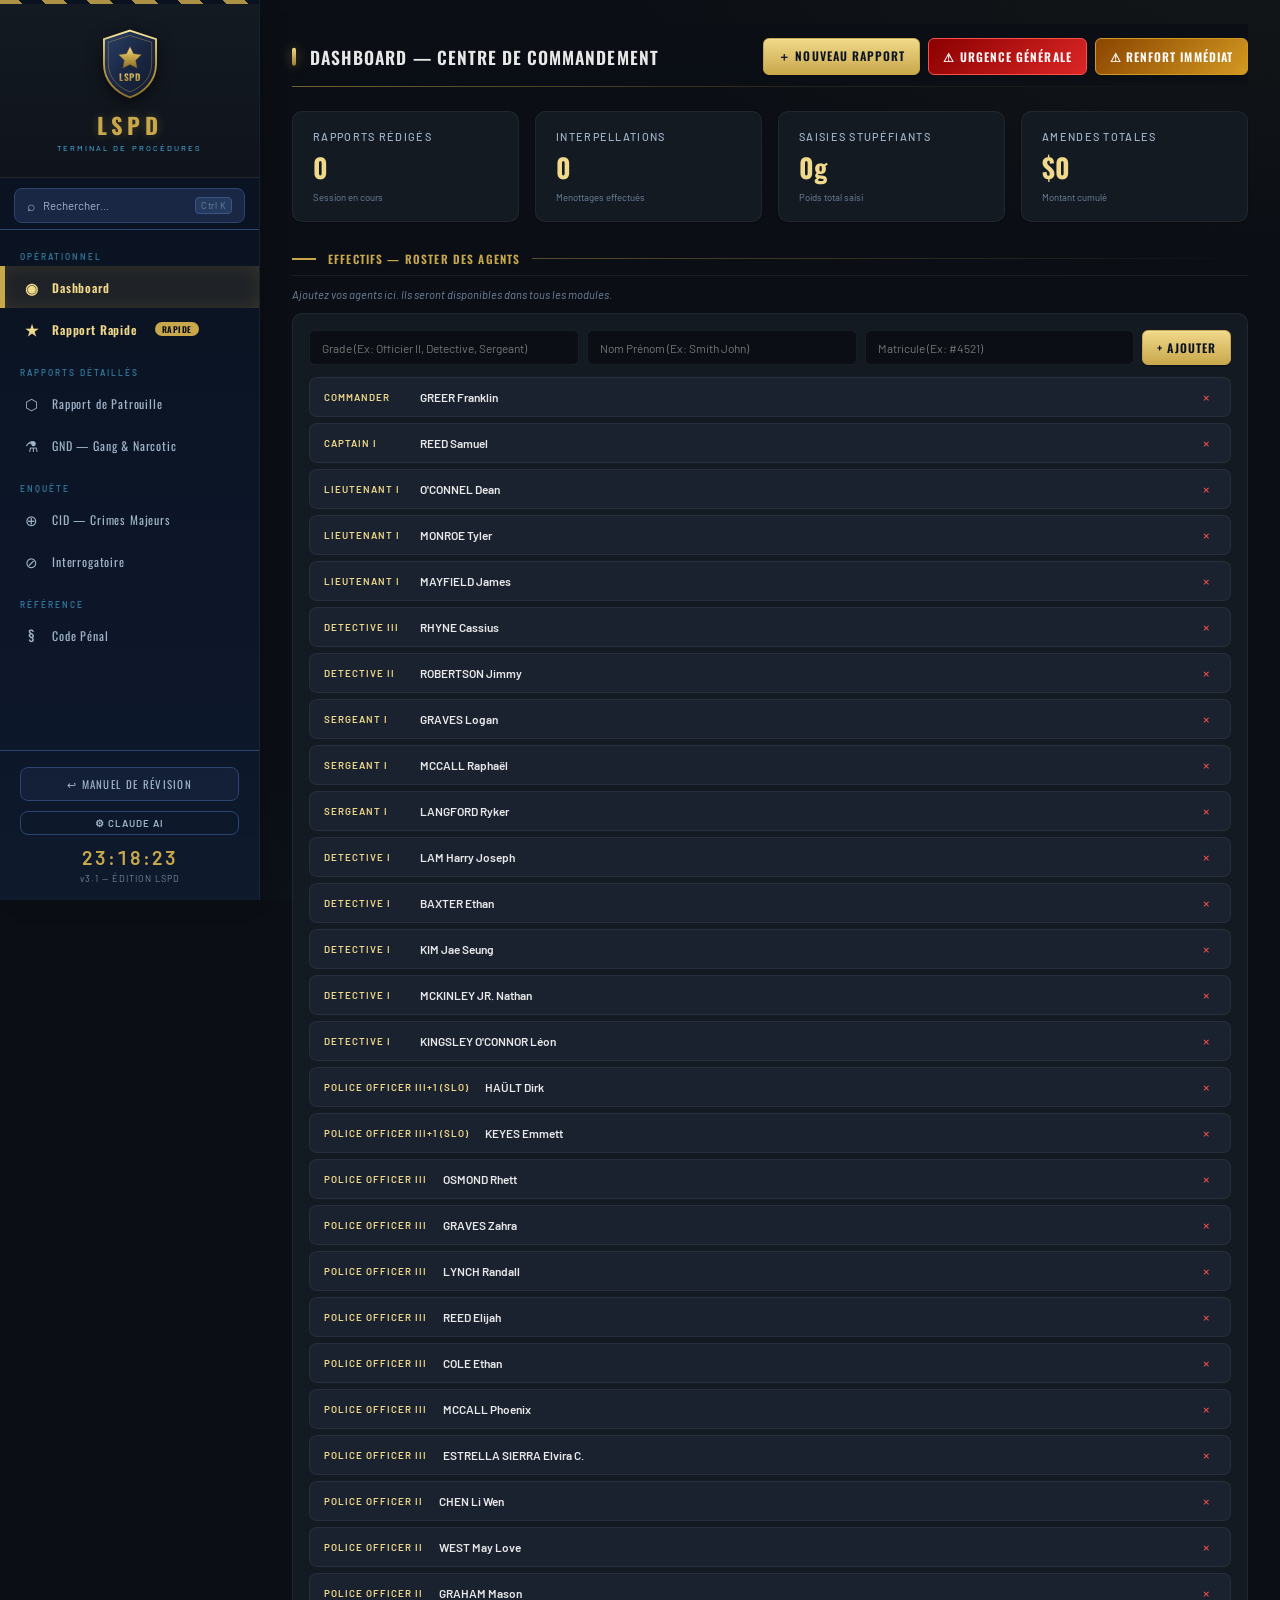
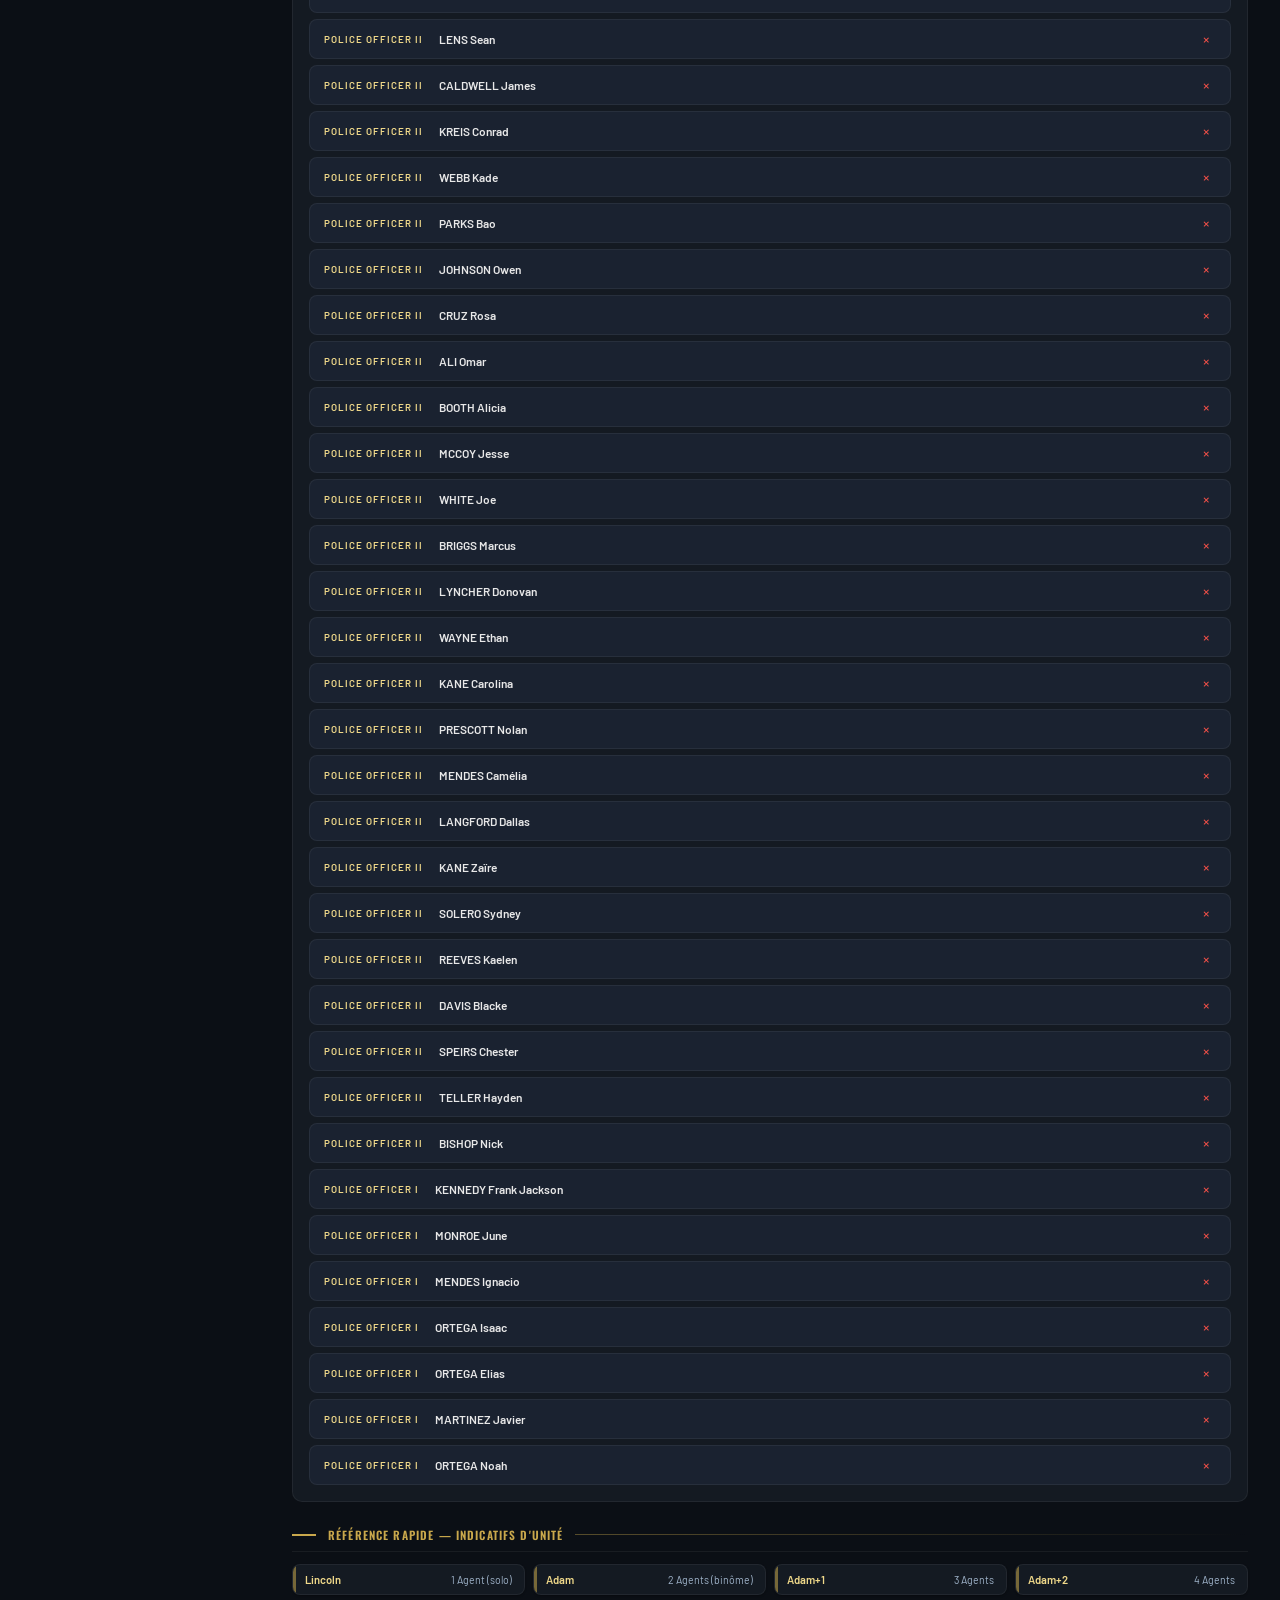
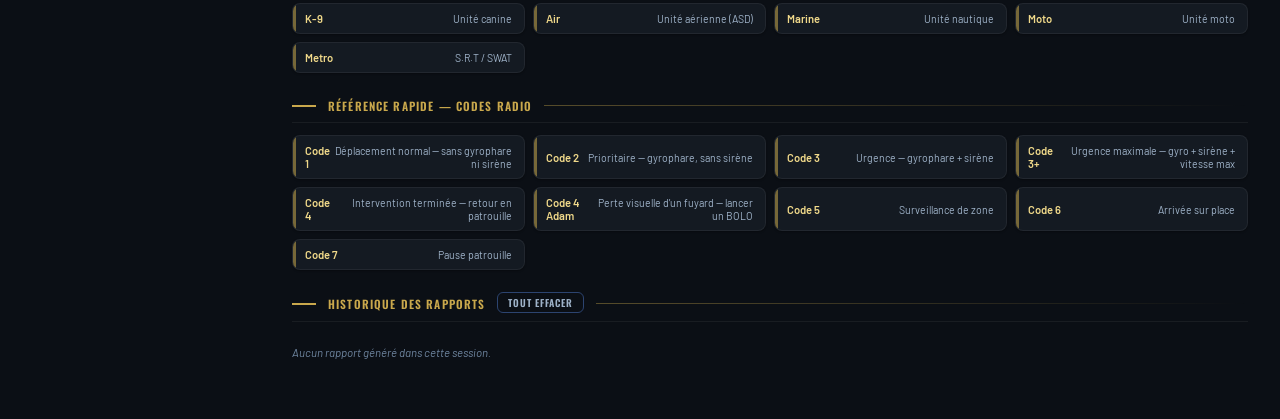
==== lspd-proccedure/index.html @ 08cb65c8 "Fix : intégration réelle du projet lspd-proccedure" ====
<!DOCTYPE html>
<html lang="fr">
<head>
    <meta charset="UTF-8">
    <meta name="viewport" content="width=device-width, initial-scale=1.0">
    <!-- Sécurité alignée sur le reste du site : tout est auto-hébergé (polices,
         Leaflet) sauf les tuiles de la carte GTA (img-src) et le Worker IA (connect-src). -->
    <meta http-equiv="Content-Security-Policy" content="default-src 'none'; base-uri 'self'; object-src 'none'; script-src 'self'; style-src 'self' 'unsafe-inline'; font-src 'self'; img-src 'self' https://soukapic.github.io data:; connect-src https://*.workers.dev; form-action 'none'">
    <meta name="referrer" content="no-referrer">
    <meta name="color-scheme" content="dark">
    <meta name="theme-color" content="#0d1117">
    <meta name="description" content="LSPD — Terminal de Procédures (GTA RP) : rédaction de rapports de patrouille, GND, CID, procès-verbaux d'interrogatoire et calculateur de peines, sans clavier.">
    <title>LSPD — Terminal de Procédures · Justice OS</title>
    <link rel="icon" type="image/png" sizes="32x32" href="../assets/favicon-32.png">
    <link rel="icon" type="image/png" sizes="256x256" href="../assets/favicon.png">
    <link rel="apple-touch-icon" href="../assets/apple-touch-icon.png">
    <link rel="preload" as="font" type="font/woff2" href="../assets/fonts/barlow-400-latin.woff2" crossorigin>
    <link rel="preload" as="font" type="font/woff2" href="../assets/fonts/oswald-600-latin.woff2" crossorigin>
    <link rel="stylesheet" href="../fonts.css">
    <link rel="stylesheet" href="vendor/leaflet/leaflet.css">
    <link rel="stylesheet" href="style.css">
</head>
<body>
    <!-- ═══════════════════════════════════════════════════════════════ -->
    <!-- SIDEBAR NAVIGATION                                            -->
    <!-- ═══════════════════════════════════════════════════════════════ -->
    <nav id="sidebar">
        <div class="sidebar-header">
            <svg class="sidebar-shield" viewBox="0 0 100 116" aria-label="LSPD shield">
                <defs>
                    <linearGradient id="shGold" x1="0" y1="0" x2="0" y2="1">
                        <stop offset="0" stop-color="#f4e29a"/><stop offset=".45" stop-color="#c9a84c"/><stop offset="1" stop-color="#8a6e28"/>
                    </linearGradient>
                    <linearGradient id="shFab" x1="0" y1="0" x2="1" y2="1">
                        <stop offset="0" stop-color="#2a4068"/><stop offset=".5" stop-color="#1a2744"/><stop offset="1" stop-color="#101a2c"/>
                    </linearGradient>
                </defs>
                <path d="M50 4 L92 18 V58 C92 86 72 104 50 112 C28 104 8 86 8 58 V18 Z"
                      fill="url(#shFab)" stroke="url(#shGold)" stroke-width="3"/>
                <path d="M50 12 L85 23 V57 C85 81 68 96 50 103 C32 96 15 81 15 57 V23 Z"
                      fill="none" stroke="rgba(201,168,76,.45)" stroke-width="1.4"/>
                <path d="M50 30 l5.6 11.4 12.6 1.8 -9.1 8.9 2.2 12.5 -11.3 -5.9 -11.3 5.9 2.2 -12.5 -9.1 -8.9 12.6 -1.8 Z"
                      fill="url(#shGold)" stroke="#7d6325" stroke-width=".7"/>
                <text x="50" y="86" text-anchor="middle" font-family="Oswald" font-weight="700" font-size="15" letter-spacing="1.5" fill="url(#shGold)">LSPD</text>
            </svg>
            <h1>LSPD</h1>
            <span class="subtitle">Terminal de Procédures</span>
        </div>
        <div class="sidebar-search-wrapper">
            <button class="sidebar-search-btn" id="btnOpenSearch" title="Recherche globale (Ctrl+K)">
                <span class="search-icon">⌕</span>
                <span class="search-placeholder">Rechercher…</span>
                <kbd class="search-kbd">Ctrl K</kbd>
            </button>
        </div>
        <div class="nav-links">
            <div class="nav-group">
                <div class="nav-group-label">Opérationnel</div>
                <ul>
                    <li><a href="#" class="nav-link active" data-module="dashboard"><span class="nav-icon">◉</span> Dashboard</a></li>
                    <li><a href="#" class="nav-link nav-link-primary" data-module="standard"><span class="nav-icon">★</span> Rapport Rapide<span class="nav-badge">RAPIDE</span></a></li>
                </ul>
            </div>
            <div class="nav-group">
                <div class="nav-group-label">Rapports détaillés</div>
                <ul>
                    <li><a href="#" class="nav-link" data-module="patrol"><span class="nav-icon">⬡</span> Rapport de Patrouille</a></li>
                    <li><a href="#" class="nav-link" data-module="narcotics"><span class="nav-icon">⚗</span> GND — Gang &amp; Narcotic</a></li>
                </ul>
            </div>
            <div class="nav-group">
                <div class="nav-group-label">Enquête</div>
                <ul>
                    <li><a href="#" class="nav-link" data-module="crimes"><span class="nav-icon">⊕</span> CID — Crimes Majeurs</a></li>
                    <li><a href="#" class="nav-link" data-module="interrogation"><span class="nav-icon">⊘</span> Interrogatoire</a></li>
                </ul>
            </div>
            <div class="nav-group">
                <div class="nav-group-label">Référence</div>
                <ul>
                    <li><a href="#" class="nav-link" data-module="penal"><span class="nav-icon">§</span> Code Pénal</a></li>
                </ul>
            </div>
        </div>
        <div class="sidebar-footer">
            <a class="back-to-manual" href="../lspd-revision.html" title="Retour au Manuel de Révision LSPD">↩ Manuel de Révision</a>
            <button class="btn-settings" id="btnOpenSettings" title="Paramètres Claude AI">⚙ Claude AI</button>
            <div class="clock" id="liveClock">00:00:00</div>
            <div class="version">v3.1 — ÉDITION LSPD</div>
        </div>
    </nav>

    <!-- ═══════════════════════════════════════════════════════════════ -->
    <!-- MAIN CONTENT AREA                                             -->
    <!-- ═══════════════════════════════════════════════════════════════ -->
    <main id="mainContent">

        <!-- ═══════════ MODULE: DASHBOARD ═══════════ -->
        <section id="mod-dashboard" class="module active">
            <div class="module-header">
                <h2>Dashboard — Centre de Commandement</h2>
                <div class="header-actions">
                    <button class="btn btn-gold" id="btnNewStandard" title="Créer un rapport rapide à blocs">＋ Nouveau rapport</button>
                    <button class="btn btn-emergency" id="btnCode99" title="Urgence générale — tous les agents répondent">⚠ URGENCE GÉNÉRALE</button>
                    <button class="btn btn-emergency btn-1035" id="btn1035" title="Renfort immédiat — agent en danger">⚠ RENFORT IMMÉDIAT</button>
                </div>
            </div>
            <div class="dashboard-grid">
                <div class="dash-card">
                    <div class="dash-card-header">Rapports Rédigés</div>
                    <div class="dash-card-value" id="statReports">0</div>
                    <div class="dash-card-sub">Session en cours</div>
                </div>
                <div class="dash-card">
                    <div class="dash-card-header">Interpellations</div>
                    <div class="dash-card-value" id="statArrests">0</div>
                    <div class="dash-card-sub">Menottages effectués</div>
                </div>
                <div class="dash-card">
                    <div class="dash-card-header">Saisies Stupéfiants</div>
                    <div class="dash-card-value" id="statDrugs">0g</div>
                    <div class="dash-card-sub">Poids total saisi</div>
                </div>
                <div class="dash-card">
                    <div class="dash-card-header">Amendes Totales</div>
                    <div class="dash-card-value" id="statFines">$0</div>
                    <div class="dash-card-sub">Montant cumulé</div>
                </div>
            </div>

            <!-- Agent Roster Manager -->
            <div class="dash-section">
                <h3>Effectifs — Roster des Agents</h3>
                <p class="roster-help">Ajoutez vos agents ici. Ils seront disponibles dans tous les modules.</p>
                <div class="roster-manager">
                    <div class="roster-add-form">
                        <input type="text" id="rosterNewGrade" placeholder="Grade (Ex: Officier II, Detective, Sergeant)" maxlength="50">
                        <input type="text" id="rosterNewName" placeholder="Nom Prénom (Ex: Smith John)" maxlength="100">
                        <input type="text" id="rosterNewMatricule" placeholder="Matricule (Ex: #4521)" maxlength="20">
                        <button class="btn btn-gold" id="btnAddAgent">+ Ajouter</button>
                    </div>
                    <div class="roster-list" id="rosterList"></div>
                </div>
            </div>

            <div class="dash-section">
                <h3>Référence Rapide — Indicatifs d'Unité</h3>
                <div class="ref-grid" id="unitRefGrid"></div>
            </div>
            <div class="dash-section">
                <h3>Référence Rapide — Codes Radio</h3>
                <div class="ref-grid" id="statusRefGrid"></div>
            </div>

            <!-- Emergency Modal -->
            <div class="modal-overlay" id="emergencyModal">
                <div class="modal emergency-modal">
                    <div class="emergency-flash" id="emergencyFlash">
                        <h2 id="emergencyTitle">⚠ CODE 99 ⚠</h2>
                        <p id="emergencyDesc">TOUS LES AGENTS RÉPONDENT — URGENCE MAXIMALE</p>
                        <div class="emergency-time" id="emergencyTime"></div>
                        <button class="btn btn-gold" id="btnCloseEmergency">ANNULER L'ALERTE</button>
                    </div>
                </div>
            </div>
        </section>

        <!-- ═══════════ MODULE: RAPPORT RAPIDE (mode standard à blocs) ═══════════ -->
        <section id="mod-standard" class="module">
            <div class="module-header">
                <h2>Rapport Rapide</h2>
                <div class="header-actions">
                    <button class="btn btn-outline" id="rfReset">Réinitialiser</button>
                </div>
            </div>
            <p class="rf-intro">Cochez les blocs de procédure correspondant à votre intervention, remplissez le strict minimum, et copiez le rapport. Pour un cas hors standard, utilisez le complément IA en bas de colonne.</p>

            <div class="rf-layout">
                <!-- Colonne saisie -->
                <div class="rf-col rf-col-input">
                    <div class="form-section">
                        <h3>Informations</h3>
                        <div class="form-grid">
                            <div class="form-group full-width">
                                <label>Agent(s) en service</label>
                                <div class="roster-selector" id="rfRoster"></div>
                            </div>
                            <div class="form-group">
                                <label>Date &amp; heure des faits</label>
                                <input type="datetime-local" id="rfDatetime">
                            </div>
                            <div class="form-group">
                                <label>Heure d'interpellation</label>
                                <input type="text" id="rfArrestTime" placeholder="Ex : 21h45">
                            </div>
                            <div class="form-group full-width">
                                <label>Lieu</label>
                                <input type="text" id="rfLocation" placeholder="Ex : Route 68, Sandy Shores">
                            </div>
                            <div class="form-group">
                                <label>Individu — Nom</label>
                                <input type="text" id="rfSuspectLast" placeholder="Ex : JOHNSON">
                            </div>
                            <div class="form-group">
                                <label>Individu — Prénom</label>
                                <input type="text" id="rfSuspectFirst" placeholder="Ex : Marcus">
                            </div>
                            <div class="form-group full-width">
                                <label>Procureur en charge</label>
                                <input type="text" id="rfProsecutor" placeholder="Ex : Me Harding">
                            </div>
                        </div>
                    </div>

                    <div class="form-section">
                        <h3>Blocs de procédure</h3>
                        <p class="roster-help">Cliquez pour activer un bloc. Les blocs cochés s'assemblent dans l'ordre chronologique dans l'aperçu.</p>
                        <div class="rf-blocks" id="rfBlocks"></div>
                    </div>

                    <div class="form-section">
                        <h3>Charges retenues <span class="fs-opt">(optionnel)</span></h3>
                        <p class="roster-help">Cochez les infractions : elles apparaissent en fin de rapport sous « Charges retenues ».</p>
                        <div class="penal-search-bar">
                            <span class="penal-search-icon">⌕</span>
                            <input type="text" id="standardPenalSearch" class="penal-search-input" placeholder="Filtrer les chefs d'inculpation…" autocomplete="off">
                            <span class="penal-search-count" id="standardPenalSearchCount"></span>
                            <button class="penal-search-clear" id="standardPenalSearchClear" title="Effacer">✕</button>
                        </div>
                        <div class="penal-calculator">
                            <div class="penal-category" id="standardPenalInfractions"></div>
                        </div>
                        <div class="penal-total-bar">
                            <div class="penal-total-item">
                                <span class="penal-total-label">AMENDE TOTALE</span>
                                <span class="penal-total-value" id="standardPenalFine">$0</span>
                            </div>
                            <div class="penal-total-item">
                                <span class="penal-total-label">CHEFS</span>
                                <span class="penal-total-value" id="standardPenalPrison">-</span>
                            </div>
                            <div class="penal-total-item">
                                <span class="penal-total-label">CHARGES</span>
                                <span class="penal-total-value" id="standardPenalCharges">0</span>
                            </div>
                        </div>
                    </div>

                    <div class="form-section fs-ai">
                        <h3>Complément IA — greffier <span class="fs-opt">(cas hors standard)</span></h3>
                        <p class="roster-help">Décrivez les faits particuliers en 3-4 lignes : l'IA rédige le paragraphe dans le même style et l'insère à la fin de l'aperçu (éditable avant copie).</p>
                        <textarea id="rfAiInput" rows="3" placeholder="Ex : le suspect a tenté de dissimuler un téléphone dans le conduit d'aération avant la fouille…"></textarea>
                        <button class="btn btn-gold" id="rfAiBtn">✦ Rédiger &amp; insérer</button>
                    </div>
                </div>

                <!-- Colonne aperçu -->
                <div class="rf-col rf-col-preview">
                    <div class="rf-preview-wrap">
                        <div class="rf-preview-head">
                            <span class="rf-preview-title">Aperçu du rapport</span>
                            <span class="rf-dirty-note" id="rfDirtyNote" hidden>✎ édité manuellement</span>
                            <div class="rf-preview-actions">
                                <button class="btn btn-outline btn-sm" id="rfRegen" title="Régénérer depuis les blocs (efface les éditions manuelles)">↻ Régénérer</button>
                                <button class="btn btn-gold btn-sm" id="rfCopy">⧉ Copier</button>
                            </div>
                        </div>
                        <textarea class="rf-preview" id="rf-preview" spellcheck="false" aria-label="Aperçu du rapport, éditable"></textarea>
                    </div>
                </div>
            </div>
        </section>

        <!-- ═══════════ MODULE: PATROL REPORT ═══════════ -->
        <section id="mod-patrol" class="module">
            <div class="module-header">
                <h2>Rapport de Patrouille</h2>
                <div class="header-actions">
                    <button class="btn btn-gold" id="btnPatrolExportMD">Exporter Markdown</button>
                    <button class="btn btn-outline" id="btnPatrolExportTXT">Exporter Texte</button>
                    <button class="btn btn-outline" id="btnPatrolReset">Réinitialiser</button>
                </div>
            </div>
            <aside class="patrol-stepper" id="patrolStepper" aria-label="Progression du rapport">
                <ol>
                    <li data-step="1"><span class="step-num">1</span><span class="step-label">Intervention</span></li>
                    <li data-step="2"><span class="step-num">2</span><span class="step-label">Personnes</span></li>
                    <li data-step="3"><span class="step-num">3</span><span class="step-label">Véhicule</span></li>
                    <li data-step="4"><span class="step-num">4</span><span class="step-label">Déroulement</span></li>
                    <li data-step="5"><span class="step-num">5</span><span class="step-label">Charges</span></li>
                    <li data-step="6"><span class="step-num">6</span><span class="step-label">Rapport</span></li>
                </ol>
            </aside>

            <!-- Step 1: Meta Info -->
            <div class="form-section" data-step="1">
                <h3>1 · Intervention</h3>
                <div class="form-grid">
                    <div class="form-group full-width">
                        <label>Agent(s) en Service</label>
                        <div class="roster-selector" id="patrolRoster"></div>
                        <div class="roster-notice" id="patrolRosterNotice"></div>
                    </div>
                    <div class="form-group">
                        <label>Indicatif d'Unité</label>
                        <div class="tag-selector" id="unitSelector"></div>
                    </div>
                    <div class="form-group">
                        <label>Code Statut</label>
                        <div class="tag-selector" id="statusSelector"></div>
                    </div>
                    <div class="form-group full-width">
                        <label>Nature de l'Intervention <span class="chain-hint">(cliquez dans l'ordre chronologique)</span></label>
                        <div class="tag-selector" id="tenCodeSelector"></div>
                        <div class="tencode-chain" id="tenCodeChain" style="display:none;">
                            <div class="chain-label">Déroulé chronologique :</div>
                            <div class="chain-steps" id="tenCodeChainSteps"></div>
                        </div>
                    </div>
                    <div class="form-group">
                        <label>Localisation</label>
                        <div class="location-row">
                            <input type="text" id="patrolLocation" placeholder="Ex: Route 68, Sandy Shores">
                            <button type="button" class="btn-map-pick" data-target="patrolLocation" title="Choisir sur la carte GTA V">🗺</button>
                        </div>
                    </div>
                    <div class="form-group">
                        <label>Date & Heure</label>
                        <input type="datetime-local" id="patrolDatetime">
                    </div>
                </div>
            </div>

            <!-- Step 1b: Suspect Identification -->
            <div class="form-section" data-step="2">
                <h3>2 · Personnes impliquées</h3>
                <div class="suspect-cards" id="patrolSuspectCards">
                    <div class="suspect-card" data-suspect="0">
                        <div class="suspect-card-header">
                            <span class="suspect-card-number">Suspect #1</span>
                            <button class="qa-remove suspect-remove" title="Supprimer" style="display:none;">&times;</button>
                        </div>
                        <div class="form-grid">
                            <div class="form-group full-width">
                                <label>Rôle</label>
                                <div class="tag-selector suspect-role">
                                    <button class="tag-btn active" data-tag="Suspect">Suspect</button>
                                    <button class="tag-btn" data-tag="Victime armée">Victime armée</button>
                                    <button class="tag-btn" data-tag="Victime non armée">Victime non armée</button>
                                    <button class="tag-btn" data-tag="Dommage collatéral">Dommage collatéral</button>
                                </div>
                            </div>
                            <div class="form-group full-width suspect-victim-status-wrap" style="display:none;">
                                <label>Statut / Lien avec l'incident</label>
                                <select class="suspect-victim-status">
                                    <option value="">-- Sélectionner --</option>
                                    <option value="Cible directe / Victime principale">Cible directe / Victime principale</option>
                                    <option value="Dommage collatéral : Passager du suspect">Dommage collatéral : Passager du suspect</option>
                                    <option value="Dommage collatéral : Piéton innocent">Dommage collatéral : Piéton innocent</option>
                                    <option value="Dommage collatéral : Occupant d'un autre véhicule">Dommage collatéral : Occupant d'un autre véhicule</option>
                                </select>
                            </div>
                            <div class="form-group">
                                <label>Nom</label>
                                <input type="text" class="suspect-lastname" placeholder="Ex: JOHNSON">
                            </div>
                            <div class="form-group">
                                <label>Prénom</label>
                                <input type="text" class="suspect-firstname" placeholder="Ex: Marcus">
                            </div>
                            <div class="form-group">
                                <label>Date de Naissance</label>
                                <input type="text" class="suspect-dob" placeholder="Ex: 15/03/1992">
                            </div>
                            <div class="form-group">
                                <label>Sexe</label>
                                <div class="tag-selector suspect-gender">
                                    <button class="tag-btn" data-tag="Masculin">Masculin</button>
                                    <button class="tag-btn" data-tag="Féminin">Féminin</button>
                                </div>
                            </div>
                            <div class="form-group">
                                <label>Téléphone</label>
                                <input type="text" class="suspect-phone" placeholder="Ex: 555-0147">
                            </div>
                            <div class="form-group full-width">
                                <label>Description Physique</label>
                                <div class="tag-selector suspect-description">
                                    <button class="tag-btn" data-tag="Caucasien">Caucasien</button>
                                    <button class="tag-btn" data-tag="Afro-américain">Afro-américain</button>
                                    <button class="tag-btn" data-tag="Hispanique">Hispanique</button>
                                    <button class="tag-btn" data-tag="Asiatique">Asiatique</button>
                                    <button class="tag-btn" data-tag="Corpulence mince">Mince</button>
                                    <button class="tag-btn" data-tag="Corpulence moyenne">Moyen</button>
                                    <button class="tag-btn" data-tag="Corpulence forte">Fort</button>
                                    <button class="tag-btn" data-tag="Tatouages visibles">Tatouages</button>
                                    <button class="tag-btn" data-tag="Cicatrices visibles">Cicatrices</button>
                                    <button class="tag-btn" data-tag="Portant un masque">Masqué</button>
                                    <button class="tag-btn" data-tag="Capuche / Hoodie">Capuche</button>
                                    <button class="tag-btn" data-tag="Vêtements sombres">Vêtements sombres</button>
                                    <button class="tag-btn" data-tag="Vêtements clairs">Vêtements clairs</button>
                                </div>
                            </div>
                        </div>
                    </div>
                </div>
                <div class="suspect-actions">
                    <button class="btn btn-gold" id="btnAddPatrolSuspect">+ Ajouter une personne</button>
                </div>
            </div>

            <!-- Step 1c: Vehicle -->
            <div class="form-section" data-step="3">
                <h3>3 · Véhicule(s) impliqué(s)</h3>
                <div class="form-grid">
                    <div class="form-group">
                        <label>Marque / Modèle</label>
                        <input type="text" id="patrolVehicleModel" placeholder="Ex: Bravado Buffalo STX">
                    </div>
                    <div class="form-group">
                        <label>Couleur</label>
                        <div class="tag-selector" id="patrolVehicleColor">
                            <button class="tag-btn" data-tag="Noir">Noir</button>
                            <button class="tag-btn" data-tag="Blanc">Blanc</button>
                            <button class="tag-btn" data-tag="Gris">Gris</button>
                            <button class="tag-btn" data-tag="Rouge">Rouge</button>
                            <button class="tag-btn" data-tag="Bleu">Bleu</button>
                            <button class="tag-btn" data-tag="Vert">Vert</button>
                            <button class="tag-btn" data-tag="Jaune">Jaune</button>
                            <button class="tag-btn" data-tag="Orange">Orange</button>
                        </div>
                    </div>
                    <div class="form-group">
                        <label>Plaque d'Immatriculation</label>
                        <input type="text" id="patrolVehiclePlate" placeholder="Ex: SA-1234-BC">
                    </div>
                    <div class="form-group">
                        <label>État du Véhicule</label>
                        <div class="tag-selector" id="patrolVehicleState">
                            <button class="tag-btn" data-tag="Bon état">Bon état</button>
                            <button class="tag-btn" data-tag="Endommagé">Endommagé</button>
                            <button class="tag-btn" data-tag="Accidenté">Accidenté</button>
                            <button class="tag-btn" data-tag="Calciné">Calciné</button>
                            <button class="tag-btn" data-tag="Abandonné">Abandonné</button>
                        </div>
                    </div>
                </div>
            </div>

            <!-- Step 2: Zero-Typing Narrative Builder -->
            <div class="form-section" data-step="4">
                <h3>4 · Déroulement de l'intervention</h3>
<!-- ═══════════ ENTRETIEN GUIDÉ (remplace les modules à tags) ═══════════ -->
            <div class="iv-wrap" id="ivWrap">
                <div class="iv-intro">Choisissez le type d'intervention — les questions s'adaptent au scénario.</div>
                <div class="iv-scenarios" id="ivScenarios" role="group" aria-label="Type d'intervention"></div>
                <div class="iv-body" id="ivBody" hidden>
                    <div class="iv-head">
                        <span class="iv-scen-label" id="ivScenLabel"></span>
                        <div class="iv-progress" aria-live="polite">
                            <div class="iv-bar"><i id="ivBar"></i></div>
                            <span class="iv-count" id="ivCount">0 / 0</span>
                        </div>
                        <button type="button" class="iv-change" id="ivChange">Changer de scénario</button>
                    </div>
                    <div class="iv-questions" id="ivQuestions"></div>
                    <div class="iv-preview" id="ivPreview" hidden>
                        <div class="iv-preview-label">Aperçu du récit</div>
                        <div class="iv-preview-text" id="ivPreviewText"></div>
                    </div>
                </div>
            </div>

                <div class="tag-builder">


                    <!-- ── GROUPE 3 : Réponse Policière ── -->
                    <div class="nb-group">
                        <div class="nb-group-title">Réponse Policière<span class="nb-group-count">0</span><span class="nb-group-chevron">⌃</span></div>
                        <div class="nb-group-body">
                    <div class="tag-category">
                        <h4>| Riposte &amp; Usage de la Force (Agents)</h4>
                        <div class="tag-group" data-category="force">
                            <button class="tag-btn" data-tag="Injonctions verbales effectuées">Injonctions verbales</button>
                            <button class="tag-btn" data-tag="Maîtrise physique / Plaquage au sol">Maîtrise physique / Plaquage</button>
                            <button class="tag-btn" data-tag="Déploiement de gaz OC par les agents">Déploiement Gaz OC</button>
                            <button class="tag-btn" data-tag="Déploiement du Taser par les agents">Déploiement Taser</button>
                            <button class="tag-btn" data-tag="Usage du bâton télescopique par les agents">Bâton télescopique</button>
                            <button class="tag-btn" data-tag="Déploiement de l'unité K-9">Déploiement K-9</button>
                            <button class="tag-btn" data-tag="Les agents ont riposté par arme à feu (tirs de riposte)">Riposte par arme à feu</button>
                            <button class="tag-btn" data-tag="Tir de neutralisation ciblé par les agents">Tir de neutralisation ciblé</button>
                            <button class="tag-btn" data-tag="Tir de sommation effectué par les agents">Tir de sommation</button>
                            <button class="tag-btn" data-tag="Déploiement d'arme lourde demandé" title="Déploiement d'arme lourde demandé">Déploiement arme lourde</button>
                            <button class="tag-btn" data-tag="Déploiement de beanbag demandé" title="Déploiement de beanbag (LTL) demandé">Déploiement beanbag</button>
                        </div>
                    </div>
                    <div class="tag-category">
                        <h4>| Dépistages &amp; Tests</h4>
                        <div class="tag-group" data-category="tests">
                            <button class="tag-btn" data-tag="Éthylotest positif">Éthylotest positif</button>
                            <button class="tag-btn" data-tag="Éthylotest négatif">Éthylotest négatif</button>
                            <button class="tag-btn" data-tag="Test salivaire positif">Test salivaire positif</button>
                            <button class="tag-btn" data-tag="Test GSR positif">Test GSR positif</button>
                            <button class="tag-btn" data-tag="Test GSR négatif">Test GSR négatif</button>
                        </div>
                    </div>
                    <div class="tag-category">
                        <h4>| Justification Fouille (Individu)</h4>
                        <div class="tag-group" data-category="search_person">
                            <button class="tag-btn" data-tag="Consentement accordé">Consentement accordé</button>
                            <button class="tag-btn" data-tag="Palpation de sécurité (Terry Frisk)">Palpation de sécurité (Terry Frisk)</button>
                            <button class="tag-btn" data-tag="Fouille incidente à l'arrestation">Fouille incidente à l'arrestation</button>
                        </div>
                    </div>
                    <div class="tag-category">
                        <h4>| Justification Fouille (Véhicule / Lieu)</h4>
                        <div class="tag-group" data-category="search_vehicle">
                            <button class="tag-btn" data-tag="Contrebande en vue directe">Contrebande en vue directe</button>
                            <button class="tag-btn" data-tag="Fouille d'inventaire (Fourrière)">Fouille d'inventaire (Fourrière)</button>
                            <button class="tag-btn" data-tag="Alerte positive K-9">Alerte positive K-9</button>
                            <button class="tag-btn" data-tag="Mandat de perquisition (Warrant)">Mandat de perquisition (Warrant)</button>
                        </div>
                    </div>
                        </div><!-- /nb-group-body Réponse -->
                    </div><!-- /nb-group Réponse -->

                    <!-- ── GROUPE 4 : Procédure Légale ── -->
                    <div class="nb-group">
                        <div class="nb-group-title">Procédure Légale<span class="nb-group-count">0</span><span class="nb-group-chevron">⌃</span></div>
                        <div class="nb-group-body">
                    <div class="tag-category">
                        <h4>| Procédure &amp; Droits Miranda</h4>
                        <div class="tag-group" data-category="miranda">
                            <button class="tag-btn" data-tag="Droits Miranda lus et compris">Droits Miranda lus et compris</button>
                            <button class="tag-btn" data-tag="Invoque le droit au silence">Invoque le droit au silence</button>
                            <button class="tag-btn" data-tag="Demande un avocat">Demande un avocat</button>
                            <button class="tag-btn" data-tag="Passe aux aveux spontanés">Passe aux aveux spontanés</button>
                        </div>
                    </div>
                    <div class="tag-category">
                        <h4>| Fin d'intervention &amp; Médical</h4>
                        <div class="tag-group" data-category="medical_end">
                            <button class="tag-btn" data-tag="Refus de soins médicaux">Refus de soins médicaux</button>
                            <button class="tag-btn" data-tag="Soins EMS sur place">Soins EMS sur place</button>
                            <button class="tag-btn" data-tag="Transport Centre Hospitalier">Transport Centre Hospitalier</button>
                            <button class="tag-btn" data-tag="Déclaré apte à l'incarcération">Déclaré apte à l'incarcération</button>
                            <button class="tag-btn" data-tag="Maintenu en observation">Maintenu en observation</button>
                            <button class="tag-btn" data-tag="Décès constaté">Décès constaté</button>
                        </div>
                    </div>
                        </div><!-- /nb-group-body Procédure -->
                    </div><!-- /nb-group Procédure -->
                </div>

                
            </div>

            <!-- Step 2B: Objets & Preuves Saisis -->
            <div class="form-section">
                <h3>Fouille &amp; saisies <span class="fs-opt">(optionnel)</span></h3>
                <div class="tag-selector" id="patrolEvidence">
                    <button class="tag-btn" data-tag="Arme à feu saisie">Arme à feu</button>
                    <button class="tag-btn" data-tag="Arme(s) blanche(s) saisie(s)">Arme blanche</button>
                    <button class="tag-btn" data-tag="Munitions saisies">Munitions</button>
                    <button class="tag-btn" data-tag="Plans du site / Bâtiment">Plans du site</button>
                    <button class="tag-btn" data-tag="Radio criminelle / Oreillette">Radio criminelle</button>
                    <button class="tag-btn" data-tag="Fausse plaque d'immatriculation">Fausse plaque</button>
                    <button class="tag-btn" data-tag="Balaclava / Tenue de cambriolage">Balaclava</button>
                    <button class="tag-btn" data-tag="Liens de contention">Liens de contention</button>
                    <button class="tag-btn" data-tag="Gilet pare-balles illégal">Gilet illégal</button>
                    <button class="tag-btn" data-tag="Téléphone crypté / Prepaid">Téléphone crypté</button>
                    <button class="tag-btn" data-tag="Faux documents / Pièces falsifiées">Faux documents</button>
                    <button class="tag-btn" data-tag="Matériel d'effraction">Matériel effraction</button>
                    <button class="tag-btn" data-tag="Argent liquide non déclaré">Cash non déclaré</button>
                    <button class="tag-btn" data-tag="Complicité avérée">Complicité</button>
                    <button class="tag-btn" data-tag="Téléphone à usage unique / Burner">Burner phone</button>
                    <button class="tag-btn" data-tag="Masque de ski / Cagoule">Masque / Cagoule</button>
                    <button class="tag-btn" data-tag="Clés de véhicule volé">Clés de véhicule</button>
                    <button class="tag-btn" data-tag="Outil de crochetage">Crochetage</button>
                </div>
                <div class="firearm-serial-row" id="patrolGsrRow">
                    <div class="firearm-details-block">
                        <div class="firearm-detail-row">
                            <label>Test de résidus de poudre (GSR)</label>
                            <div class="tag-selector" id="patrolGsrSelector">
                                <button class="tag-btn" data-tag="Positif">✔ Positif</button>
                                <button class="tag-btn" data-tag="Négatif">✘ Négatif</button>
                                <button class="tag-btn" data-tag="Non effectué">Non effectué</button>
                            </div>
                        </div>
                        <div class="firearm-detail-row">
                            <label>Commentaire GSR (optionnel)</label>
                            <input type="text" id="patrolGsrNotes" placeholder="Ex: Résidus détectés sur la main droite du suspect">
                        </div>
                    </div>
                </div>
                <div class="firearm-serial-row" id="patrolFirearmSerialRow">
                    <div class="firearm-details-block">
                        <div class="firearm-detail-row">
                            <label>Modèle(s) d'arme(s) à feu saisie(s)</label>
                            <input type="text" id="patrolFirearmModelCustom" placeholder="Ex: Carbine Rifle, Heavy Sniper">
                        </div>
                        <div class="firearm-detail-row">
                            <label>N° de série (laisser vide si inconnu)</label>
                            <input type="text" id="patrolFirearmSerial" placeholder="Ex: AF-448821, BC-119034">
                        </div>
                    </div>
                </div>
                <div class="ammo-type-row" id="patrolAmmoRow">
                    <label>Type(s) de munitions saisies</label>
                    <div class="tag-selector" id="patrolAmmoTypes">
                        <button class="tag-btn" data-tag="9mm">9mm</button>
                        <button class="tag-btn" data-tag=".45 ACP">.45 ACP</button>
                        <button class="tag-btn" data-tag=".357 Magnum">.357 Magnum</button>
                        <button class="tag-btn" data-tag=".44 Magnum">.44 Magnum</button>
                        <button class="tag-btn" data-tag=".50 AE">.50 AE</button>
                        <button class="tag-btn" data-tag="5.56mm / .223">5.56mm / .223</button>
                        <button class="tag-btn" data-tag="7.62mm">7.62mm</button>
                        <button class="tag-btn" data-tag=".308 / 7.62mm NATO">.308 / 7.62 NATO</button>
                        <button class="tag-btn" data-tag=".50 BMG / 12.7mm">.50 BMG</button>
                        <button class="tag-btn" data-tag="12 Gauge (Chevrotine)">12G Chevrotine</button>
                        <button class="tag-btn" data-tag="12 Gauge (Slug)">12G Slug</button>
                        <button class="tag-btn" data-tag="HollowPoint (HP)">Hollow Point</button>
                        <button class="tag-btn" data-tag="FMJ (Blindées)">FMJ Blindées</button>
                        <button class="tag-btn" data-tag="Tracantes">Tracantes</button>
                        <button class="tag-btn" data-tag="Perforantes">Perforantes</button>
                        <button class="tag-btn" data-tag="Explosives">Explosives</button>
                        <button class="tag-btn" data-tag="Grenades à fragmentation">Grenades</button>
                        <button class="tag-btn" data-tag="Molotov">Molotov</button>
                        <button class="tag-btn" data-tag="Bombes collantes">Bombes collantes</button>
                        <button class="tag-btn" data-tag="Ogives RPG">Ogives RPG</button>
                        <button class="tag-btn" data-tag="Explosifs artisanaux">Explosifs artisanaux</button>
                    </div>
                </div>
            </div>
            <!-- Charges & Amendes -->
            <div class="form-section" data-step="5">
                <h3>5 · Charges &amp; amendes</h3>
                <p class="roster-help">Cochez les infractions à inclure dans le rapport.</p>
                <div class="penal-search-bar">
                    <span class="penal-search-icon">⌕</span>
                    <input type="text" id="patrolPenalSearch" class="penal-search-input" placeholder="Filtrer les chefs d'inculpation…" autocomplete="off">
                    <span class="penal-search-count" id="patrolPenalSearchCount"></span>
                    <button class="penal-search-clear" id="patrolPenalSearchClear" title="Effacer">✕</button>
                </div>
                <div class="penal-calculator">
                    <div class="penal-category" id="patrolPenalInfractions"></div>
                </div>
                <div class="penal-total-bar">
                    <div class="penal-total-item">
                        <span class="penal-total-label">AMENDE TOTALE</span>
                        <span class="penal-total-value" id="patrolPenalFine">$0</span>
                    </div>
                    <div class="penal-total-item">
                        <span class="penal-total-label">PRISON TOTALE</span>
                        <span class="penal-total-value" id="patrolPenalPrison">0 mois</span>
                    </div>
                    <div class="penal-total-item">
                        <span class="penal-total-label">CHARGES</span>
                        <span class="penal-total-value" id="patrolPenalCharges">0</span>
                    </div>
                </div>
            </div>

            <!-- Notes additionnelles -->
            <div class="form-section">
                <h3>Notes additionnelles <span class="fs-opt">(optionnel)</span></h3>
                <textarea id="patrolNotes" rows="3" placeholder="Informations complémentaires si nécessaire..."></textarea>
            </div>

            <!-- Generated Report -->
            <div class="form-section" data-step="6">
                <h3>6 · Rapport généré</h3>
                <div class="generate-row">
                    <button class="btn btn-gold btn-lg" id="btnGeneratePatrol">★ GÉNÉRER LE RAPPORT</button>
                    <label class="ai-mode-label" title="Améliorer automatiquement avec Claude AI après génération">
                        <input type="checkbox" class="ai-mode-check" id="patrolAiMode">
                        <span class="ai-mode-indicator">✦ Avec IA auto</span>
                    </label>
                </div>
                <div class="report-output" id="patrolReportOutput">
                    <p class="placeholder-text">Le rapport apparaîtra ici après génération.</p>
                </div>
            </div>
        </section>

        <!-- ═══════════ MODULE: GND NARCOTICS ═══════════ -->
        <section id="mod-narcotics" class="module">
            <div class="module-header">
                <h2>GND — Gang &amp; Narcotic Division</h2>
                <div class="header-actions">
                    <button class="btn btn-gold" id="btnNarcExportMD">Exporter Markdown</button>
                    <button class="btn btn-outline" id="btnNarcExportTXT">Exporter Texte</button>
                    <button class="btn btn-outline" id="btnNarcReset">Réinitialiser</button>
                </div>
            </div>

            <!-- Section 1: Infos Agent & Opération -->
            <div class="form-section">
                <h3>1. Informations de l'Opération</h3>
                <div class="form-grid">
                    <div class="form-group full-width">
                        <label>Agent(s) GND</label>
                        <div class="roster-selector" id="narcRoster"></div>
                        <div class="roster-notice" id="narcRosterNotice"></div>
                    </div>
                    <div class="form-group">
                        <label>Indicatif</label>
                        <div class="tag-selector" id="narcUnitSelector"></div>
                    </div>
                    <div class="form-group">
                        <label>Type d'Opération</label>
                        <div class="tag-selector" id="narcOperationType"></div>
                    </div>
                    <div class="form-group">
                        <label>Localisation de l'Opération</label>
                        <div class="location-row">
                            <input type="text" id="narcLocation" placeholder="Ex: Forum Drive / Grove Street, Davis">
                            <button type="button" class="btn-map-pick" data-target="narcLocation" title="Choisir sur la carte GTA V">🗺</button>
                        </div>
                    </div>
                    <div class="form-group">
                        <label>Date &amp; Heure</label>
                        <input type="datetime-local" id="narcDatetime">
                    </div>
                    <div class="form-group">
                        <label>Numéro de Dossier GND</label>
                        <input type="text" id="narcCaseNumber" placeholder="Ex: GND-2026-0127">
                    </div>
                </div>
            </div>

            <!-- Section 2: Renseignement / Intelligence -->
            <div class="form-section">
                <h3>2. Renseignement &amp; Intelligence</h3>
                <div class="form-grid">
                    <div class="form-group full-width">
                        <label>Source du Renseignement</label>
                        <div class="tag-selector" id="narcIntelSources"></div>
                    </div>
                    <div class="form-group full-width">
                        <label>Détail du renseignement (optionnel)</label>
                        <textarea id="narcIntelDetail" rows="2" placeholder="Ex: Informateur CI-4412 signale un point de deal actif au croisement de Forum Drive et Strawberry Ave, opérationnel entre 20h et 02h..."></textarea>
                    </div>
                </div>
            </div>

            <!-- Section 3: Phase de Surveillance / Planque -->
            <div class="form-section">
                <h3>3. Phase de Surveillance / Planque (Code 5)</h3>
                <div class="form-grid">
                    <div class="form-group">
                        <label>Durée de la Planque</label>
                        <div class="tag-selector" id="narcSurveillanceDuration"></div>
                    </div>
                    <div class="form-group">
                        <label>Moyens de Surveillance</label>
                        <div class="tag-selector" id="narcSurveillanceMeans"></div>
                    </div>
                    <div class="form-group">
                        <label>Position de Planque</label>
                        <input type="text" id="narcStakeoutPosition" placeholder="Ex: Parking en face, côté nord de la rue">
                    </div>
                    <div class="form-group full-width">
                        <label>Observations Terrain</label>
                        <div class="tag-selector" id="narcObservations"></div>
                    </div>
                    <div class="form-group full-width">
                        <label>Notes de surveillance (optionnel)</label>
                        <textarea id="narcSurveillanceNotes" rows="2" placeholder="Ex: 21h14 — Individu en hoodie noir effectue un échange main à main avec le conducteur d'un Bravado Buffalo noir..."></textarea>
                    </div>
                </div>
            </div>

            <!-- Section 4: Phase d'Intervention -->
            <div class="form-section">
                <h3>4. Phase d'Intervention</h3>
                <div class="form-grid">
                    <div class="form-group">
                        <label>Déclencheur de l'Intervention</label>
                        <div class="tag-selector" id="narcInterventionTriggers"></div>
                    </div>
                    <div class="form-group">
                        <label>Méthode d'Approche</label>
                        <div class="tag-selector" id="narcApproachMethods"></div>
                    </div>
                    <div class="form-group full-width">
                        <label>Résultat de l'Opération</label>
                        <div class="tag-selector" id="narcOperationResults"></div>
                    </div>
                </div>
            </div>

            <!-- Section 4B: Rôles dans l'Organisation -->
            <div class="form-section">
                <h3>4B. Rôles Suspectés dans l'Organisation</h3>
                <div class="tag-selector" id="narcRoles">
                    <button class="tag-btn" data-tag="Mule / Transporteur">Mule</button>
                    <button class="tag-btn" data-tag="Guetteur / Sentinelle">Guetteur</button>
                    <button class="tag-btn" data-tag="Revendeur direct">Revendeur</button>
                    <button class="tag-btn" data-tag="Caissier / Comptable">Caissier</button>
                    <button class="tag-btn" data-tag="Boss / Organisateur">Boss</button>
                    <button class="tag-btn" data-tag="Contact / Intermédiaire">Contact</button>
                    <button class="tag-btn" data-tag="Recruteur">Recruteur</button>
                    <button class="tag-btn" data-tag="Cuisinier / Producteur">Cuisinier</button>
                    <button class="tag-btn" data-tag="Blanchisseur">Blanchisseur</button>
                </div>
            </div>

            <!-- Section 5: Identification du Suspect -->
            <div class="form-section">
                <h3>5. Identification du/des Suspect(s)</h3>
                <div class="suspect-cards" id="narcSuspectCards">
                    <div class="suspect-card" data-suspect="0">
                        <div class="suspect-card-header">
                            <span class="suspect-card-number">Suspect #1</span>
                            <button class="qa-remove suspect-remove" title="Supprimer" style="display:none;">&times;</button>
                        </div>
                        <div class="form-grid">
                            <div class="form-group full-width"><label>Rôle</label><div class="tag-selector suspect-role"><button class="tag-btn active" data-tag="Suspect">Suspect</button><button class="tag-btn" data-tag="Victime armée">Victime armée</button><button class="tag-btn" data-tag="Victime non armée">Victime non armée</button><button class="tag-btn" data-tag="Dommage collatéral">Dommage collatéral</button></div></div>
                            <div class="form-group"><label>Nom</label><input type="text" class="suspect-lastname" placeholder="Nom"></div>
                            <div class="form-group"><label>Prénom</label><input type="text" class="suspect-firstname" placeholder="Prénom"></div>
                            <div class="form-group"><label>Date de Naissance</label><input type="text" class="suspect-dob" placeholder="JJ/MM/AAAA"></div>
                            <div class="form-group"><label>Téléphone</label><input type="text" class="suspect-phone" placeholder="555-XXXX"></div>
                            <div class="form-group"><label>Sexe</label><div class="tag-selector suspect-gender"><button class="tag-btn" data-tag="Masculin">Masculin</button><button class="tag-btn" data-tag="Féminin">Féminin</button></div></div>
                        </div>
                    </div>
                </div>
                <div class="suspect-actions">
                    <button class="btn btn-gold" id="btnAddNarcSuspect">+ Ajouter une personne</button>
                </div>
            </div>

            <!-- Section 6: Détails de la Saisie -->
            <div class="form-section">
                <h3>6. Détails de la Saisie</h3>
                <div class="form-grid">
                    <div class="form-group">
                        <label>Type de Drogue</label>
                        <div class="tag-selector" id="drugTypeSelector">
                            <button class="tag-btn" data-tag="Cocaïne">Cocaïne</button>
                            <button class="tag-btn" data-tag="Méthamphétamine">Méthamphétamine</button>
                            <button class="tag-btn" data-tag="Héroïne">Héroïne</button>
                            <button class="tag-btn" data-tag="Cannabis">Cannabis</button>
                            <button class="tag-btn" data-tag="MDMA / Ecstasy">MDMA / Ecstasy</button>
                            <button class="tag-btn" data-tag="LSD">LSD</button>
                            <button class="tag-btn" data-tag="Crack">Crack</button>
                            <button class="tag-btn" data-tag="Fentanyl">Fentanyl</button>
                            <button class="tag-btn" data-tag="Opioïdes (Prescription)">Opioïdes (Prescription)</button>
                        </div>
                    </div>
                    <div class="form-group">
                        <label>Poids Saisi (grammes)</label>
                        <input type="number" id="narcWeight" placeholder="Ex: 250" min="0">
                    </div>
                    <div class="form-group">
                        <label>Argent Liquide Saisi ($)</label>
                        <input type="number" id="narcMoney" placeholder="Ex: 15000" min="0">
                    </div>
                    <div class="form-group">
                        <label>Conditionnement</label>
                        <div class="tag-selector" id="narcPackaging">
                            <button class="tag-btn" data-tag="Sachets individuels">Sachets individuels</button>
                            <button class="tag-btn" data-tag="Briques sous vide">Briques sous vide</button>
                            <button class="tag-btn" data-tag="Flacons / Fioles">Flacons / Fioles</button>
                            <button class="tag-btn" data-tag="Vrac non conditionné">Vrac non conditionné</button>
                            <button class="tag-btn" data-tag="Comprimés / Gélules">Comprimés / Gélules</button>
                            <button class="tag-btn" data-tag="Dissimulé dans véhicule">Dissimulé dans véhicule</button>
                        </div>
                    </div>
                    <div class="form-group">
                        <label>Affiliation Gang Suspectée</label>
                        <div class="tag-selector" id="narcGang">
                            <button class="tag-btn" data-tag="Ballas">Ballas</button>
                            <button class="tag-btn" data-tag="Families">Families</button>
                            <button class="tag-btn" data-tag="Vagos">Vagos</button>
                            <button class="tag-btn" data-tag="Marabunta Grande">Marabunta Grande</button>
                            <button class="tag-btn" data-tag="Lost MC">Lost MC</button>
                            <button class="tag-btn" data-tag="Cartel">Cartel</button>
                            <button class="tag-btn" data-tag="Organisation indépendante">Organisation indépendante</button>
                            <button class="tag-btn" data-tag="Aucune affiliation identifiée">Aucune affiliation identifiée</button>
                        </div>
                    </div>
                    <div class="form-group">
                        <label>Armes Saisies</label>
                        <div class="tag-selector" id="narcWeapons">
                            <button class="tag-btn" data-tag="Pistolet">Pistolet</button>
                            <button class="tag-btn" data-tag="Pistolet automatique">Pistolet automatique</button>
                            <button class="tag-btn" data-tag="Fusil à pompe">Fusil à pompe</button>
                            <button class="tag-btn" data-tag="Fusil d'assaut">Fusil d'assaut</button>
                            <button class="tag-btn" data-tag="SMG">SMG</button>
                            <button class="tag-btn" data-tag="Arme blanche">Arme blanche</button>
                            <button class="tag-btn" data-tag="Aucune arme saisie">Aucune arme saisie</button>
                        </div>
                    </div>
                </div>
            </div>

            <!-- Section 7: Charges & Amendes -->
            <div class="form-section">
                <h3>7. Charges &amp; Amendes</h3>
                <p class="roster-help">Cochez les infractions à inclure dans le rapport.</p>
                <div class="penal-search-bar">
                    <span class="penal-search-icon">⌕</span>
                    <input type="text" id="narcPenalSearch" class="penal-search-input" placeholder="Filtrer les chefs d'inculpation…" autocomplete="off">
                    <span class="penal-search-count" id="narcPenalSearchCount"></span>
                    <button class="penal-search-clear" id="narcPenalSearchClear" title="Effacer">✕</button>
                </div>
                <div class="penal-calculator">
                    <div class="penal-category" id="narcPenalInfractions"></div>
                </div>
                <div class="penal-total-bar">
                    <div class="penal-total-item">
                        <span class="penal-total-label">AMENDE TOTALE</span>
                        <span class="penal-total-value" id="narcPenalFine">$0</span>
                    </div>
                    <div class="penal-total-item">
                        <span class="penal-total-label">PRISON TOTALE</span>
                        <span class="penal-total-value" id="narcPenalPrison">0 mois</span>
                    </div>
                    <div class="penal-total-item">
                        <span class="penal-total-label">CHARGES</span>
                        <span class="penal-total-value" id="narcPenalCharges">0</span>
                    </div>
                </div>
            </div>

            <!-- Section 8: Notes & Rapport -->
            <div class="form-section">
                <h3>8. Notes Additionnelles (optionnel)</h3>
                <textarea id="narcNotes" rows="3" placeholder="Informations complémentaires, contexte de l'opération, observations supplémentaires..."></textarea>
            </div>

            <div class="form-section">
                <h3>9. Rapport GND Généré</h3>
                <div class="generate-row">
                    <button class="btn btn-gold btn-lg" id="btnGenerateNarc">★ GÉNÉRER LE RAPPORT GND</button>
                    <label class="ai-mode-label" title="Améliorer automatiquement avec Claude AI après génération">
                        <input type="checkbox" class="ai-mode-check" id="narcAiMode">
                        <span class="ai-mode-indicator">✦ Avec IA auto</span>
                    </label>
                </div>
                <div class="report-output" id="narcReportOutput">
                    <p class="placeholder-text">Le rapport apparaîtra ici après génération.</p>
                </div>
            </div>
        </section>

        <!-- ═══════════ MODULE: CID MAJOR CRIMES ═══════════ -->
        <section id="mod-crimes" class="module">
            <div class="module-header">
                <h2>CID — Division des Crimes Majeurs</h2>
                <div class="header-actions">
                    <button class="btn btn-gold" id="btnCIDExportMD">Exporter Markdown</button>
                    <button class="btn btn-outline" id="btnCIDExportTXT">Exporter Texte</button>
                    <button class="btn btn-outline" id="btnCIDReset">Réinitialiser</button>
                </div>
            </div>

            <div class="form-section">
                <h3>Informations de la Scène</h3>
                <div class="form-grid">
                    <div class="form-group full-width">
                        <label>Enquêteur(s)</label>
                        <div class="roster-selector" id="cidRoster"></div>
                    </div>
                    <div class="form-group">
                        <label>Numéro de Dossier</label>
                        <input type="text" id="cidCaseNumber" placeholder="Ex: CID-2026-0042">
                    </div>
                    <div class="form-group">
                        <label>Localisation de la Scène</label>
                        <div class="location-row">
                            <input type="text" id="cidLocation" placeholder="Ex: Parking du Vanilla Unicorn">
                            <button type="button" class="btn-map-pick" data-target="cidLocation" title="Choisir sur la carte GTA V">🗺</button>
                        </div>
                    </div>
                    <div class="form-group">
                        <label>Date & Heure</label>
                        <input type="datetime-local" id="cidDatetime">
                    </div>
                    <div class="form-group">
                        <label>Type de Crime</label>
                        <div class="tag-selector" id="cidCrimeType">
                            <button class="tag-btn" data-tag="Homicide">Homicide</button>
                            <button class="tag-btn" data-tag="Tentative d'homicide">Tentative d'homicide</button>
                            <button class="tag-btn" data-tag="Fusillade">Fusillade</button>
                            <button class="tag-btn" data-tag="Braquage à main armée">Braquage à main armée</button>
                            <button class="tag-btn" data-tag="Enlèvement / Séquestration">Enlèvement / Séquestration</button>
                            <button class="tag-btn" data-tag="Incendie criminel">Incendie criminel</button>
                            <button class="tag-btn" data-tag="Crime organisé">Crime organisé</button>
                        </div>
                    </div>
                </div>
            </div>

            <div class="form-section">
                <h3>Preuves & Indices</h3>
                <div class="form-grid">
                    <div class="form-group">
                        <label>Balistique</label>
                        <div class="tag-selector" id="cidBallistics">
                            <button class="tag-btn" data-tag="Douilles 9mm retrouvées">Douilles 9mm</button>
                            <button class="tag-btn" data-tag="Douilles .45 ACP retrouvées">Douilles .45 ACP</button>
                            <button class="tag-btn" data-tag="Douilles 5.56 retrouvées">Douilles 5.56</button>
                            <button class="tag-btn" data-tag="Douilles 7.62 retrouvées">Douilles 7.62</button>
                            <button class="tag-btn" data-tag="Douilles calibre 12 retrouvées">Calibre 12</button>
                            <button class="tag-btn" data-tag="Impacts de balles sur mur">Impacts muraux</button>
                            <button class="tag-btn" data-tag="Impacts de balles sur véhicule">Impacts véhicule</button>
                            <button class="tag-btn" data-tag="Arme retrouvée sur les lieux">Arme trouvée</button>
                        </div>
                    </div>
                    <div class="form-group">
                        <label>Nombre de Douilles Récupérées</label>
                        <input type="number" id="cidShellCount" placeholder="Ex: 14" min="0">
                    </div>
                    <div class="form-group">
                        <label>Empreintes</label>
                        <div class="tag-selector" id="cidFingerprints">
                            <button class="tag-btn" data-tag="Empreintes relevées sur arme">Sur arme</button>
                            <button class="tag-btn" data-tag="Empreintes relevées sur véhicule">Sur véhicule</button>
                            <button class="tag-btn" data-tag="Empreintes relevées sur porte/fenêtre">Porte / Fenêtre</button>
                            <button class="tag-btn" data-tag="Empreintes partielles exploitables">Partielles exploitables</button>
                            <button class="tag-btn" data-tag="Aucune empreinte exploitable">Aucune exploitable</button>
                        </div>
                    </div>
                    <div class="form-group">
                        <label>Blessés / Victimes</label>
                        <div class="tag-selector" id="cidVictims">
                            <button class="tag-btn" data-tag="1 blessé léger">1 blessé léger</button>
                            <button class="tag-btn" data-tag="1 blessé grave">1 blessé grave</button>
                            <button class="tag-btn" data-tag="Plusieurs blessés">Plusieurs blessés</button>
                            <button class="tag-btn" data-tag="1 victime décédée">1 décédé</button>
                            <button class="tag-btn" data-tag="Plusieurs victimes décédées">Plusieurs décédés</button>
                            <button class="tag-btn" data-tag="Aucun blessé">Aucun blessé</button>
                        </div>
                    </div>
                </div>
            </div>

            <div class="form-section">
                <h3>Suspects Identifiés</h3>
                <div class="suspect-cards" id="cidSuspectCards">
                    <div class="suspect-card" data-suspect="0">
                        <div class="suspect-card-header">
                            <span class="suspect-card-number">Suspect #1</span>
                            <button class="qa-remove suspect-remove" title="Supprimer" style="display:none;">&times;</button>
                        </div>
                        <div class="form-grid">
                            <div class="form-group full-width"><label>Rôle</label><div class="tag-selector suspect-role"><button class="tag-btn active" data-tag="Suspect">Suspect</button><button class="tag-btn" data-tag="Victime armée">Victime armée</button><button class="tag-btn" data-tag="Victime non armée">Victime non armée</button><button class="tag-btn" data-tag="Dommage collatéral">Dommage collatéral</button></div></div>
                            <div class="form-group"><label>Nom</label><input type="text" class="suspect-lastname" placeholder="Nom"></div>
                            <div class="form-group"><label>Prénom</label><input type="text" class="suspect-firstname" placeholder="Prénom"></div>
                            <div class="form-group"><label>Date de Naissance</label><input type="text" class="suspect-dob" placeholder="JJ/MM/AAAA"></div>
                            <div class="form-group"><label>Téléphone</label><input type="text" class="suspect-phone" placeholder="555-XXXX"></div>
                            <div class="form-group"><label>Sexe</label><div class="tag-selector suspect-gender"><button class="tag-btn" data-tag="Masculin">Masculin</button><button class="tag-btn" data-tag="Féminin">Féminin</button></div></div>
                        </div>
                    </div>
                </div>
                <div class="suspect-actions">
                    <button class="btn btn-gold" id="btnAddCidSuspect">+ Ajouter une personne</button>
                </div>
            </div>

            <div class="form-section">
                <h3>Mandats</h3>
                <div class="form-grid">
                    <div class="form-group">
                        <label>Type de Mandat</label>
                        <div class="tag-selector" id="cidWarrant">
                            <button class="tag-btn" data-tag="Mandat de perquisition">Perquisition</button>
                            <button class="tag-btn" data-tag="Mandat d'arrêt">Arrêt</button>
                            <button class="tag-btn" data-tag="Mandat de saisie">Saisie</button>
                            <button class="tag-btn" data-tag="Mandat de surveillance">Surveillance</button>
                            <button class="tag-btn" data-tag="Aucun mandat nécessaire">Aucun nécessaire</button>
                        </div>
                    </div>
                    <div class="form-group">
                        <label>Juge Signataire</label>
                        <input type="text" id="cidJudge" placeholder="Ex: Juge Williams">
                    </div>
                    <div class="form-group">
                        <label>Cible du Mandat</label>
                        <input type="text" id="cidWarrantTarget" placeholder="Ex: 1542 Strawberry Ave, Apt 3B">
                    </div>
                </div>
            </div>

            <div class="form-section">
                <h3>Rapport CID Généré</h3>
                <div class="generate-row">
                    <button class="btn btn-gold btn-lg" id="btnGenerateCID">★ GÉNÉRER LE RAPPORT CID</button>
                    <label class="ai-mode-label" title="Améliorer automatiquement avec Claude AI après génération">
                        <input type="checkbox" class="ai-mode-check" id="cidAiMode">
                        <span class="ai-mode-indicator">✦ Avec IA auto</span>
                    </label>
                </div>
                <div class="report-output" id="cidReportOutput">
                    <p class="placeholder-text">Le rapport apparaîtra ici après génération.</p>
                </div>
            </div>
        </section>

        <!-- ═══════════ MODULE: INTERROGATION ═══════════ -->
        <section id="mod-interrogation" class="module">
            <div class="module-header">
                <h2>Procès-Verbal d'Interrogatoire</h2>
                <div class="header-actions">
                    <button class="btn btn-gold" id="btnInterroExportMD">Exporter Markdown</button>
                    <button class="btn btn-outline" id="btnInterroExportTXT">Exporter Texte</button>
                    <button class="btn btn-outline" id="btnInterroReset">Réinitialiser</button>
                </div>
            </div>

            <div class="form-section">
                <h3>En-Tête Obligatoire</h3>
                <div class="form-grid">
                    <div class="form-group full-width">
                        <label>Agent(s) Interrogateur(s)</label>
                        <div class="roster-selector" id="interroRoster"></div>
                    </div>
                    <div class="form-group">
                        <label>Personne Interrogée</label>
                        <input type="text" id="interroSubject" placeholder="Nom complet du suspect / témoin">
                    </div>
                    <div class="form-group">
                        <label>Téléphone</label>
                        <input type="text" id="interroPhone" placeholder="555-0123">
                    </div>
                    <div class="form-group">
                        <label>Email</label>
                        <input type="text" id="interroEmail" placeholder="email@example.com">
                    </div>
                    <div class="form-group">
                        <label>Avocat(s)</label>
                        <input type="text" id="interroLawyer" placeholder="Nom de l'avocat, le cas échéant">
                    </div>
                    <div class="form-group">
                        <label>Juge(s)</label>
                        <input type="text" id="interroJudge" placeholder="Juge assigné, le cas échéant">
                    </div>
                    <div class="form-group">
                        <label>Heure de Début</label>
                        <input type="time" id="interroStart">
                    </div>
                    <div class="form-group">
                        <label>Heure de Fin</label>
                        <input type="time" id="interroEnd">
                    </div>
                </div>
            </div>

            <div class="form-section">
                <h3>Questions & Réponses</h3>
                <div id="qaContainer"></div>
                <div class="qa-actions">
                    <button class="btn btn-gold" id="btnAddQA">+ Ajouter Question / Réponse</button>
                </div>
            </div>

            <div class="form-section">
                <h3>Procès-Verbal Généré</h3>
                <div class="generate-row">
                    <button class="btn btn-gold btn-lg" id="btnGenerateInterro">★ GÉNÉRER LE PV</button>
                    <label class="ai-mode-label" title="Améliorer automatiquement avec Claude AI après génération">
                        <input type="checkbox" class="ai-mode-check" id="interroAiMode">
                        <span class="ai-mode-indicator">✦ Avec IA auto</span>
                    </label>
                </div>
                <div class="report-output" id="interroReportOutput">
                    <p class="placeholder-text">Le procès-verbal apparaîtra ici après génération.</p>
                </div>
            </div>
        </section>

        <!-- ═══════════ MODULE: PENAL CODE ═══════════ -->
        <section id="mod-penal" class="module">
            <div class="module-header">
                <h2>Code Pénal — Calculateur de Peines</h2>
                <div class="header-actions">
                    <button class="btn btn-gold" id="btnPenalExportMD">Exporter Markdown</button>
                    <button class="btn btn-outline" id="btnPenalExportTXT">Exporter Texte</button>
                    <button class="btn btn-outline" id="btnPenalReset">Tout décocher</button>
                </div>
            </div>

            <div class="form-section">
                <h3>Suspect</h3>
                <div class="form-grid">
                    <div class="form-group">
                        <label>Nom du Suspect</label>
                        <input type="text" id="penalSuspectName" placeholder="Nom complet">
                    </div>
                </div>
            </div>

            <div class="penal-search-bar">
                <span class="penal-search-icon">⌕</span>
                <input type="text" id="penalSearch" class="penal-search-input" placeholder="Filtrer les chefs d'inculpation…" autocomplete="off">
                <span class="penal-search-count" id="penalSearchCount"></span>
                <button class="penal-search-clear" id="penalSearchClear" title="Effacer">✕</button>
            </div>
            <div class="penal-calculator">
                <div class="penal-category" id="penalInfractions"></div>
            </div>

            <div class="penal-total-bar">
                <div class="penal-total-item">
                    <span class="penal-total-label">AMENDE TOTALE</span>
                    <span class="penal-total-value" id="penalTotalFine">$0</span>
                </div>
                <div class="penal-total-item">
                    <span class="penal-total-label">PRISON TOTALE</span>
                    <span class="penal-total-value" id="penalTotalPrison">0 mois</span>
                </div>
                <div class="penal-total-item">
                    <span class="penal-total-label">CHARGES</span>
                    <span class="penal-total-value" id="penalTotalCharges">0</span>
                </div>
            </div>

            <div class="form-section">
                <h3>Fiche de Charges Générée</h3>
                <div class="report-output" id="penalReportOutput">
                    <p class="placeholder-text">Cochez des infractions pour générer la fiche.</p>
                </div>
            </div>
        </section>

    </main>

    <!-- Toast notifications -->
    <div id="toastContainer"></div>

    <!-- ═══════ MODAL: RÉCAP AVANT GÉNÉRATION (P4-7) ═══════ -->
    <div class="modal-overlay" id="recapModal">
        <div class="modal recap-modal">
            <div class="recap-header">
                <h3 id="recapTitle">Vérification — Tags retenus</h3>
                <button class="qa-remove" id="btnRecapClose" title="Annuler">&times;</button>
            </div>
            <div class="recap-split">
                <div class="recap-body" id="recapBody"></div>
                <div class="recap-preview-pane">
                    <div class="recap-preview-head">
                        <span>Aperçu du rapport</span>
                        <label class="recap-edit-toggle"><input type="checkbox" id="recapEditToggle"> Éditer manuellement</label>
                    </div>
                    <pre class="recap-preview" id="recapPreview"></pre>
                    <textarea class="recap-preview-edit" id="recapPreviewEdit" spellcheck="false" style="display:none;"></textarea>
                </div>
            </div>
            <div class="recap-footer">
                <button class="btn btn-outline" id="btnRecapCancel">Annuler</button>
                <button class="btn btn-gold" id="btnRecapConfirm">Confirmer &amp; Générer</button>
            </div>
        </div>
    </div>

    <!-- ═══════ MODAL: RECHERCHE GLOBALE ═══════ -->
    <div class="search-overlay" id="searchOverlay">
        <div class="search-modal">
            <div class="search-input-row">
                <span class="search-modal-icon">⌕</span>
                <input type="text" id="searchInput" class="search-modal-input" placeholder="Rechercher une infraction, un code radio, un 10-code…" autocomplete="off" spellcheck="false">
                <button class="search-close-btn" id="btnCloseSearch" title="Fermer (Echap)">✕</button>
            </div>
            <div class="search-hints">
                <span class="search-hint-tag">§ Code Pénal</span>
                <span class="search-hint-tag">📻 Codes Radio</span>
                <span class="search-hint-tag">🚨 Interventions</span>
                <span class="search-hint-tag">🚔 Indicatifs</span>
            </div>
            <div class="search-results" id="searchResults">
                <div class="search-empty">Tapez pour rechercher dans toute la base de données LSPD.</div>
            </div>
        </div>
    </div>

    <!-- ═══════ MODAL: CARTE GTA V ═══════ -->
    <div class="modal-overlay" id="gtaMapModal">
        <div class="gta-map-modal">
            <div class="gta-map-header">
                <div>
                    <h3>🗺 Carte GTA V — Sélectionner une Position</h3>
                    <span class="map-selected-info" id="mapSelectedInfo">Cliquez sur un marqueur pour sélectionner la position</span>
                </div>
                <button class="qa-remove" id="btnCloseGtaMap" title="Fermer">&times;</button>
            </div>
            <div id="gtaMap"></div>
        </div>
    </div>

    <!-- ═══════ MODAL: CLAUDE AI SETTINGS ═══════ -->
    <div class="modal-overlay" id="settingsModal">
        <div class="modal settings-modal">
            <div class="settings-modal-header">
                <h3>⚙ Paramètres Claude AI</h3>
                <button class="qa-remove" id="btnCloseSettings" title="Fermer">&times;</button>
            </div>
            <div class="settings-modal-body">
                <p class="settings-desc">Entrez votre clé API Anthropic et l'URL de votre Worker Cloudflare pour activer l'amélioration automatique des rapports avec Claude AI. Ces informations sont stockées localement dans votre navigateur.</p>
                <label class="settings-label">Clé API Anthropic</label>
                <div class="settings-key-row">
                    <input type="password" id="settingsApiKeyInput" placeholder="sk-ant-api03-..." autocomplete="off" spellcheck="false">
                    <button class="btn btn-outline" id="btnToggleKeyVisibility" title="Afficher/Masquer">👁</button>
                </div>
                <label class="settings-label" style="margin-top:14px;">URL DU WORKER CLOUDFLARE</label>
                <input type="url" id="settingsWorkerUrl" class="settings-select" placeholder="https://lspd-proxy.VOTRE-NOM.workers.dev" autocomplete="off" spellcheck="false">
                <label class="settings-label" style="margin-top:14px;">Modèle Claude</label>
                <select id="settingsModelSelect" class="settings-select">
                    <option value="claude-sonnet-5" selected>Claude Sonnet 5 (Qualité — recommandé)</option>
                    <option value="claude-haiku-4-5-20251001">Claude 4.5 Haiku (Rapide &amp; économique)</option>
                </select>
                <div class="settings-actions">
                    <button class="btn btn-outline" id="btnDeleteApiKey">Supprimer la clé</button>
                    <button class="btn btn-gold" id="btnSaveApiKey">Enregistrer</button>
                </div>
            </div>
        </div>
    </div>

    <script src="vendor/leaflet/leaflet.js"></script>
    <script src="interview.js"></script>
    <script src="app.js"></script>
</body>
</html>
---- fonts.css ----
/* Polices auto-hébergées (latin + latin-ext) — généré depuis Google Fonts.
   Supprime toute dépendance tierce : permet une CSP sans googleapis/gstatic. */

@font-face{
  font-family:'Barlow';
  font-style:italic;
  font-weight:400;
  font-display:swap;
  src:url(assets/fonts/barlow-400i-latin-ext.woff2) format('woff2');
  unicode-range:U+0100-02BA, U+02BD-02C5, U+02C7-02CC, U+02CE-02D7, U+02DD-02FF, U+0304, U+0308, U+0329, U+1D00-1DBF, U+1E00-1E9F, U+1EF2-1EFF, U+2020, U+20A0-20AB, U+20AD-20C0, U+2113, U+2C60-2C7F, U+A720-A7FF;
}
@font-face{
  font-family:'Barlow';
  font-style:italic;
  font-weight:400;
  font-display:swap;
  src:url(assets/fonts/barlow-400i-latin.woff2) format('woff2');
  unicode-range:U+0000-00FF, U+0131, U+0152-0153, U+02BB-02BC, U+02C6, U+02DA, U+02DC, U+0304, U+0308, U+0329, U+2000-206F, U+20AC, U+2122, U+2191, U+2193, U+2212, U+2215, U+FEFF, U+FFFD;
}
@font-face{
  font-family:'Barlow';
  font-style:normal;
  font-weight:300;
  font-display:swap;
  src:url(assets/fonts/barlow-300-latin-ext.woff2) format('woff2');
  unicode-range:U+0100-02BA, U+02BD-02C5, U+02C7-02CC, U+02CE-02D7, U+02DD-02FF, U+0304, U+0308, U+0329, U+1D00-1DBF, U+1E00-1E9F, U+1EF2-1EFF, U+2020, U+20A0-20AB, U+20AD-20C0, U+2113, U+2C60-2C7F, U+A720-A7FF;
}
@font-face{
  font-family:'Barlow';
  font-style:normal;
  font-weight:300;
  font-display:swap;
  src:url(assets/fonts/barlow-300-latin.woff2) format('woff2');
  unicode-range:U+0000-00FF, U+0131, U+0152-0153, U+02BB-02BC, U+02C6, U+02DA, U+02DC, U+0304, U+0308, U+0329, U+2000-206F, U+20AC, U+2122, U+2191, U+2193, U+2212, U+2215, U+FEFF, U+FFFD;
}
@font-face{
  font-family:'Barlow';
  font-style:normal;
  font-weight:400;
  font-display:swap;
  src:url(assets/fonts/barlow-400-latin-ext.woff2) format('woff2');
  unicode-range:U+0100-02BA, U+02BD-02C5, U+02C7-02CC, U+02CE-02D7, U+02DD-02FF, U+0304, U+0308, U+0329, U+1D00-1DBF, U+1E00-1E9F, U+1EF2-1EFF, U+2020, U+20A0-20AB, U+20AD-20C0, U+2113, U+2C60-2C7F, U+A720-A7FF;
}
@font-face{
  font-family:'Barlow';
  font-style:normal;
  font-weight:400;
  font-display:swap;
  src:url(assets/fonts/barlow-400-latin.woff2) format('woff2');
  unicode-range:U+0000-00FF, U+0131, U+0152-0153, U+02BB-02BC, U+02C6, U+02DA, U+02DC, U+0304, U+0308, U+0329, U+2000-206F, U+20AC, U+2122, U+2191, U+2193, U+2212, U+2215, U+FEFF, U+FFFD;
}
@font-face{
  font-family:'Barlow';
  font-style:normal;
  font-weight:500;
  font-display:swap;
  src:url(assets/fonts/barlow-500-latin-ext.woff2) format('woff2');
  unicode-range:U+0100-02BA, U+02BD-02C5, U+02C7-02CC, U+02CE-02D7, U+02DD-02FF, U+0304, U+0308, U+0329, U+1D00-1DBF, U+1E00-1E9F, U+1EF2-1EFF, U+2020, U+20A0-20AB, U+20AD-20C0, U+2113, U+2C60-2C7F, U+A720-A7FF;
}
@font-face{
  font-family:'Barlow';
  font-style:normal;
  font-weight:500;
  font-display:swap;
  src:url(assets/fonts/barlow-500-latin.woff2) format('woff2');
  unicode-range:U+0000-00FF, U+0131, U+0152-0153, U+02BB-02BC, U+02C6, U+02DA, U+02DC, U+0304, U+0308, U+0329, U+2000-206F, U+20AC, U+2122, U+2191, U+2193, U+2212, U+2215, U+FEFF, U+FFFD;
}
@font-face{
  font-family:'Barlow';
  font-style:normal;
  font-weight:600;
  font-display:swap;
  src:url(assets/fonts/barlow-600-latin-ext.woff2) format('woff2');
  unicode-range:U+0100-02BA, U+02BD-02C5, U+02C7-02CC, U+02CE-02D7, U+02DD-02FF, U+0304, U+0308, U+0329, U+1D00-1DBF, U+1E00-1E9F, U+1EF2-1EFF, U+2020, U+20A0-20AB, U+20AD-20C0, U+2113, U+2C60-2C7F, U+A720-A7FF;
}
@font-face{
  font-family:'Barlow';
  font-style:normal;
  font-weight:600;
  font-display:swap;
  src:url(assets/fonts/barlow-600-latin.woff2) format('woff2');
  unicode-range:U+0000-00FF, U+0131, U+0152-0153, U+02BB-02BC, U+02C6, U+02DA, U+02DC, U+0304, U+0308, U+0329, U+2000-206F, U+20AC, U+2122, U+2191, U+2193, U+2212, U+2215, U+FEFF, U+FFFD;
}
@font-face{
  font-family:'JetBrains Mono';
  font-style:normal;
  font-weight:400;
  font-display:swap;
  src:url(assets/fonts/jetbrains-mono-400-latin-ext.woff2) format('woff2');
  unicode-range:U+0100-02BA, U+02BD-02C5, U+02C7-02CC, U+02CE-02D7, U+02DD-02FF, U+0304, U+0308, U+0329, U+1D00-1DBF, U+1E00-1E9F, U+1EF2-1EFF, U+2020, U+20A0-20AB, U+20AD-20C0, U+2113, U+2C60-2C7F, U+A720-A7FF;
}
@font-face{
  font-family:'JetBrains Mono';
  font-style:normal;
  font-weight:400;
  font-display:swap;
  src:url(assets/fonts/jetbrains-mono-400-latin.woff2) format('woff2');
  unicode-range:U+0000-00FF, U+0131, U+0152-0153, U+02BB-02BC, U+02C6, U+02DA, U+02DC, U+0304, U+0308, U+0329, U+2000-206F, U+20AC, U+2122, U+2191, U+2193, U+2212, U+2215, U+FEFF, U+FFFD;
}
@font-face{
  font-family:'JetBrains Mono';
  font-style:normal;
  font-weight:600;
  font-display:swap;
  src:url(assets/fonts/jetbrains-mono-600-latin-ext.woff2) format('woff2');
  unicode-range:U+0100-02BA, U+02BD-02C5, U+02C7-02CC, U+02CE-02D7, U+02DD-02FF, U+0304, U+0308, U+0329, U+1D00-1DBF, U+1E00-1E9F, U+1EF2-1EFF, U+2020, U+20A0-20AB, U+20AD-20C0, U+2113, U+2C60-2C7F, U+A720-A7FF;
}
@font-face{
  font-family:'JetBrains Mono';
  font-style:normal;
  font-weight:600;
  font-display:swap;
  src:url(assets/fonts/jetbrains-mono-600-latin.woff2) format('woff2');
  unicode-range:U+0000-00FF, U+0131, U+0152-0153, U+02BB-02BC, U+02C6, U+02DA, U+02DC, U+0304, U+0308, U+0329, U+2000-206F, U+20AC, U+2122, U+2191, U+2193, U+2212, U+2215, U+FEFF, U+FFFD;
}
@font-face{
  font-family:'JetBrains Mono';
  font-style:normal;
  font-weight:800;
  font-display:swap;
  src:url(assets/fonts/jetbrains-mono-800-latin-ext.woff2) format('woff2');
  unicode-range:U+0100-02BA, U+02BD-02C5, U+02C7-02CC, U+02CE-02D7, U+02DD-02FF, U+0304, U+0308, U+0329, U+1D00-1DBF, U+1E00-1E9F, U+1EF2-1EFF, U+2020, U+20A0-20AB, U+20AD-20C0, U+2113, U+2C60-2C7F, U+A720-A7FF;
}
@font-face{
  font-family:'JetBrains Mono';
  font-style:normal;
  font-weight:800;
  font-display:swap;
  src:url(assets/fonts/jetbrains-mono-800-latin.woff2) format('woff2');
  unicode-range:U+0000-00FF, U+0131, U+0152-0153, U+02BB-02BC, U+02C6, U+02DA, U+02DC, U+0304, U+0308, U+0329, U+2000-206F, U+20AC, U+2122, U+2191, U+2193, U+2212, U+2215, U+FEFF, U+FFFD;
}
@font-face{
  font-family:'Oswald';
  font-style:normal;
  font-weight:300;
  font-display:swap;
  src:url(assets/fonts/oswald-300-latin-ext.woff2) format('woff2');
  unicode-range:U+0100-02BA, U+02BD-02C5, U+02C7-02CC, U+02CE-02D7, U+02DD-02FF, U+0304, U+0308, U+0329, U+1D00-1DBF, U+1E00-1E9F, U+1EF2-1EFF, U+2020, U+20A0-20AB, U+20AD-20C0, U+2113, U+2C60-2C7F, U+A720-A7FF;
}
@font-face{
  font-family:'Oswald';
  font-style:normal;
  font-weight:300;
  font-display:swap;
  src:url(assets/fonts/oswald-300-latin.woff2) format('woff2');
  unicode-range:U+0000-00FF, U+0131, U+0152-0153, U+02BB-02BC, U+02C6, U+02DA, U+02DC, U+0304, U+0308, U+0329, U+2000-206F, U+20AC, U+2122, U+2191, U+2193, U+2212, U+2215, U+FEFF, U+FFFD;
}
@font-face{
  font-family:'Oswald';
  font-style:normal;
  font-weight:400;
  font-display:swap;
  src:url(assets/fonts/oswald-400-latin-ext.woff2) format('woff2');
  unicode-range:U+0100-02BA, U+02BD-02C5, U+02C7-02CC, U+02CE-02D7, U+02DD-02FF, U+0304, U+0308, U+0329, U+1D00-1DBF, U+1E00-1E9F, U+1EF2-1EFF, U+2020, U+20A0-20AB, U+20AD-20C0, U+2113, U+2C60-2C7F, U+A720-A7FF;
}
@font-face{
  font-family:'Oswald';
  font-style:normal;
  font-weight:400;
  font-display:swap;
  src:url(assets/fonts/oswald-400-latin.woff2) format('woff2');
  unicode-range:U+0000-00FF, U+0131, U+0152-0153, U+02BB-02BC, U+02C6, U+02DA, U+02DC, U+0304, U+0308, U+0329, U+2000-206F, U+20AC, U+2122, U+2191, U+2193, U+2212, U+2215, U+FEFF, U+FFFD;
}
@font-face{
  font-family:'Oswald';
  font-style:normal;
  font-weight:500;
  font-display:swap;
  src:url(assets/fonts/oswald-500-latin-ext.woff2) format('woff2');
  unicode-range:U+0100-02BA, U+02BD-02C5, U+02C7-02CC, U+02CE-02D7, U+02DD-02FF, U+0304, U+0308, U+0329, U+1D00-1DBF, U+1E00-1E9F, U+1EF2-1EFF, U+2020, U+20A0-20AB, U+20AD-20C0, U+2113, U+2C60-2C7F, U+A720-A7FF;
}
@font-face{
  font-family:'Oswald';
  font-style:normal;
  font-weight:500;
  font-display:swap;
  src:url(assets/fonts/oswald-500-latin.woff2) format('woff2');
  unicode-range:U+0000-00FF, U+0131, U+0152-0153, U+02BB-02BC, U+02C6, U+02DA, U+02DC, U+0304, U+0308, U+0329, U+2000-206F, U+20AC, U+2122, U+2191, U+2193, U+2212, U+2215, U+FEFF, U+FFFD;
}
@font-face{
  font-family:'Oswald';
  font-style:normal;
  font-weight:600;
  font-display:swap;
  src:url(assets/fonts/oswald-600-latin-ext.woff2) format('woff2');
  unicode-range:U+0100-02BA, U+02BD-02C5, U+02C7-02CC, U+02CE-02D7, U+02DD-02FF, U+0304, U+0308, U+0329, U+1D00-1DBF, U+1E00-1E9F, U+1EF2-1EFF, U+2020, U+20A0-20AB, U+20AD-20C0, U+2113, U+2C60-2C7F, U+A720-A7FF;
}
@font-face{
  font-family:'Oswald';
  font-style:normal;
  font-weight:600;
  font-display:swap;
  src:url(assets/fonts/oswald-600-latin.woff2) format('woff2');
  unicode-range:U+0000-00FF, U+0131, U+0152-0153, U+02BB-02BC, U+02C6, U+02DA, U+02DC, U+0304, U+0308, U+0329, U+2000-206F, U+20AC, U+2122, U+2191, U+2193, U+2212, U+2215, U+FEFF, U+FFFD;
}
@font-face{
  font-family:'Oswald';
  font-style:normal;
  font-weight:700;
  font-display:swap;
  src:url(assets/fonts/oswald-700-latin-ext.woff2) format('woff2');
  unicode-range:U+0100-02BA, U+02BD-02C5, U+02C7-02CC, U+02CE-02D7, U+02DD-02FF, U+0304, U+0308, U+0329, U+1D00-1DBF, U+1E00-1E9F, U+1EF2-1EFF, U+2020, U+20A0-20AB, U+20AD-20C0, U+2113, U+2C60-2C7F, U+A720-A7FF;
}
@font-face{
  font-family:'Oswald';
  font-style:normal;
  font-weight:700;
  font-display:swap;
  src:url(assets/fonts/oswald-700-latin.woff2) format('woff2');
  unicode-range:U+0000-00FF, U+0131, U+0152-0153, U+02BB-02BC, U+02C6, U+02DA, U+02DC, U+0304, U+0308, U+0329, U+2000-206F, U+20AC, U+2122, U+2191, U+2193, U+2212, U+2215, U+FEFF, U+FFFD;
}
@font-face{
  font-family:'Teko';
  font-style:normal;
  font-weight:400;
  font-display:swap;
  src:url(assets/fonts/teko-400-latin-ext.woff2) format('woff2');
  unicode-range:U+0100-02BA, U+02BD-02C5, U+02C7-02CC, U+02CE-02D7, U+02DD-02FF, U+0304, U+0308, U+0329, U+1D00-1DBF, U+1E00-1E9F, U+1EF2-1EFF, U+2020, U+20A0-20AB, U+20AD-20C0, U+2113, U+2C60-2C7F, U+A720-A7FF;
}
@font-face{
  font-family:'Teko';
  font-style:normal;
  font-weight:400;
  font-display:swap;
  src:url(assets/fonts/teko-400-latin.woff2) format('woff2');
  unicode-range:U+0000-00FF, U+0131, U+0152-0153, U+02BB-02BC, U+02C6, U+02DA, U+02DC, U+0304, U+0308, U+0329, U+2000-206F, U+20AC, U+2122, U+2191, U+2193, U+2212, U+2215, U+FEFF, U+FFFD;
}
@font-face{
  font-family:'Teko';
  font-style:normal;
  font-weight:500;
  font-display:swap;
  src:url(assets/fonts/teko-500-latin-ext.woff2) format('woff2');
  unicode-range:U+0100-02BA, U+02BD-02C5, U+02C7-02CC, U+02CE-02D7, U+02DD-02FF, U+0304, U+0308, U+0329, U+1D00-1DBF, U+1E00-1E9F, U+1EF2-1EFF, U+2020, U+20A0-20AB, U+20AD-20C0, U+2113, U+2C60-2C7F, U+A720-A7FF;
}
@font-face{
  font-family:'Teko';
  font-style:normal;
  font-weight:500;
  font-display:swap;
  src:url(assets/fonts/teko-500-latin.woff2) format('woff2');
  unicode-range:U+0000-00FF, U+0131, U+0152-0153, U+02BB-02BC, U+02C6, U+02DA, U+02DC, U+0304, U+0308, U+0329, U+2000-206F, U+20AC, U+2122, U+2191, U+2193, U+2212, U+2215, U+FEFF, U+FFFD;
}
@font-face{
  font-family:'Teko';
  font-style:normal;
  font-weight:600;
  font-display:swap;
  src:url(assets/fonts/teko-600-latin-ext.woff2) format('woff2');
  unicode-range:U+0100-02BA, U+02BD-02C5, U+02C7-02CC, U+02CE-02D7, U+02DD-02FF, U+0304, U+0308, U+0329, U+1D00-1DBF, U+1E00-1E9F, U+1EF2-1EFF, U+2020, U+20A0-20AB, U+20AD-20C0, U+2113, U+2C60-2C7F, U+A720-A7FF;
}
@font-face{
  font-family:'Teko';
  font-style:normal;
  font-weight:600;
  font-display:swap;
  src:url(assets/fonts/teko-600-latin.woff2) format('woff2');
  unicode-range:U+0000-00FF, U+0131, U+0152-0153, U+02BB-02BC, U+02C6, U+02DA, U+02DC, U+0304, U+0308, U+0329, U+2000-206F, U+20AC, U+2122, U+2191, U+2193, U+2212, U+2215, U+FEFF, U+FFFD;
}
@font-face{
  font-family:'Teko';
  font-style:normal;
  font-weight:700;
  font-display:swap;
  src:url(assets/fonts/teko-700-latin-ext.woff2) format('woff2');
  unicode-range:U+0100-02BA, U+02BD-02C5, U+02C7-02CC, U+02CE-02D7, U+02DD-02FF, U+0304, U+0308, U+0329, U+1D00-1DBF, U+1E00-1E9F, U+1EF2-1EFF, U+2020, U+20A0-20AB, U+20AD-20C0, U+2113, U+2C60-2C7F, U+A720-A7FF;
}
@font-face{
  font-family:'Teko';
  font-style:normal;
  font-weight:700;
  font-display:swap;
  src:url(assets/fonts/teko-700-latin.woff2) format('woff2');
  unicode-range:U+0000-00FF, U+0131, U+0152-0153, U+02BB-02BC, U+02C6, U+02DA, U+02DC, U+0304, U+0308, U+0329, U+2000-206F, U+20AC, U+2122, U+2191, U+2193, U+2212, U+2215, U+FEFF, U+FFFD;
}
---- lspd-proccedure/vendor/leaflet/leaflet.css ----
/* required styles */

.leaflet-pane,
.leaflet-tile,
.leaflet-marker-icon,
.leaflet-marker-shadow,
.leaflet-tile-container,
.leaflet-pane > svg,
.leaflet-pane > canvas,
.leaflet-zoom-box,
.leaflet-image-layer,
.leaflet-layer {
	position: absolute;
	left: 0;
	top: 0;
	}
.leaflet-container {
	overflow: hidden;
	}
.leaflet-tile,
.leaflet-marker-icon,
.leaflet-marker-shadow {
	-webkit-user-select: none;
	   -moz-user-select: none;
	        user-select: none;
	  -webkit-user-drag: none;
	}
/* Prevents IE11 from highlighting tiles in blue */
.leaflet-tile::selection {
	background: transparent;
}
/* Safari renders non-retina tile on retina better with this, but Chrome is worse */
.leaflet-safari .leaflet-tile {
	image-rendering: -webkit-optimize-contrast;
	}
/* hack that prevents hw layers "stretching" when loading new tiles */
.leaflet-safari .leaflet-tile-container {
	width: 1600px;
	height: 1600px;
	-webkit-transform-origin: 0 0;
	}
.leaflet-marker-icon,
.leaflet-marker-shadow {
	display: block;
	}
/* .leaflet-container svg: reset svg max-width decleration shipped in Joomla! (joomla.org) 3.x */
/* .leaflet-container img: map is broken in FF if you have max-width: 100% on tiles */
.leaflet-container .leaflet-overlay-pane svg {
	max-width: none !important;
	max-height: none !important;
	}
.leaflet-container .leaflet-marker-pane img,
.leaflet-container .leaflet-shadow-pane img,
.leaflet-container .leaflet-tile-pane img,
.leaflet-container img.leaflet-image-layer,
.leaflet-container .leaflet-tile {
	max-width: none !important;
	max-height: none !important;
	width: auto;
	padding: 0;
	}

.leaflet-container img.leaflet-tile {
	/* See: https://bugs.chromium.org/p/chromium/issues/detail?id=600120 */
	mix-blend-mode: plus-lighter;
}

.leaflet-container.leaflet-touch-zoom {
	-ms-touch-action: pan-x pan-y;
	touch-action: pan-x pan-y;
	}
.leaflet-container.leaflet-touch-drag {
	-ms-touch-action: pinch-zoom;
	/* Fallback for FF which doesn't support pinch-zoom */
	touch-action: none;
	touch-action: pinch-zoom;
}
.leaflet-container.leaflet-touch-drag.leaflet-touch-zoom {
	-ms-touch-action: none;
	touch-action: none;
}
.leaflet-container {
	-webkit-tap-highlight-color: transparent;
}
.leaflet-container a {
	-webkit-tap-highlight-color: rgba(51, 181, 229, 0.4);
}
.leaflet-tile {
	filter: inherit;
	visibility: hidden;
	}
.leaflet-tile-loaded {
	visibility: inherit;
	}
.leaflet-zoom-box {
	width: 0;
	height: 0;
	-moz-box-sizing: border-box;
	     box-sizing: border-box;
	z-index: 800;
	}
/* workaround for https://bugzilla.mozilla.org/show_bug.cgi?id=888319 */
.leaflet-overlay-pane svg {
	-moz-user-select: none;
	}

.leaflet-pane         { z-index: 400; }

.leaflet-tile-pane    { z-index: 200; }
.leaflet-overlay-pane { z-index: 400; }
.leaflet-shadow-pane  { z-index: 500; }
.leaflet-marker-pane  { z-index: 600; }
.leaflet-tooltip-pane   { z-index: 650; }
.leaflet-popup-pane   { z-index: 700; }

.leaflet-map-pane canvas { z-index: 100; }
.leaflet-map-pane svg    { z-index: 200; }

.leaflet-vml-shape {
	width: 1px;
	height: 1px;
	}
.lvml {
	behavior: url(#default#VML);
	display: inline-block;
	position: absolute;
	}


/* control positioning */

.leaflet-control {
	position: relative;
	z-index: 800;
	pointer-events: visiblePainted; /* IE 9-10 doesn't have auto */
	pointer-events: auto;
	}
.leaflet-top,
.leaflet-bottom {
	position: absolute;
	z-index: 1000;
	pointer-events: none;
	}
.leaflet-top {
	top: 0;
	}
.leaflet-right {
	right: 0;
	}
.leaflet-bottom {
	bottom: 0;
	}
.leaflet-left {
	left: 0;
	}
.leaflet-control {
	float: left;
	clear: both;
	}
.leaflet-right .leaflet-control {
	float: right;
	}
.leaflet-top .leaflet-control {
	margin-top: 10px;
	}
.leaflet-bottom .leaflet-control {
	margin-bottom: 10px;
	}
.leaflet-left .leaflet-control {
	margin-left: 10px;
	}
.leaflet-right .leaflet-control {
	margin-right: 10px;
	}


/* zoom and fade animations */

.leaflet-fade-anim .leaflet-popup {
	opacity: 0;
	-webkit-transition: opacity 0.2s linear;
	   -moz-transition: opacity 0.2s linear;
	        transition: opacity 0.2s linear;
	}
.leaflet-fade-anim .leaflet-map-pane .leaflet-popup {
	opacity: 1;
	}
.leaflet-zoom-animated {
	-webkit-transform-origin: 0 0;
	    -ms-transform-origin: 0 0;
	        transform-origin: 0 0;
	}
svg.leaflet-zoom-animated {
	will-change: transform;
}

.leaflet-zoom-anim .leaflet-zoom-animated {
	-webkit-transition: -webkit-transform 0.25s cubic-bezier(0,0,0.25,1);
	   -moz-transition:    -moz-transform 0.25s cubic-bezier(0,0,0.25,1);
	        transition:         transform 0.25s cubic-bezier(0,0,0.25,1);
	}
.leaflet-zoom-anim .leaflet-tile,
.leaflet-pan-anim .leaflet-tile {
	-webkit-transition: none;
	   -moz-transition: none;
	        transition: none;
	}

.leaflet-zoom-anim .leaflet-zoom-hide {
	visibility: hidden;
	}


/* cursors */

.leaflet-interactive {
	cursor: pointer;
	}
.leaflet-grab {
	cursor: -webkit-grab;
	cursor:    -moz-grab;
	cursor:         grab;
	}
.leaflet-crosshair,
.leaflet-crosshair .leaflet-interactive {
	cursor: crosshair;
	}
.leaflet-popup-pane,
.leaflet-control {
	cursor: auto;
	}
.leaflet-dragging .leaflet-grab,
.leaflet-dragging .leaflet-grab .leaflet-interactive,
.leaflet-dragging .leaflet-marker-draggable {
	cursor: move;
	cursor: -webkit-grabbing;
	cursor:    -moz-grabbing;
	cursor:         grabbing;
	}

/* marker & overlays interactivity */
.leaflet-marker-icon,
.leaflet-marker-shadow,
.leaflet-image-layer,
.leaflet-pane > svg path,
.leaflet-tile-container {
	pointer-events: none;
	}

.leaflet-marker-icon.leaflet-interactive,
.leaflet-image-layer.leaflet-interactive,
.leaflet-pane > svg path.leaflet-interactive,
svg.leaflet-image-layer.leaflet-interactive path {
	pointer-events: visiblePainted; /* IE 9-10 doesn't have auto */
	pointer-events: auto;
	}

/* visual tweaks */

.leaflet-container {
	background: #ddd;
	outline-offset: 1px;
	}
.leaflet-container a {
	color: #0078A8;
	}
.leaflet-zoom-box {
	border: 2px dotted #38f;
	background: rgba(255,255,255,0.5);
	}


/* general typography */
.leaflet-container {
	font-family: "Helvetica Neue", Arial, Helvetica, sans-serif;
	font-size: 12px;
	font-size: 0.75rem;
	line-height: 1.5;
	}


/* general toolbar styles */

.leaflet-bar {
	box-shadow: 0 1px 5px rgba(0,0,0,0.65);
	border-radius: 4px;
	}
.leaflet-bar a {
	background-color: #fff;
	border-bottom: 1px solid #ccc;
	width: 26px;
	height: 26px;
	line-height: 26px;
	display: block;
	text-align: center;
	text-decoration: none;
	color: black;
	}
.leaflet-bar a,
.leaflet-control-layers-toggle {
	background-position: 50% 50%;
	background-repeat: no-repeat;
	display: block;
	}
.leaflet-bar a:hover,
.leaflet-bar a:focus {
	background-color: #f4f4f4;
	}
.leaflet-bar a:first-child {
	border-top-left-radius: 4px;
	border-top-right-radius: 4px;
	}
.leaflet-bar a:last-child {
	border-bottom-left-radius: 4px;
	border-bottom-right-radius: 4px;
	border-bottom: none;
	}
.leaflet-bar a.leaflet-disabled {
	cursor: default;
	background-color: #f4f4f4;
	color: #bbb;
	}

.leaflet-touch .leaflet-bar a {
	width: 30px;
	height: 30px;
	line-height: 30px;
	}
.leaflet-touch .leaflet-bar a:first-child {
	border-top-left-radius: 2px;
	border-top-right-radius: 2px;
	}
.leaflet-touch .leaflet-bar a:last-child {
	border-bottom-left-radius: 2px;
	border-bottom-right-radius: 2px;
	}

/* zoom control */

.leaflet-control-zoom-in,
.leaflet-control-zoom-out {
	font: bold 18px 'Lucida Console', Monaco, monospace;
	text-indent: 1px;
	}

.leaflet-touch .leaflet-control-zoom-in, .leaflet-touch .leaflet-control-zoom-out  {
	font-size: 22px;
	}


/* layers control */

.leaflet-control-layers {
	box-shadow: 0 1px 5px rgba(0,0,0,0.4);
	background: #fff;
	border-radius: 5px;
	}
.leaflet-control-layers-toggle {
	background-image: url(images/layers.png);
	width: 36px;
	height: 36px;
	}
.leaflet-retina .leaflet-control-layers-toggle {
	background-image: url(images/layers-2x.png);
	background-size: 26px 26px;
	}
.leaflet-touch .leaflet-control-layers-toggle {
	width: 44px;
	height: 44px;
	}
.leaflet-control-layers .leaflet-control-layers-list,
.leaflet-control-layers-expanded .leaflet-control-layers-toggle {
	display: none;
	}
.leaflet-control-layers-expanded .leaflet-control-layers-list {
	display: block;
	position: relative;
	}
.leaflet-control-layers-expanded {
	padding: 6px 10px 6px 6px;
	color: #333;
	background: #fff;
	}
.leaflet-control-layers-scrollbar {
	overflow-y: scroll;
	overflow-x: hidden;
	padding-right: 5px;
	}
.leaflet-control-layers-selector {
	margin-top: 2px;
	position: relative;
	top: 1px;
	}
.leaflet-control-layers label {
	display: block;
	font-size: 13px;
	font-size: 1.08333em;
	}
.leaflet-control-layers-separator {
	height: 0;
	border-top: 1px solid #ddd;
	margin: 5px -10px 5px -6px;
	}

/* Default icon URLs */
.leaflet-default-icon-path { /* used only in path-guessing heuristic, see L.Icon.Default */
	background-image: url(images/marker-icon.png);
	}


/* attribution and scale controls */

.leaflet-container .leaflet-control-attribution {
	background: #fff;
	background: rgba(255, 255, 255, 0.8);
	margin: 0;
	}
.leaflet-control-attribution,
.leaflet-control-scale-line {
	padding: 0 5px;
	color: #333;
	line-height: 1.4;
	}
.leaflet-control-attribution a {
	text-decoration: none;
	}
.leaflet-control-attribution a:hover,
.leaflet-control-attribution a:focus {
	text-decoration: underline;
	}
.leaflet-attribution-flag {
	display: inline !important;
	vertical-align: baseline !important;
	width: 1em;
	height: 0.6669em;
	}
.leaflet-left .leaflet-control-scale {
	margin-left: 5px;
	}
.leaflet-bottom .leaflet-control-scale {
	margin-bottom: 5px;
	}
.leaflet-control-scale-line {
	border: 2px solid #777;
	border-top: none;
	line-height: 1.1;
	padding: 2px 5px 1px;
	white-space: nowrap;
	-moz-box-sizing: border-box;
	     box-sizing: border-box;
	background: rgba(255, 255, 255, 0.8);
	text-shadow: 1px 1px #fff;
	}
.leaflet-control-scale-line:not(:first-child) {
	border-top: 2px solid #777;
	border-bottom: none;
	margin-top: -2px;
	}
.leaflet-control-scale-line:not(:first-child):not(:last-child) {
	border-bottom: 2px solid #777;
	}

.leaflet-touch .leaflet-control-attribution,
.leaflet-touch .leaflet-control-layers,
.leaflet-touch .leaflet-bar {
	box-shadow: none;
	}
.leaflet-touch .leaflet-control-layers,
.leaflet-touch .leaflet-bar {
	border: 2px solid rgba(0,0,0,0.2);
	background-clip: padding-box;
	}


/* popup */

.leaflet-popup {
	position: absolute;
	text-align: center;
	margin-bottom: 20px;
	}
.leaflet-popup-content-wrapper {
	padding: 1px;
	text-align: left;
	border-radius: 12px;
	}
.leaflet-popup-content {
	margin: 13px 24px 13px 20px;
	line-height: 1.3;
	font-size: 13px;
	font-size: 1.08333em;
	min-height: 1px;
	}
.leaflet-popup-content p {
	margin: 17px 0;
	margin: 1.3em 0;
	}
.leaflet-popup-tip-container {
	width: 40px;
	height: 20px;
	position: absolute;
	left: 50%;
	margin-top: -1px;
	margin-left: -20px;
	overflow: hidden;
	pointer-events: none;
	}
.leaflet-popup-tip {
	width: 17px;
	height: 17px;
	padding: 1px;

	margin: -10px auto 0;
	pointer-events: auto;

	-webkit-transform: rotate(45deg);
	   -moz-transform: rotate(45deg);
	    -ms-transform: rotate(45deg);
	        transform: rotate(45deg);
	}
.leaflet-popup-content-wrapper,
.leaflet-popup-tip {
	background: white;
	color: #333;
	box-shadow: 0 3px 14px rgba(0,0,0,0.4);
	}
.leaflet-container a.leaflet-popup-close-button {
	position: absolute;
	top: 0;
	right: 0;
	border: none;
	text-align: center;
	width: 24px;
	height: 24px;
	font: 16px/24px Tahoma, Verdana, sans-serif;
	color: #757575;
	text-decoration: none;
	background: transparent;
	}
.leaflet-container a.leaflet-popup-close-button:hover,
.leaflet-container a.leaflet-popup-close-button:focus {
	color: #585858;
	}
.leaflet-popup-scrolled {
	overflow: auto;
	}

.leaflet-oldie .leaflet-popup-content-wrapper {
	-ms-zoom: 1;
	}
.leaflet-oldie .leaflet-popup-tip {
	width: 24px;
	margin: 0 auto;

	-ms-filter: "progid:DXImageTransform.Microsoft.Matrix(M11=0.70710678, M12=0.70710678, M21=-0.70710678, M22=0.70710678)";
	filter: progid:DXImageTransform.Microsoft.Matrix(M11=0.70710678, M12=0.70710678, M21=-0.70710678, M22=0.70710678);
	}

.leaflet-oldie .leaflet-control-zoom,
.leaflet-oldie .leaflet-control-layers,
.leaflet-oldie .leaflet-popup-content-wrapper,
.leaflet-oldie .leaflet-popup-tip {
	border: 1px solid #999;
	}


/* div icon */

.leaflet-div-icon {
	background: #fff;
	border: 1px solid #666;
	}


/* Tooltip */
/* Base styles for the element that has a tooltip */
.leaflet-tooltip {
	position: absolute;
	padding: 6px;
	background-color: #fff;
	border: 1px solid #fff;
	border-radius: 3px;
	color: #222;
	white-space: nowrap;
	-webkit-user-select: none;
	-moz-user-select: none;
	-ms-user-select: none;
	user-select: none;
	pointer-events: none;
	box-shadow: 0 1px 3px rgba(0,0,0,0.4);
	}
.leaflet-tooltip.leaflet-interactive {
	cursor: pointer;
	pointer-events: auto;
	}
.leaflet-tooltip-top:before,
.leaflet-tooltip-bottom:before,
.leaflet-tooltip-left:before,
.leaflet-tooltip-right:before {
	position: absolute;
	pointer-events: none;
	border: 6px solid transparent;
	background: transparent;
	content: "";
	}

/* Directions */

.leaflet-tooltip-bottom {
	margin-top: 6px;
}
.leaflet-tooltip-top {
	margin-top: -6px;
}
.leaflet-tooltip-bottom:before,
.leaflet-tooltip-top:before {
	left: 50%;
	margin-left: -6px;
	}
.leaflet-tooltip-top:before {
	bottom: 0;
	margin-bottom: -12px;
	border-top-color: #fff;
	}
.leaflet-tooltip-bottom:before {
	top: 0;
	margin-top: -12px;
	margin-left: -6px;
	border-bottom-color: #fff;
	}
.leaflet-tooltip-left {
	margin-left: -6px;
}
.leaflet-tooltip-right {
	margin-left: 6px;
}
.leaflet-tooltip-left:before,
.leaflet-tooltip-right:before {
	top: 50%;
	margin-top: -6px;
	}
.leaflet-tooltip-left:before {
	right: 0;
	margin-right: -12px;
	border-left-color: #fff;
	}
.leaflet-tooltip-right:before {
	left: 0;
	margin-left: -12px;
	border-right-color: #fff;
	}

/* Printing */

@media print {
	/* Prevent printers from removing background-images of controls. */
	.leaflet-control {
		-webkit-print-color-adjust: exact;
		print-color-adjust: exact;
		}
	}
---- lspd-proccedure/style.css ----
/* ═══════════════════════════════════════════════════════════════════════
   LSPD JUSTICE OS — THÈME ALIGNÉ SUR LE MANUEL DE RÉVISION LSPD
   Palette navy/gold + polices (Oswald / Barlow / JetBrains Mono) reprises
   de styles.css du site parent — tokens partagés, rendu cohérent.
   ═══════════════════════════════════════════════════════════════════════ */

:root {
    --bg: #0d1117;
    --surface: #0f1a2e;
    --surface-2: #1a2744;
    --surface-3: #243a5e;
    --border: #2c4470;
    --border-light: #3a5583;
    --text: #e8e8e8;
    --text-muted: #9fb3c9;
    --text-dim: #6f86a0;
    --primary: #c9a84c;
    --primary-light: #f0d98a;
    --primary-dark: #9c7d2e;
    --green: #1A2421;
    --green-light: #2fb96b;
    --green-accent: #3FB950;
    --red: #F85149;
    --red-dark: #dc2626;
    --red-bg: #3D1214;
    --blue: #4fc3f7;
    --orange: #D29922;
    --purple: #A371F7;
    --sidebar-w: 260px;
    --radius: 8px;
    --radius-lg: 12px;
    --shadow: 0 2px 8px rgba(0,0,0,0.4);
    --shadow-lg: 0 8px 32px rgba(0,0,0,0.6);
    --transition: 0.2s ease;
    --f-disp: 'Oswald', sans-serif;
    --f-body: 'Barlow', sans-serif;
    --f-mono: var(--f-mono);
}

/* ═══════════ RESET & BASE ═══════════ */
*, *::before, *::after { box-sizing: border-box; margin: 0; padding: 0; }

html { font-size: 14px; scroll-behavior: smooth; }

body {
    font-family: var(--f-body);
    background:
        radial-gradient(1200px 600px at 50% -10%, #1d2b49 0%, transparent 60%),
        radial-gradient(900px 900px at 110% 110%, #16243f 0%, transparent 55%),
        linear-gradient(180deg, #0a1220 0%, var(--bg) 100%);
    background-attachment: fixed;
    color: var(--text);
    display: flex;
    min-height: 100vh;
    overflow-x: hidden;
    -webkit-font-smoothing: antialiased;
}

input, textarea, select, button { font-family: inherit; }

::selection { background: var(--primary); color: var(--bg); }

::-webkit-scrollbar { width: 8px; }
::-webkit-scrollbar-track { background: var(--bg); }
::-webkit-scrollbar-thumb { background: var(--border); border-radius: 4px; }
::-webkit-scrollbar-thumb:hover { background: var(--border-light); }

/* ═══════════ SIDEBAR ═══════════ */
#sidebar {
    width: var(--sidebar-w);
    min-width: var(--sidebar-w);
    background: var(--surface);
    border-right: 1px solid var(--border);
    display: flex;
    flex-direction: column;
    position: fixed;
    top: 0;
    left: 0;
    height: 100vh;
    z-index: 100;
}

.sidebar-header {
    padding: 24px 20px;
    text-align: center;
    border-bottom: 1px solid var(--border);
    background: linear-gradient(180deg, var(--surface-2), var(--surface));
}

.badge-icon {
    font-size: 2.4rem;
    color: var(--primary);
    text-shadow: 0 0 20px rgba(201, 168, 76, 0.5);
    margin-bottom: 4px;
}

.sidebar-header h1 {
    font-size: 1.6rem;
    font-weight: 900;
    letter-spacing: 6px;
    color: var(--primary);
    text-shadow: 0 0 10px rgba(201, 168, 76, 0.3);
}

.sidebar-header .subtitle {
    font-size: 0.7rem;
    letter-spacing: 4px;
    color: var(--text-muted);
    text-transform: uppercase;
    display: block;
    margin-top: 2px;
}

.nav-links {
    list-style: none;
    padding: 12px 0;
    flex: 1;
    overflow-y: auto;
}

.nav-link {
    display: flex;
    align-items: center;
    gap: 10px;
    padding: 12px 20px;
    color: var(--text-muted);
    text-decoration: none;
    font-size: 0.9rem;
    font-weight: 500;
    border-left: 3px solid transparent;
    transition: all var(--transition);
}

.nav-link:hover {
    background: var(--surface-2);
    color: var(--text);
    border-left-color: var(--border-light);
}

.nav-link.active {
    background: var(--surface-2);
    color: var(--primary-light);
    border-left-color: var(--primary);
    font-weight: 600;
}

.nav-icon { font-size: 1.1rem; width: 20px; text-align: center; }

.sidebar-footer {
    padding: 16px 20px;
    border-top: 1px solid var(--border);
    text-align: center;
}

.clock {
    font-family: var(--f-mono);
    font-size: 1.4rem;
    color: var(--primary);
    font-weight: 700;
    letter-spacing: 2px;
}

.version {
    font-size: 0.65rem;
    color: var(--text-dim);
    margin-top: 4px;
    letter-spacing: 1px;
}

/* ═══════════ MAIN CONTENT ═══════════ */
#mainContent {
    margin-left: var(--sidebar-w);
    flex: 1;
    padding: 24px 32px;
    max-width: calc(100vw - var(--sidebar-w));
}

/* ═══════════ MODULES ═══════════ */
.module { display: none; animation: fadeIn 0.3s ease; }
.module.active { display: block; }

@keyframes fadeIn {
    from { opacity: 0; transform: translateY(10px); }
    to { opacity: 1; transform: translateY(0); }
}

.module-header {
    display: flex;
    justify-content: space-between;
    align-items: center;
    margin-bottom: 24px;
    padding-bottom: 16px;
    border-bottom: 2px solid var(--primary-dark);
    flex-wrap: wrap;
    gap: 12px;
}

.module-header h2 {
    font-size: 1.5rem;
    font-weight: 800;
    color: var(--text);
    letter-spacing: 0.5px;
}

.header-actions { display: flex; gap: 8px; flex-wrap: wrap; }

/* ═══════════ BUTTONS ═══════════ */
.btn {
    padding: 8px 16px;
    border: 1px solid var(--border);
    border-radius: var(--radius);
    background: var(--surface-2);
    color: var(--text);
    font-size: 0.85rem;
    font-weight: 600;
    cursor: pointer;
    transition: all var(--transition);
    white-space: nowrap;
}

.btn:hover { background: var(--surface-3); border-color: var(--border-light); transform: translateY(-1px); }

.btn-gold {
    background: linear-gradient(135deg, var(--primary-dark), var(--primary));
    border-color: var(--primary);
    color: #fff;
    text-shadow: 0 1px 2px rgba(0,0,0,0.3);
}

.btn-gold:hover {
    background: linear-gradient(135deg, var(--primary), var(--primary-light));
    box-shadow: 0 0 16px rgba(201, 168, 76, 0.4);
}

.btn-outline {
    background: transparent;
    border-color: var(--border);
    color: var(--text-muted);
}

.btn-outline:hover { border-color: var(--primary); color: var(--primary-light); }

.btn-lg { padding: 12px 28px; font-size: 1rem; letter-spacing: 0.5px; }

.btn-emergency {
    background: linear-gradient(135deg, #8B0000, var(--red-dark));
    border-color: var(--red);
    color: #fff;
    animation: pulseEmergency 2s infinite;
    font-weight: 800;
    letter-spacing: 1px;
}

.btn-emergency:hover {
    box-shadow: 0 0 24px rgba(248, 81, 73, 0.6);
    transform: translateY(-2px);
}

.btn-1035 {
    background: linear-gradient(135deg, #8B4500, var(--orange));
    border-color: var(--orange);
    animation: pulseOrange 2s infinite;
}

@keyframes pulseEmergency {
    0%, 100% { box-shadow: 0 0 4px rgba(248, 81, 73, 0.3); }
    50% { box-shadow: 0 0 16px rgba(248, 81, 73, 0.6); }
}

@keyframes pulseOrange {
    0%, 100% { box-shadow: 0 0 4px rgba(210, 153, 34, 0.3); }
    50% { box-shadow: 0 0 16px rgba(210, 153, 34, 0.6); }
}

/* ═══════════ FORM SECTIONS ═══════════ */
.form-section {
    background: var(--surface);
    border: 1px solid var(--border);
    border-radius: var(--radius-lg);
    padding: 20px 24px;
    margin-bottom: 20px;
}

.form-section h3 {
    font-size: 1rem;
    font-weight: 700;
    color: var(--primary-light);
    margin-bottom: 16px;
    padding-bottom: 8px;
    border-bottom: 1px solid var(--border);
    letter-spacing: 0.5px;
    text-transform: uppercase;
}

.form-grid {
    display: grid;
    grid-template-columns: repeat(auto-fill, minmax(280px, 1fr));
    gap: 16px;
}

.form-group { display: flex; flex-direction: column; gap: 6px; }

.form-group label {
    font-size: 0.8rem;
    font-weight: 600;
    color: var(--text-muted);
    text-transform: uppercase;
    letter-spacing: 0.5px;
}

input[type="text"],
input[type="number"],
input[type="datetime-local"],
input[type="time"],
input[type="email"],
textarea {
    padding: 10px 14px;
    background: var(--bg);
    border: 1px solid var(--border);
    border-radius: var(--radius);
    color: var(--text);
    font-size: 0.9rem;
    transition: all var(--transition);
}

input:focus, textarea:focus {
    outline: none;
    border-color: var(--primary);
    box-shadow: 0 0 0 3px rgba(201, 168, 76, 0.15);
}

textarea { resize: vertical; }

/* ═══════════ TAG BUTTONS ═══════════ */
.tag-selector, .tag-group {
    display: flex;
    flex-wrap: wrap;
    gap: 6px;
}

.tag-btn {
    padding: 6px 12px;
    border: 1px solid var(--border);
    border-radius: 20px;
    background: var(--bg);
    color: var(--text-muted);
    font-size: 0.8rem;
    font-weight: 500;
    cursor: pointer;
    transition: all var(--transition);
    user-select: none;
}

.tag-btn:hover {
    border-color: var(--primary);
    color: var(--text);
    background: var(--surface-2);
}

.tag-btn.active {
    background: linear-gradient(135deg, var(--primary-dark), var(--primary));
    border-color: var(--primary-light);
    color: #fff;
    font-weight: 600;
    box-shadow: 0 0 8px rgba(201, 168, 76, 0.3);
}

/* ═══════════ 10-CODE CHAIN DISPLAY ═══════════ */
.chain-hint {
    font-size: 0.7rem;
    color: var(--text-muted);
    font-weight: 400;
    margin-left: 6px;
}

.tencode-chain, .state-chain {
    margin-top: 10px;
    background: var(--surface-2);
    border: 1px solid var(--border);
    border-left: 3px solid var(--primary);
    border-radius: var(--radius);
    padding: 12px 16px;
}

.chain-label {
    font-size: 0.7rem;
    color: var(--primary-light);
    text-transform: uppercase;
    letter-spacing: 0.5px;
    margin-bottom: 8px;
    font-weight: 600;
}

.chain-steps {
    display: flex;
    align-items: center;
    flex-wrap: wrap;
    gap: 6px;
}

.chain-step {
    display: inline-flex;
    align-items: center;
    gap: 6px;
    background: linear-gradient(135deg, var(--primary-dark), var(--primary));
    border: 1px solid var(--primary-light);
    border-radius: 20px;
    padding: 5px 10px;
    color: #fff;
    font-size: 0.78rem;
    font-weight: 600;
}

.chain-step-code {
    font-family: var(--f-mono);
    font-weight: 700;
}

.chain-step-desc {
    font-weight: 400;
    opacity: 0.85;
    font-size: 0.72rem;
}

.chain-step-remove {
    background: rgba(255, 255, 255, 0.15);
    border: none;
    color: #fff;
    width: 18px;
    height: 18px;
    border-radius: 50%;
    font-size: 0.75rem;
    cursor: pointer;
    display: inline-flex;
    align-items: center;
    justify-content: center;
    padding: 0;
    line-height: 1;
    transition: background 0.2s;
}

.chain-step-remove:hover {
    background: rgba(239, 68, 68, 0.6);
}

.chain-arrow {
    color: var(--primary-light);
    font-size: 1.1rem;
    font-weight: 700;
    margin: 0 2px;
    opacity: 0.8;
}

/* ═══════════ NARRATIVE BUILDER ═══════════ */
.narrative-intro {
    background: var(--surface-2);
    border: 1px solid var(--border);
    border-left: 3px solid var(--primary);
    border-radius: var(--radius);
    padding: 14px 18px;
    margin-bottom: 20px;
}

.intro-label {
    font-size: 0.75rem;
    color: var(--primary-light);
    font-weight: 700;
    text-transform: uppercase;
    letter-spacing: 1px;
    display: block;
    margin-bottom: 6px;
}

.intro-text {
    color: var(--text);
    font-style: italic;
    font-size: 0.9rem;
    line-height: 1.5;
}

.tag-builder { display: flex; flex-direction: column; gap: 16px; }

.tag-category h4 {
    font-size: 0.85rem;
    font-weight: 600;
    color: var(--text-muted);
    margin-bottom: 8px;
    padding-left: 10px;
    border-left: 2px solid var(--primary);
}

/* ═══════════ SLIDERS ═══════════ */
.slider-grid {
    display: grid;
    grid-template-columns: repeat(auto-fill, minmax(280px, 1fr));
    gap: 20px;
}

.slider-group {
    display: flex;
    flex-direction: column;
    gap: 8px;
}

.slider-group label {
    font-size: 0.8rem;
    font-weight: 600;
    color: var(--text-muted);
    text-transform: uppercase;
    letter-spacing: 0.5px;
}

.approx-slider {
    -webkit-appearance: none;
    appearance: none;
    width: 100%;
    height: 6px;
    border-radius: 3px;
    background: var(--border);
    outline: none;
    cursor: pointer;
}

.approx-slider::-webkit-slider-thumb {
    -webkit-appearance: none;
    appearance: none;
    width: 18px;
    height: 18px;
    border-radius: 50%;
    background: var(--primary);
    border: 2px solid var(--primary-light);
    cursor: pointer;
    box-shadow: 0 0 6px rgba(201, 168, 76, 0.4);
}

.approx-slider::-moz-range-thumb {
    width: 18px;
    height: 18px;
    border-radius: 50%;
    background: var(--primary);
    border: 2px solid var(--primary-light);
    cursor: pointer;
}

.slider-value {
    font-size: 0.85rem;
    color: var(--primary-light);
    font-weight: 500;
    font-style: italic;
    min-height: 20px;
}

/* ═══════════ REPORT OUTPUT ═══════════ */
.report-output {
    background: var(--bg);
    border: 1px solid var(--border);
    border-radius: var(--radius);
    padding: 20px;
    margin-top: 16px;
    font-family: var(--f-mono);
    font-size: 0.85rem;
    line-height: 1.7;
    white-space: pre-wrap;
    word-wrap: break-word;
    color: var(--text);
    min-height: 100px;
    max-height: 600px;
    overflow-y: auto;
    position: relative;
}

.report-output .copy-btn {
    position: absolute;
    top: 8px;
    right: 8px;
    padding: 4px 10px;
    font-size: 0.75rem;
}

.placeholder-text {
    color: var(--text-dim);
    font-style: italic;
    font-family: var(--f-body);
}

/* ═══════════ DASHBOARD ═══════════ */
.dashboard-grid {
    display: grid;
    grid-template-columns: repeat(auto-fill, minmax(220px, 1fr));
    gap: 16px;
    margin-bottom: 28px;
}

.dash-card {
    background: var(--surface);
    border: 1px solid var(--border);
    border-radius: var(--radius-lg);
    padding: 20px;
    text-align: center;
    transition: all var(--transition);
}

.dash-card:hover {
    border-color: var(--primary-dark);
    box-shadow: 0 0 12px rgba(201, 168, 76, 0.15);
    transform: translateY(-2px);
}

.dash-card-header {
    font-size: 0.75rem;
    font-weight: 700;
    color: var(--text-muted);
    text-transform: uppercase;
    letter-spacing: 1px;
    margin-bottom: 8px;
}

.dash-card-value {
    font-size: 2.2rem;
    font-weight: 900;
    color: var(--primary-light);
    font-family: var(--f-mono);
}

.dash-card-sub {
    font-size: 0.7rem;
    color: var(--text-dim);
    margin-top: 4px;
}

.dash-section {
    margin-bottom: 24px;
}

.dash-section h3 {
    font-size: 1rem;
    font-weight: 700;
    color: var(--text-muted);
    margin-bottom: 12px;
    text-transform: uppercase;
    letter-spacing: 0.5px;
}

.ref-grid {
    display: grid;
    grid-template-columns: repeat(auto-fill, minmax(200px, 1fr));
    gap: 8px;
}

.ref-card {
    background: var(--surface);
    border: 1px solid var(--border);
    border-radius: var(--radius);
    padding: 10px 14px;
    display: flex;
    justify-content: space-between;
    align-items: center;
    font-size: 0.8rem;
}

.ref-card .ref-code {
    font-weight: 700;
    color: var(--primary-light);
    font-family: var(--f-mono);
}

.ref-card .ref-desc {
    color: var(--text-muted);
    text-align: right;
    font-size: 0.75rem;
}

/* ═══════════ EMERGENCY MODAL ═══════════ */
.modal-overlay {
    display: none;
    position: fixed;
    top: 0; left: 0;
    width: 100vw; height: 100vh;
    background: rgba(0,0,0,0.85);
    z-index: 1000;
    justify-content: center;
    align-items: center;
}

.modal-overlay.active { display: flex; }

.emergency-modal {
    width: 100%;
    height: 100%;
    display: flex;
    justify-content: center;
    align-items: center;
}

.emergency-flash {
    text-align: center;
    animation: emergencyPulse 0.5s infinite alternate;
    padding: 60px;
}

.emergency-flash h2 {
    font-size: 4rem;
    font-weight: 900;
    color: var(--red);
    letter-spacing: 8px;
    text-shadow: 0 0 40px rgba(248, 81, 73, 0.8);
    margin-bottom: 16px;
}

.emergency-flash p {
    font-size: 1.2rem;
    color: var(--text);
    letter-spacing: 2px;
    margin-bottom: 24px;
}

.emergency-time {
    font-family: var(--f-mono);
    font-size: 2rem;
    color: var(--red);
    margin-bottom: 32px;
}

@keyframes emergencyPulse {
    from { opacity: 1; }
    to { opacity: 0.6; }
}

/* ═══════════ INTERROGATION QA ═══════════ */
.qa-block {
    background: var(--surface-2);
    border: 1px solid var(--border);
    border-radius: var(--radius);
    padding: 16px;
    margin-bottom: 12px;
    position: relative;
}

.qa-block-header {
    display: flex;
    justify-content: space-between;
    align-items: center;
    margin-bottom: 10px;
}

.qa-block-number {
    font-family: var(--f-mono);
    font-size: 0.8rem;
    font-weight: 700;
    color: var(--primary);
}

.qa-remove {
    background: none;
    border: none;
    color: var(--red);
    cursor: pointer;
    font-size: 1.1rem;
    padding: 2px 6px;
    border-radius: 4px;
    transition: all var(--transition);
}

.qa-remove:hover { background: var(--red-bg); }

.qa-block textarea {
    width: 100%;
    padding: 10px 14px;
    background: var(--bg);
    border: 1px solid var(--border);
    border-radius: var(--radius);
    color: var(--text);
    font-size: 0.9rem;
    resize: vertical;
    margin-top: 6px;
}

.qa-block label {
    font-size: 0.75rem;
    font-weight: 600;
    color: var(--text-muted);
    text-transform: uppercase;
    letter-spacing: 0.5px;
}

.qa-actions {
    margin-top: 12px;
    text-align: center;
}

/* ═══════════ PENAL CODE ═══════════ */
.penal-calculator {
    margin-bottom: 20px;
}

.penal-cat-section {
    background: var(--surface);
    border: 1px solid var(--border);
    border-radius: var(--radius-lg);
    margin-bottom: 16px;
    overflow: hidden;
}

.penal-cat-header {
    padding: 14px 20px;
    background: var(--surface-2);
    font-weight: 700;
    font-size: 0.9rem;
    color: var(--primary-light);
    text-transform: uppercase;
    letter-spacing: 1px;
    cursor: pointer;
    display: flex;
    justify-content: space-between;
    align-items: center;
    border-bottom: 1px solid var(--border);
    user-select: none;
    transition: all var(--transition);
}

.penal-cat-header:hover { background: var(--surface-3); }

.penal-cat-header .chevron {
    transition: transform var(--transition);
    font-size: 0.8rem;
}

.penal-cat-header.collapsed .chevron { transform: rotate(-90deg); }

.penal-cat-body { padding: 0; }
.penal-cat-body.collapsed { display: none; }

.penal-row {
    display: grid;
    grid-template-columns: 40px 1fr 100px 100px;
    gap: 12px;
    align-items: center;
    padding: 10px 20px;
    border-bottom: 1px solid var(--border);
    font-size: 0.85rem;
    transition: background var(--transition);
}

.penal-row:last-child { border-bottom: none; }

.penal-row:hover { background: var(--surface-2); }

.penal-row.checked {
    background: rgba(201, 168, 76, 0.1);
    border-left: 3px solid var(--primary);
}

.penal-row input[type="checkbox"] {
    width: 18px;
    height: 18px;
    accent-color: var(--primary);
    cursor: pointer;
}

.penal-row .penal-name { color: var(--text); }
.penal-row .penal-fine { color: var(--orange); font-weight: 600; font-family: var(--f-mono); text-align: right; }
.penal-row .penal-prison { color: var(--red); font-weight: 600; font-family: var(--f-mono); text-align: right; }

.penal-total-bar {
    background: linear-gradient(135deg, var(--surface), var(--surface-2));
    border: 2px solid var(--primary);
    border-radius: var(--radius-lg);
    padding: 20px 32px;
    display: flex;
    justify-content: space-around;
    align-items: center;
    margin-bottom: 24px;
    box-shadow: 0 0 20px rgba(201, 168, 76, 0.2);
}

.penal-total-item { text-align: center; }

.penal-total-label {
    display: block;
    font-size: 0.7rem;
    font-weight: 700;
    color: var(--text-muted);
    text-transform: uppercase;
    letter-spacing: 1px;
    margin-bottom: 4px;
}

.penal-total-value {
    font-family: var(--f-mono);
    font-size: 1.8rem;
    font-weight: 900;
    color: var(--primary-light);
}

/* ═══════════ TOAST NOTIFICATIONS ═══════════ */
#toastContainer {
    position: fixed;
    bottom: 20px;
    right: 20px;
    z-index: 2000;
    display: flex;
    flex-direction: column-reverse;
    gap: 8px;
}

.toast {
    padding: 12px 20px;
    background: var(--surface-2);
    border: 1px solid var(--border);
    border-left: 3px solid var(--green-accent);
    border-radius: var(--radius);
    color: var(--text);
    font-size: 0.85rem;
    font-weight: 500;
    box-shadow: var(--shadow-lg);
    animation: slideIn 0.3s ease, fadeOut 0.3s ease 2.7s;
    max-width: 360px;
}

.toast.error { border-left-color: var(--red); }
.toast.warning { border-left-color: var(--orange); }

@keyframes slideIn {
    from { opacity: 0; transform: translateX(40px); }
    to { opacity: 1; transform: translateX(0); }
}

@keyframes fadeOut {
    from { opacity: 1; }
    to { opacity: 0; }
}

/* ═══════════ CLAUDE AI — SETTINGS BUTTON ═══════════ */
.btn-settings {
    display: block;
    width: 100%;
    background: none;
    border: 1px solid var(--border);
    border-radius: var(--radius);
    color: var(--text-muted);
    font-size: 0.7rem;
    font-weight: 600;
    letter-spacing: 1px;
    padding: 5px 10px;
    margin-bottom: 10px;
    cursor: pointer;
    transition: var(--transition);
    text-transform: uppercase;
}
.btn-settings:hover {
    border-color: var(--purple);
    color: var(--purple);
    background: rgba(163, 113, 247, 0.08);
}

/* ═══════════ CLAUDE AI — ENHANCE BUTTON ═══════════ */
.ai-enhance-btn {
    background: linear-gradient(135deg, #2D1B69, #1a1040) !important;
    border: 1px solid var(--purple) !important;
    color: var(--purple) !important;
    font-size: 0.75rem !important;
    font-weight: 600 !important;
    letter-spacing: 0.5px;
    padding: 6px 16px !important;
    margin-left: 8px;
    transition: var(--transition);
    position: relative;
    overflow: hidden;
}
.ai-enhance-btn:hover:not(:disabled) {
    background: linear-gradient(135deg, #4a2e9e, #2D1B69) !important;
    box-shadow: 0 0 16px rgba(163, 113, 247, 0.35);
    transform: translateY(-1px);
}
.ai-enhance-btn:disabled {
    opacity: 0.7;
    cursor: not-allowed;
}
.ai-enhance-btn.ai-loading {
    color: var(--text-muted) !important;
    border-color: var(--border) !important;
}
.ai-enhance-btn.ai-loading::after {
    content: '';
    display: inline-block;
    width: 10px;
    height: 10px;
    border: 2px solid var(--text-muted);
    border-top-color: var(--purple);
    border-radius: 50%;
    animation: aiSpin 0.7s linear infinite;
    margin-left: 8px;
    vertical-align: middle;
}
.ai-enhance-btn.ai-done {
    background: linear-gradient(135deg, #1a2e1a, #0d1a0d) !important;
    border-color: var(--green-accent) !important;
    color: var(--green-accent) !important;
}
@keyframes aiSpin {
    to { transform: rotate(360deg); }
}

/* ═══════════ CLAUDE AI — SETTINGS MODAL ═══════════ */
.settings-modal {
    background: var(--surface);
    border: 1px solid var(--border);
    border-radius: var(--radius-lg);
    padding: 0;
    width: 480px;
    max-width: 92vw;
    box-shadow: var(--shadow-lg);
}
.settings-modal-header {
    display: flex;
    align-items: center;
    justify-content: space-between;
    padding: 18px 24px 14px;
    border-bottom: 1px solid var(--border);
}
.settings-modal-header h3 {
    font-size: 1rem;
    font-weight: 700;
    color: var(--purple);
    letter-spacing: 0.5px;
}
.settings-modal-body {
    padding: 20px 24px 24px;
}
.settings-desc {
    font-size: 0.8rem;
    color: var(--text-muted);
    line-height: 1.6;
    margin-bottom: 16px;
    padding: 10px 12px;
    background: var(--surface-2);
    border-radius: var(--radius);
    border-left: 3px solid var(--purple);
}
.settings-label {
    display: block;
    font-size: 0.72rem;
    font-weight: 600;
    color: var(--text-muted);
    text-transform: uppercase;
    letter-spacing: 1px;
    margin-bottom: 6px;
}
.settings-key-row {
    display: flex;
    gap: 8px;
    align-items: center;
}
.settings-key-row input {
    flex: 1;
    background: var(--surface-2);
    border: 1px solid var(--border);
    border-radius: var(--radius);
    color: var(--text);
    padding: 8px 12px;
    font-size: 0.85rem;
    font-family: var(--f-mono);
}
.settings-key-row input:focus {
    outline: none;
    border-color: var(--purple);
    box-shadow: 0 0 0 2px rgba(163,113,247,0.15);
}
.settings-select {
    width: 100%;
    background: var(--surface-2);
    border: 1px solid var(--border);
    border-radius: var(--radius);
    color: var(--text);
    padding: 8px 12px;
    font-size: 0.85rem;
    cursor: pointer;
}
.settings-select:focus {
    outline: none;
    border-color: var(--purple);
}
.settings-actions {
    display: flex;
    gap: 10px;
    justify-content: flex-end;
    margin-top: 20px;
    padding-top: 16px;
    border-top: 1px solid var(--border);
}

/* ═══════════ FULL-WIDTH FORM GROUP ═══════════ */
.form-group.full-width { grid-column: 1 / -1; }

/* ═══════════ AGENT ROSTER ═══════════ */
.roster-help {
    font-size: 0.8rem;
    color: var(--text-dim);
    margin-bottom: 12px;
    font-style: italic;
}

.roster-manager {
    background: var(--surface);
    border: 1px solid var(--border);
    border-radius: var(--radius-lg);
    padding: 16px;
}

.roster-add-form {
    display: flex;
    gap: 8px;
    margin-bottom: 12px;
    flex-wrap: wrap;
}

.roster-add-form input {
    flex: 1;
    min-width: 140px;
    padding: 8px 12px;
    background: var(--bg);
    border: 1px solid var(--border);
    border-radius: var(--radius);
    color: var(--text);
    font-size: 0.85rem;
}

.roster-add-form input:focus {
    outline: none;
    border-color: var(--primary);
    box-shadow: 0 0 0 3px rgba(201, 168, 76, 0.15);
}

.roster-list {
    display: flex;
    flex-direction: column;
    gap: 6px;
}

.roster-agent {
    display: flex;
    align-items: center;
    justify-content: space-between;
    padding: 8px 14px;
    background: var(--surface-2);
    border: 1px solid var(--border);
    border-radius: var(--radius);
    font-size: 0.85rem;
    transition: all var(--transition);
}

.roster-agent:hover { border-color: var(--primary-dark); }

.roster-agent-info {
    display: flex;
    gap: 16px;
    align-items: center;
}

.roster-agent-grade {
    font-size: 0.7rem;
    font-weight: 700;
    color: var(--primary-light);
    text-transform: uppercase;
    letter-spacing: 1px;
    min-width: 80px;
}

.roster-agent-name {
    font-weight: 600;
    color: var(--text);
}

.roster-agent-matricule {
    font-family: var(--f-mono);
    font-size: 0.8rem;
    color: var(--text-muted);
}

.roster-agent-remove {
    background: none;
    border: none;
    color: var(--red);
    cursor: pointer;
    font-size: 1.1rem;
    padding: 2px 6px;
    border-radius: 4px;
    transition: all var(--transition);
}

.roster-agent-remove:hover { background: var(--red-bg); }

/* ═══════════ ROSTER SELECTOR (in modules) ═══════════ */
.roster-selector {
    display: flex;
    flex-wrap: wrap;
    gap: 6px;
    min-height: 36px;
    align-items: center;
}

.roster-selector .tag-btn {
    padding: 6px 14px;
}

.roster-selector .tag-btn .agent-grade {
    font-size: 0.65rem;
    font-weight: 700;
    color: var(--primary);
    text-transform: uppercase;
    margin-right: 4px;
}

.roster-selector .tag-btn.active .agent-grade {
    color: #fff;
}

.roster-selector-empty {
    color: var(--text-dim);
    font-size: 0.8rem;
    font-style: italic;
    padding: 4px 0;
}

/* Recherche live dans le sélecteur d'agents (buildRosterSelector) */
.roster-selector.has-search {
    flex-direction: column;
    align-items: stretch;
    gap: 10px;
}
.roster-search-bar {
    display: flex;
    align-items: center;
    gap: 8px;
    background: var(--surface-2);
    border: 1px solid var(--border);
    border-radius: var(--radius);
    padding: 8px 12px;
    transition: border-color var(--transition);
}
.roster-search-bar:focus-within {
    border-color: var(--primary);
    box-shadow: 0 0 0 2px rgba(201, 168, 76, 0.15);
}
.roster-search-icon {
    color: var(--text-muted);
    font-size: 1.05rem;
    flex-shrink: 0;
    line-height: 1;
}
.roster-search-input {
    flex: 1;
    min-width: 0;
    background: transparent;
    border: none;
    outline: none;
    color: var(--text);
    font-family: var(--f-body);
    font-size: 0.9rem;
}
.roster-search-input::placeholder { color: var(--text-dim); }
/* Grille complète : masquée par défaut, révélée quand le sélecteur est « ouvert ». */
.roster-grid {
    display: none;
    flex-wrap: wrap;
    gap: 6px;
}
.roster-selector.open .roster-grid {
    display: flex;
}
.roster-no-results {
    color: var(--text-dim);
    font-size: 0.8rem;
    font-style: italic;
    padding: 4px 2px;
}
.roster-selector:not(.open) .roster-no-results {
    display: none;
}

/* État fermé : chips des agents sélectionnés (masqués quand la grille est ouverte). */
.roster-chips {
    display: flex;
    flex-wrap: wrap;
    align-items: center;
    gap: 6px;
}
.roster-selector.open .roster-chips {
    display: none;
}
.roster-chip {
    display: inline-flex;
    align-items: center;
    gap: 8px;
    background: var(--surface-3);
    border: 1px solid var(--border-light);
    border-radius: 999px;
    padding: 5px 6px 5px 12px;
    font-size: 0.82rem;
    color: var(--text);
    line-height: 1.2;
}
.roster-chip .agent-grade {
    font-size: 0.62rem;
    font-weight: 700;
    color: var(--primary);
    text-transform: uppercase;
    margin-right: 2px;
}
.roster-chip-x {
    display: inline-flex;
    align-items: center;
    justify-content: center;
    width: 18px;
    height: 18px;
    border: none;
    border-radius: 50%;
    background: rgba(255, 255, 255, 0.06);
    color: var(--text-muted);
    font-size: 0.7rem;
    line-height: 1;
    cursor: pointer;
    transition: background var(--transition), color var(--transition);
}
.roster-chip-x:hover {
    background: var(--red-dark);
    color: #fff;
}

.roster-notice {
    display: none;
    margin-top: 8px;
    padding: 8px 12px;
    background: rgba(201, 168, 76, 0.1);
    border: 1px solid var(--primary);
    border-radius: var(--radius);
    color: var(--primary);
    font-size: 0.82rem;
    font-weight: 500;
}

.roster-notice.active {
    display: block;
}

.roster-notice.error {
    background: rgba(255, 69, 58, 0.1);
    border-color: var(--red);
    color: var(--red);
}

/* ═══════════ SUSPECT CARDS ═══════════ */
.suspect-cards {
    display: flex;
    flex-direction: column;
    gap: 16px;
}

.suspect-card {
    background: var(--surface-2);
    border: 1px solid var(--border);
    border-left: 3px solid var(--orange);
    border-radius: var(--radius);
    padding: 16px;
}

.suspect-card-header {
    display: flex;
    justify-content: space-between;
    align-items: center;
    margin-bottom: 12px;
}

.suspect-card-number {
    font-family: var(--f-mono);
    font-size: 0.85rem;
    font-weight: 700;
    color: var(--orange);
}

.suspect-actions {
    margin-top: 12px;
    text-align: center;
}

/* ═══════════ LOCATION ROW (map button) ═══════════ */
.location-row {
    display: flex;
    gap: 6px;
    align-items: stretch;
}
.location-row input { flex: 1; }
.btn-map-pick {
    background: var(--surface-2);
    border: 1px solid var(--border);
    border-radius: var(--radius);
    color: var(--text-muted);
    padding: 0 12px;
    cursor: pointer;
    font-size: 1.05rem;
    line-height: 1;
    transition: var(--transition);
    flex-shrink: 0;
}
.btn-map-pick:hover {
    border-color: var(--primary);
    color: var(--primary-light);
    background: rgba(201,168,76,0.12);
}

/* ═══════════ GENERATE ROW + AI AUTO TOGGLE ═══════════ */
.generate-row {
    display: flex;
    align-items: center;
    gap: 16px;
    flex-wrap: wrap;
}
.ai-mode-label {
    display: flex;
    align-items: center;
    gap: 8px;
    cursor: pointer;
    user-select: none;
}
.ai-mode-check { display: none; }
.ai-mode-indicator {
    padding: 6px 14px;
    background: var(--surface-2);
    border: 1px solid var(--border);
    border-radius: 20px;
    font-size: 0.75rem;
    font-weight: 600;
    color: var(--text-muted);
    transition: var(--transition);
    white-space: nowrap;
}
.ai-mode-check:checked + .ai-mode-indicator {
    background: rgba(163,113,247,0.14);
    border-color: var(--purple);
    color: var(--purple);
}

/* ═══════════ GTA V MAP MODAL ═══════════ */
.gta-map-modal {
    background: var(--surface);
    border: 1px solid var(--border);
    border-radius: var(--radius-lg);
    width: min(94vw, 1200px);
    height: min(88vh, 800px);
    display: flex;
    flex-direction: column;
    overflow: hidden;
    box-shadow: var(--shadow-lg);
}
.gta-map-header {
    display: flex;
    justify-content: space-between;
    align-items: center;
    padding: 12px 18px;
    border-bottom: 1px solid var(--border);
    background: var(--surface-2);
    flex-shrink: 0;
    gap: 12px;
}
.gta-map-header h3 {
    font-size: 0.9rem;
    font-weight: 700;
    color: var(--primary-light);
    white-space: nowrap;
    margin: 0;
}
.map-selected-info {
    font-size: 0.72rem;
    color: var(--text-muted);
    flex: 1;
    text-align: center;
}
#gtaMap {
    flex: 1;
    min-height: 0;
    background: #0a0e14;
}

/* Leaflet tooltip dark theme */
.leaflet-tooltip {
    background: var(--surface-2) !important;
    border: 1px solid var(--primary) !important;
    color: var(--primary-light) !important;
    font-size: 0.73rem !important;
    font-weight: 600 !important;
    font-family: var(--f-body) !important;
    padding: 4px 8px !important;
    border-radius: 6px !important;
    box-shadow: var(--shadow) !important;
}
.leaflet-tooltip-top::before { border-top-color: var(--primary) !important; }
/* Leaflet popup dark theme */
.leaflet-popup-content-wrapper {
    background: var(--surface) !important;
    border: 1px solid var(--border) !important;
    color: var(--text) !important;
    border-radius: var(--radius) !important;
    box-shadow: var(--shadow) !important;
}
.leaflet-popup-tip { background: var(--surface) !important; }
.leaflet-popup-content { color: var(--text) !important; font-family: var(--f-body); }
/* Leaflet controls dark theme */
.leaflet-control-zoom a {
    background: var(--surface-2) !important;
    color: var(--text) !important;
    border-color: var(--border) !important;
}
.leaflet-control-zoom a:hover {
    background: var(--surface-3) !important;
    color: var(--primary-light) !important;
}
.leaflet-control-attribution {
    background: rgba(13,17,23,0.75) !important;
    color: var(--text-dim) !important;
    font-size: 0.65rem !important;
}
.leaflet-control-attribution a { color: var(--text-muted) !important; }

/* ═══════════ FIREARM SERIAL FIELD ═══════════ */
.firearm-serial-row {
    display: none;
    margin-top: 10px;
}
.firearm-serial-row.visible { display: block; }
#patrolGsrSelector .tag-btn.active[data-tag="Positif"] { background: rgba(239,68,68,0.2); border-color: #ef4444; color: #ef4444; }
#patrolGsrSelector .tag-btn.active[data-tag="N\00e9gatif"] { background: rgba(34,197,94,0.2); border-color: #22c55e; color: #22c55e; }
.firearm-details-block {
    display: flex;
    flex-direction: column;
    gap: 12px;
    padding: 12px;
    background: var(--surface-2);
    border: 1px solid var(--border);
    border-radius: var(--radius);
}
.firearm-detail-row {
    display: flex;
    flex-direction: column;
    gap: 6px;
}
.firearm-detail-row > label {
    font-size: 0.78rem;
    color: var(--text-muted);
}
.firearm-detail-row input {
    width: 100%;
}

/* ═══════════ AMMO TYPE SELECTOR ═══════════ */
.ammo-type-row {
    display: none;
    flex-direction: column;
    gap: 8px;
    margin-top: 10px;
}
.ammo-type-row.visible { display: flex; }
.ammo-type-row > label {
    font-size: 0.78rem;
    color: var(--text-muted);
}

/* ═══════════ CONSISTENCY WARNING BLOCK ═══════════ */
.consistency-warning {
    background: rgba(234,179,8,0.08);
    border: 1px solid rgba(234,179,8,0.4);
    border-radius: var(--radius);
    padding: 12px 16px;
    margin-bottom: 12px;
    font-size: 0.78rem;
}
.consistency-warning .cw-header {
    font-weight: 700;
    color: #eab308;
    margin-bottom: 8px;
    font-size: 0.8rem;
}
.consistency-warning ul {
    margin: 0;
    padding-left: 18px;
    display: flex;
    flex-direction: column;
    gap: 6px;
}
.consistency-warning li { color: var(--text); line-height: 1.5; }

/* ═══════════ RESPONSIVE ═══════════ */
@media (max-width: 900px) {
    #sidebar { width: 60px; min-width: 60px; }
    .sidebar-header h1, .sidebar-header .subtitle, .nav-link span:not(.nav-icon), .version { display: none; }
    .sidebar-header { padding: 16px 8px; }
    .badge-icon { font-size: 1.5rem; }
    .nav-link { justify-content: center; padding: 12px; border-left: none; }
    .clock { font-size: 0.7rem; letter-spacing: 0; }
    #mainContent { margin-left: 60px; padding: 16px; }
    .module-header { flex-direction: column; align-items: flex-start; }
    .penal-row { grid-template-columns: 30px 1fr 80px 80px; padding: 8px 12px; font-size: 0.8rem; }
    .penal-total-bar { flex-direction: column; gap: 12px; padding: 16px; }
    .emergency-flash h2 { font-size: 2.5rem; }
    .gta-map-modal { width: 98vw; height: 92vh; }
    .generate-row { gap: 10px; }
    .sidebar-search-wrapper { display: none; }
}

/* ═══════════ GLOBAL SEARCH — SIDEBAR BUTTON ═══════════ */
.sidebar-search-wrapper {
    padding: 10px 14px 6px;
    border-bottom: 1px solid var(--border);
}

.sidebar-search-btn {
    display: flex;
    align-items: center;
    gap: 8px;
    width: 100%;
    padding: 8px 12px;
    background: var(--surface-2);
    border: 1px solid var(--border);
    border-radius: var(--radius);
    color: var(--text-muted);
    font-size: 0.82rem;
    cursor: pointer;
    transition: all var(--transition);
    text-align: left;
}

.sidebar-search-btn:hover {
    background: var(--surface-3);
    border-color: var(--border-light);
    color: var(--text);
}

.search-icon { font-size: 1rem; flex-shrink: 0; }

.search-placeholder { flex: 1; }

.search-kbd {
    display: inline-block;
    padding: 2px 5px;
    background: var(--surface-3);
    border: 1px solid var(--border-light);
    border-radius: 4px;
    font-size: 0.65rem;
    color: var(--text-dim);
    font-family: var(--f-mono);
    letter-spacing: 0.5px;
    white-space: nowrap;
}

/* ═══════════ GLOBAL SEARCH — OVERLAY ═══════════ */
.search-overlay {
    display: none;
    position: fixed;
    inset: 0;
    background: rgba(0, 0, 0, 0.75);
    z-index: 1000;
    align-items: flex-start;
    justify-content: center;
    padding-top: 80px;
    backdrop-filter: blur(4px);
}

.search-overlay.active {
    display: flex;
}

.search-modal {
    width: min(680px, 94vw);
    background: var(--surface);
    border: 1px solid var(--border-light);
    border-radius: var(--radius-lg);
    box-shadow: var(--shadow-lg);
    overflow: hidden;
    animation: fadeIn 0.15s ease;
}

.search-input-row {
    display: flex;
    align-items: center;
    gap: 12px;
    padding: 14px 16px;
    border-bottom: 1px solid var(--border);
}

.search-modal-icon {
    font-size: 1.2rem;
    color: var(--text-muted);
    flex-shrink: 0;
}

.search-modal-input {
    flex: 1;
    background: transparent;
    border: none;
    outline: none;
    color: var(--text);
    font-size: 1rem;
    font-weight: 500;
}

.search-modal-input::placeholder { color: var(--text-dim); }

.search-close-btn {
    background: none;
    border: 1px solid var(--border);
    border-radius: 4px;
    color: var(--text-muted);
    font-size: 0.75rem;
    padding: 3px 7px;
    cursor: pointer;
    transition: all var(--transition);
}
.search-close-btn:hover { background: var(--surface-2); color: var(--text); }

.search-hints {
    display: flex;
    gap: 6px;
    padding: 8px 16px;
    border-bottom: 1px solid var(--border);
    flex-wrap: wrap;
}

.search-hint-tag {
    font-size: 0.72rem;
    color: var(--text-dim);
    background: var(--surface-2);
    border: 1px solid var(--border);
    border-radius: 4px;
    padding: 2px 8px;
    white-space: nowrap;
}

.search-results {
    max-height: 460px;
    overflow-y: auto;
    padding: 6px 0;
}

.search-empty {
    padding: 32px 20px;
    text-align: center;
    color: var(--text-dim);
    font-size: 0.9rem;
}

.search-no-results {
    padding: 32px 20px;
    text-align: center;
    color: var(--text-muted);
    font-size: 0.9rem;
}

.search-group-header {
    padding: 8px 16px 4px;
    font-size: 0.68rem;
    font-weight: 700;
    letter-spacing: 2px;
    text-transform: uppercase;
    color: var(--text-dim);
    border-top: 1px solid var(--border);
}

.search-group-header:first-child { border-top: none; }

.search-result-item {
    display: flex;
    align-items: center;
    gap: 12px;
    padding: 10px 16px;
    cursor: pointer;
    transition: background var(--transition);
}

.search-result-item:hover,
.search-result-item.active {
    background: var(--surface-2);
}

.search-result-badge {
    flex-shrink: 0;
    font-size: 0.65rem;
    font-weight: 700;
    letter-spacing: 1px;
    text-transform: uppercase;
    padding: 2px 7px;
    border-radius: 3px;
    min-width: 80px;
    text-align: center;
}

.search-result-badge.penal-contravention {
    background: rgba(88, 166, 255, 0.15);
    color: var(--blue);
    border: 1px solid rgba(88, 166, 255, 0.3);
}

.search-result-badge.penal-delit-mineur {
    background: rgba(210, 153, 34, 0.15);
    color: var(--orange);
    border: 1px solid rgba(210, 153, 34, 0.3);
}

.search-result-badge.penal-delit-majeur {
    background: rgba(248, 81, 73, 0.2);
    color: var(--red);
    border: 1px solid rgba(248, 81, 73, 0.3);
}

.search-result-badge.penal-crime {
    background: rgba(163, 113, 247, 0.2);
    color: var(--purple);
    border: 1px solid rgba(163, 113, 247, 0.3);
}

.search-result-badge.radio-code {
    background: rgba(63, 185, 80, 0.15);
    color: var(--green-accent);
    border: 1px solid rgba(63, 185, 80, 0.3);
}

.search-result-badge.ten-code {
    background: rgba(201, 168, 76, 0.15);
    color: var(--primary-light);
    border: 1px solid rgba(201, 168, 76, 0.3);
}

.search-result-badge.unit-code {
    background: rgba(201, 168, 76, 0.1);
    color: var(--primary);
    border: 1px solid rgba(201, 168, 76, 0.2);
}

.search-result-info {
    flex: 1;
    min-width: 0;
}

.search-result-name {
    font-size: 0.88rem;
    font-weight: 500;
    color: var(--text);
    white-space: nowrap;
    overflow: hidden;
    text-overflow: ellipsis;
}

.search-result-name mark {
    background: rgba(212, 160, 23, 0.3);
    color: var(--primary-light);
    border-radius: 2px;
    padding: 0 1px;
}

.search-result-meta {
    font-size: 0.75rem;
    color: var(--text-muted);
    margin-top: 1px;
}

.search-result-meta .meta-fine { color: var(--green-accent); font-weight: 600; }
.search-result-meta .meta-prison { color: var(--orange); }

.search-result-action {
    flex-shrink: 0;
    font-size: 0.7rem;
    color: var(--text-dim);
    font-family: var(--f-mono);
}

.search-footer {
    padding: 8px 16px;
    border-top: 1px solid var(--border);
    display: flex;
    justify-content: space-between;
    align-items: center;
    font-size: 0.7rem;
    color: var(--text-dim);
}

.search-footer kbd {
    display: inline-block;
    padding: 1px 5px;
    background: var(--surface-2);
    border: 1px solid var(--border);
    border-radius: 3px;
    font-family: var(--f-mono);
    margin: 0 2px;
}

/* ═══════════ PENAL CHARGE SEARCH BAR ═══════════ */
.penal-search-bar {
    display: flex;
    align-items: center;
    gap: 8px;
    margin-bottom: 12px;
    background: var(--surface-2);
    border: 1px solid var(--border);
    border-radius: var(--radius);
    padding: 9px 12px;
    transition: border-color var(--transition);
}

.penal-search-bar:focus-within {
    border-color: var(--primary);
    box-shadow: 0 0 0 2px rgba(201, 168, 76, 0.15);
}

.penal-search-icon {
    color: var(--text-muted);
    font-size: 1.1rem;
    flex-shrink: 0;
    line-height: 1;
}

.penal-search-input {
    flex: 1;
    background: transparent;
    border: none;
    outline: none;
    color: var(--text);
    font-size: 0.9rem;
}

.penal-search-input::placeholder { color: var(--text-dim); }

.penal-search-count {
    font-size: 0.75rem;
    color: var(--primary-light);
    font-weight: 600;
    white-space: nowrap;
    min-width: 0;
    flex-shrink: 0;
}

.penal-search-clear {
    background: none;
    border: none;
    color: var(--text-dim);
    cursor: pointer;
    font-size: 0.78rem;
    padding: 2px 5px;
    border-radius: 3px;
    display: none;
    flex-shrink: 0;
    transition: all var(--transition);
}

.penal-search-clear:hover {
    background: var(--surface-3);
    color: var(--text);
}

.penal-name mark {
    background: rgba(212, 160, 23, 0.3);
    color: var(--primary-light);
    border-radius: 2px;
    padding: 0 1px;
    font-style: normal;
}

/* ═══════════════════════════════════════════
   PENAL QTY ROW – quantity input for per-unit charges
   ═══════════════════════════════════════════ */
.penal-qty-row {
    display: none;
    align-items: center;
    gap: 8px;
    padding: 5px 14px 7px 44px;
    background: rgba(201, 168, 76, 0.06);
    border-bottom: 1px solid var(--border);
    font-size: 0.8rem;
    flex-wrap: wrap;
}
.penal-qty-row.visible {
    display: flex;
}
.qty-label {
    color: var(--text-muted);
    font-size: 0.78rem;
    white-space: nowrap;
}
.qty-input {
    width: 80px;
    padding: 3px 8px;
    background: var(--surface-2);
    border: 1px solid var(--border);
    border-radius: 4px;
    color: var(--text);
    font-size: 0.82rem;
    text-align: center;
}
.qty-input:focus {
    border-color: var(--primary);
    outline: none;
    box-shadow: 0 0 0 2px rgba(201, 168, 76, 0.15);
}
.qty-unit {
    color: var(--text-muted);
    font-weight: 600;
    font-size: 0.79rem;
}
.qty-fine-preview {
    color: var(--green-accent, #4caf82);
    font-weight: 700;
    margin-left: 4px;
    font-size: 0.82rem;
}
.qty-prison-preview {
    color: var(--orange, #d29522);
    font-weight: 600;
    font-size: 0.78rem;
    margin-left: 6px;
    padding: 2px 7px;
    background: rgba(210, 149, 34, 0.1);
    border-radius: 3px;
    border: 1px solid rgba(210, 149, 34, 0.22);
    white-space: nowrap;
}

/* ═══════════ ANATOMICAL BODY MAP ═══════════ */
.body-map-container {
    display: none;
    margin-top: 20px;
    padding: 16px;
    background: var(--surface-2);
    border: 1px solid var(--border);
    border-left: 3px solid var(--red);
    border-radius: var(--radius);
    animation: fadeIn 0.3s ease;
}

.body-map-container h4 {
    font-size: 0.85rem;
    font-weight: 700;
    color: var(--red);
    margin-bottom: 4px;
    text-transform: uppercase;
    letter-spacing: 0.5px;
}

.body-map-hint {
    font-size: 0.75rem;
    color: var(--text-dim);
    font-style: italic;
    margin-bottom: 12px;
}

.body-map-wrapper {
    position: relative;
    width: 220px;
    height: 500px;
    margin: 0 auto;
    user-select: none;
}

.body-map-svg {
    width: 100%;
    height: 100%;
    display: block;
}

.body-zone {
    position: absolute;
    border: 1px solid rgba(248, 81, 73, 0.2);
    border-radius: 4px;
    background: transparent;
    cursor: pointer;
    display: flex;
    align-items: center;
    justify-content: center;
    font-size: 0.6rem;
    font-weight: 700;
    color: transparent;
    text-transform: uppercase;
    letter-spacing: 0.5px;
    transition: all 0.2s ease;
    z-index: 2;
}

.body-zone:hover {
    background: rgba(248, 81, 73, 0.15);
    border-color: rgba(248, 81, 73, 0.5);
    color: var(--red);
}

.body-zone.selected-wound {
    background: rgba(248, 81, 73, 0.35);
    border-color: var(--red);
    color: #fff;
    box-shadow: 0 0 8px rgba(248, 81, 73, 0.4);
}

.body-map-selection {
    margin-top: 12px;
    min-height: 28px;
    display: flex;
    flex-wrap: wrap;
    gap: 6px;
    justify-content: center;
}

.wound-tag {
    display: inline-flex;
    align-items: center;
    gap: 4px;
    padding: 4px 10px;
    background: rgba(248, 81, 73, 0.15);
    border: 1px solid var(--red);
    border-radius: 20px;
    color: var(--red);
    font-size: 0.72rem;
    font-weight: 600;
}

.wound-tag .wound-remove {
    cursor: pointer;
    font-size: 0.8rem;
    margin-left: 2px;
    opacity: 0.7;
    transition: opacity 0.2s;
}

.wound-tag .wound-remove:hover {
    opacity: 1;
}

/* ═══════════ DYNAMIC PURSUIT PANEL ═══════════ */
.dynamic-panel {
    border: 1px solid var(--red);
    border-radius: var(--radius);
    padding: 16px;
    margin-top: 8px;
    background: rgba(248, 81, 73, 0.04);
    animation: fadeIn 0.3s ease;
}

.dynamic-panel h4 {
    color: var(--red) !important;
}

.dynamic-panel input[type="text"] {
    width: 100%;
    padding: 10px 14px;
    background: var(--bg-tertiary);
    border: 1px solid var(--border);
    border-radius: var(--radius);
    color: var(--text);
    font-size: 0.88rem;
    transition: border-color 0.2s ease;
}

.dynamic-panel input[type="text"]:focus {
    border-color: var(--red);
    outline: none;
    box-shadow: 0 0 0 3px rgba(248, 81, 73, 0.15);
}

/* ═══════════ VICTIM STATUS DROPDOWN ═══════════ */
.suspect-victim-status-wrap {
    animation: fadeIn 0.3s ease;
}

.suspect-victim-status {
    width: 100%;
    padding: 10px 14px;
    background-color: var(--surface);
    border: 1px solid var(--border);
    border-radius: var(--radius);
    color: var(--text);
    font-size: 0.85rem;
    cursor: pointer;
    appearance: none;
    -webkit-appearance: none;
    background-image: url("data:image/svg+xml,%3Csvg xmlns='http://www.w3.org/2000/svg' width='12' height='12' viewBox='0 0 12 12'%3E%3Cpath fill='%238b949e' d='M2 4l4 4 4-4'/%3E%3C/svg%3E");
    background-repeat: no-repeat;
    background-position: right 12px center;
    padding-right: 32px;
    transition: border-color 0.2s ease, box-shadow 0.2s ease;
    color-scheme: dark;
}

.suspect-victim-status:hover {
    border-color: var(--text-muted);
}

.suspect-victim-status:focus {
    outline: none;
    border-color: var(--primary);
    box-shadow: 0 0 0 3px rgba(210, 153, 34, 0.15);
}

.suspect-victim-status option {
    background-color: var(--surface);
    color: var(--text);
    padding: 8px 12px;
}

/* ═══════════ PER-SUSPECT MINI BODY MAP ═══════════ */
.suspect-bodymap-wrap {
    animation: fadeIn 0.3s ease;
}

.suspect-bodymap-row {
    display: flex;
    gap: 16px;
    align-items: flex-start;
}

.suspect-bodymap {
    position: relative;
    width: 140px;
    min-width: 140px;
    height: 320px;
    flex-shrink: 0;
}

.body-map-svg-mini {
    width: 100%;
    height: 100%;
    display: block;
}

.body-zone-mini {
    position: absolute;
    border: 1px solid rgba(248, 81, 73, 0.15);
    border-radius: 3px;
    background: transparent;
    cursor: pointer;
    display: flex;
    align-items: center;
    justify-content: center;
    font-size: 0.5rem;
    font-weight: 700;
    color: transparent;
    text-transform: uppercase;
    letter-spacing: 0.3px;
    transition: all 0.2s ease;
    z-index: 2;
}

.body-zone-mini:hover {
    background: rgba(248, 81, 73, 0.15);
    border-color: rgba(248, 81, 73, 0.5);
    color: var(--red);
}

.body-zone-mini.selected-wound {
    background: rgba(248, 81, 73, 0.35);
    border-color: var(--red);
    color: #fff;
    box-shadow: 0 0 6px rgba(248, 81, 73, 0.4);
}

.suspect-zones-list {
    display: flex;
    flex-wrap: wrap;
    gap: 4px;
    align-content: flex-start;
    padding-top: 4px;
}

/* ═══════════ OPERATIONAL MODULES (1-6) ═══════════ */
.ops-module {
    background: none;
    border: none;
    padding: 0;
    margin-bottom: 10px;
}

.ops-module-conditional {
    display: none;
}

.ops-module-conditional.ops-module-visible {
    display: block;
    animation: opsSlideIn 0.3s ease;
}

.ops-module-header {
    display: flex;
    align-items: center;
    gap: 14px;
    cursor: pointer;
    padding: 14px 20px;
    user-select: none;
    background: var(--surface-2);
    border: 1px solid var(--border);
    border-left: 3px solid var(--border-light);
    border-radius: var(--radius);
    transition: all var(--transition);
    width: 100%;
}

.ops-module-header:hover {
    border-color: var(--primary-dark);
    border-left-color: var(--primary);
    background: var(--surface-3);
    box-shadow: 0 2px 12px rgba(201, 168, 76, 0.1);
    transform: translateY(-1px);
}

.ops-module-header:has(input:checked) {
    border-color: var(--primary);
    border-left-color: var(--primary-light);
    border-left-width: 3px;
    background: linear-gradient(135deg, rgba(139, 101, 8, 0.12), var(--surface-2));
    box-shadow: 0 0 16px rgba(201, 168, 76, 0.15);
    border-radius: var(--radius) var(--radius) 0 0;
}

.ops-module-header input[type="checkbox"] {
    display: none;
}

.ops-module-icon {
    font-size: 1.3rem;
    width: 28px;
    text-align: center;
    flex-shrink: 0;
}

.ops-module-title {
    flex: 1;
    font-size: 0.82rem;
    font-weight: 700;
    text-transform: uppercase;
    letter-spacing: 0.8px;
    color: var(--text-muted);
    transition: color var(--transition);
}

.ops-module-header:hover .ops-module-title {
    color: var(--text);
}

.ops-module-header:has(input:checked) .ops-module-title {
    color: var(--primary-light);
    text-shadow: 0 0 8px rgba(201, 168, 76, 0.2);
}

.ops-status-dot {
    width: 8px;
    height: 8px;
    border-radius: 50%;
    background: var(--text-dim);
    transition: all 0.3s ease;
    flex-shrink: 0;
}

.ops-module-header:has(input:checked) .ops-status-dot {
    background: var(--green-accent);
    box-shadow: 0 0 6px rgba(63, 185, 80, 0.6), 0 0 12px rgba(63, 185, 80, 0.3);
}

.ops-module-body {
    display: none;
    padding: 16px 20px;
    background: var(--surface);
    border: 1px solid var(--primary-dark);
    border-top: 1px solid var(--border);
    border-radius: 0 0 var(--radius) var(--radius);
    animation: fadeIn 0.3s ease;
}

.ops-module-body.ops-open {
    display: block;
}

.ops-drawer {
    display: none;
    padding: 14px 0 0 14px;
    margin-top: 12px;
    border-left: 2px solid var(--primary-dark);
    animation: opsSlideIn 0.25s ease;
}

.ops-drawer.ops-drawer-open {
    display: block;
}

@keyframes opsSlideIn {
    from { opacity: 0; transform: translateY(-6px); }
    to { opacity: 1; transform: translateY(0); }
}

/* LSPD P0 — Multi-suspect attribution chips on penal rows */
.penal-suspects-chips {
    display: flex;
    flex-wrap: wrap;
    gap: 6px;
    align-items: center;
    padding: 6px 0 0 0;
    width: 100%;
}
.penal-suspects-chips .chip-label {
    font-size: 0.75rem;
    color: var(--text-muted);
    margin-right: 4px;
    text-transform: uppercase;
    letter-spacing: 0.04em;
}
.suspect-chip {
    padding: 4px 8px;
    font-size: 0.75rem;
    border: 1px solid var(--border);
    border-radius: 4px;
    background: transparent;
    color: var(--text-muted);
    cursor: pointer;
    font-family: inherit;
    transition: background 0.15s, color 0.15s, border-color 0.15s;
}
.suspect-chip:hover {
    border-color: var(--gold);
    color: var(--text);
}
.suspect-chip.active {
    background: var(--gold);
    color: #000;
    border-color: var(--gold);
}

/* ═══════════════════════════════════════════════════════════════════
   LSPD P4 — UX & VISUAL POLISH
   ═══════════════════════════════════════════════════════════════════ */

/* P4-1 — Sidebar grouped sections */
.nav-links {
    list-style: none;
    padding: 12px 0;
    flex: 1;
    overflow-y: auto;
}
.nav-group { margin-bottom: 8px; }
.nav-group-label {
    font-size: 0.62rem;
    font-weight: 700;
    letter-spacing: 1.6px;
    text-transform: uppercase;
    color: var(--text-dim);
    padding: 10px 20px 4px;
    opacity: 0.7;
}
.nav-group ul {
    list-style: none;
    padding: 0;
    margin: 0;
}
@media (max-width: 768px) {
    .nav-group-label { display: none; }
}

/* P4-2 — Patrol stepper sticky */
#mod-patrol { position: relative; }
.patrol-stepper {
    position: sticky;
    top: 16px;
    float: left;
    width: 56px;
    margin-right: 24px;
    margin-top: 8px;
    z-index: 5;
}
.patrol-stepper ol {
    list-style: none;
    padding: 12px 6px;
    margin: 0;
    background: var(--surface);
    border: 1px solid var(--border);
    border-radius: var(--radius);
    display: flex;
    flex-direction: column;
    gap: 8px;
    align-items: center;
}
.patrol-stepper li {
    display: flex;
    flex-direction: column;
    align-items: center;
    gap: 4px;
    padding: 6px 2px;
    border-radius: var(--radius);
    color: var(--text-dim);
    font-size: 0.6rem;
    text-align: center;
    width: 100%;
    transition: all var(--transition);
    position: relative;
}
.patrol-stepper li + li::before {
    content: '';
    position: absolute;
    top: -8px;
    left: 50%;
    width: 2px;
    height: 8px;
    background: var(--border);
    transform: translateX(-50%);
}
.patrol-stepper .step-num {
    width: 26px;
    height: 26px;
    border-radius: 50%;
    border: 1.5px solid var(--border);
    display: flex;
    align-items: center;
    justify-content: center;
    font-family: var(--f-mono);
    font-weight: 700;
    font-size: 0.78rem;
    background: var(--surface-2);
    color: var(--text-muted);
    transition: all var(--transition);
}
.patrol-stepper .step-label {
    font-size: 0.58rem;
    letter-spacing: 0.5px;
    text-transform: uppercase;
    line-height: 1.1;
}
.patrol-stepper li.active .step-num {
    background: var(--primary);
    border-color: var(--primary-light);
    color: #000;
    box-shadow: 0 0 8px rgba(201, 168, 76, 0.4);
}
.patrol-stepper li.done .step-num {
    background: rgba(34, 197, 94, 0.18);
    border-color: #22c55e;
    color: #22c55e;
}
.patrol-stepper li.done .step-num::after {
    content: '✓';
    position: absolute;
    font-size: 0.8rem;
}
.patrol-stepper li.done .step-num span,
.patrol-stepper li.done .step-num { font-size: 0; }
.patrol-stepper li.done .step-label { color: #22c55e; }
@media (max-width: 1100px) {
    .patrol-stepper { display: none; }
}

/* P4-3 — Sticky penal total bar */
.penal-total-bar {
    position: sticky;
    bottom: 0;
    z-index: 4;
    border: 2px solid var(--primary);
    border-bottom-width: 3px;
    box-shadow: 0 -4px 24px rgba(201, 168, 76, 0.35);
    backdrop-filter: blur(6px);
}

/* P4-4 — Ops module badges */
.ops-module-header:has(input:checked) {
    border-left-width: 5px;
}
.ops-module-badge {
    display: inline-flex;
    align-items: center;
    gap: 4px;
    margin-left: 10px;
    padding: 3px 8px;
    background: rgba(201, 168, 76, 0.18);
    color: var(--primary-light);
    border: 1px solid var(--primary-dark);
    border-radius: 10px;
    font-size: 0.68rem;
    font-weight: 700;
    letter-spacing: 0.3px;
    font-family: var(--f-mono);
}
.ops-module-summary {
    display: block;
    width: 100%;
    margin-top: 6px;
    padding: 6px 12px 0 0;
    font-size: 0.72rem;
    color: var(--text-muted);
    font-style: italic;
    line-height: 1.4;
    border-top: 1px dashed var(--border);
    padding-top: 6px;
}
.ops-module:not(.ops-module-collapsed) .ops-module-summary { display: none; }
.ops-module-collapsed .ops-module-body { display: none; }

/* P4-5 — Compact suspect cards */
.suspect-card.compact {
    padding: 0;
}
.suspect-card.compact .suspect-card-body { display: none; }
.suspect-card.compact .suspect-card-header {
    padding: 10px 14px;
    border-bottom: none;
}
.suspect-card-toggle {
    background: transparent;
    border: 1px solid var(--border);
    color: var(--text-muted);
    border-radius: 4px;
    padding: 3px 10px;
    font-size: 0.7rem;
    cursor: pointer;
    margin-left: auto;
    margin-right: 8px;
    font-family: inherit;
    transition: all var(--transition);
}
.suspect-card-toggle:hover {
    border-color: var(--primary);
    color: var(--primary-light);
}
.suspect-card.compact .suspect-card-toggle::after { content: ' ▾'; }
.suspect-card:not(.compact) .suspect-card-toggle::after { content: ' ▴'; }
.suspect-compact-summary {
    display: none;
    flex: 1;
    font-size: 0.78rem;
    color: var(--text-muted);
    margin-left: 12px;
    white-space: nowrap;
    overflow: hidden;
    text-overflow: ellipsis;
}
.suspect-card.compact .suspect-compact-summary { display: inline-block; }

/* P4-7 — Récap modal */
.recap-modal {
    background: var(--surface);
    border: 1px solid var(--border);
    border-radius: var(--radius-lg);
    width: min(720px, 92vw);
    max-height: 86vh;
    display: flex;
    flex-direction: column;
    box-shadow: 0 16px 48px rgba(0,0,0,0.6);
}
.recap-header {
    display: flex;
    align-items: center;
    justify-content: space-between;
    padding: 18px 24px;
    border-bottom: 1px solid var(--border);
}
.recap-header h3 {
    margin: 0;
    font-size: 1rem;
    letter-spacing: 1px;
    text-transform: uppercase;
    color: var(--primary-light);
}
.recap-body {
    padding: 18px 24px;
    overflow-y: auto;
    flex: 1;
}
.recap-section { margin-bottom: 18px; }
.recap-section-title {
    font-size: 0.72rem;
    font-weight: 700;
    letter-spacing: 1px;
    text-transform: uppercase;
    color: var(--text-muted);
    margin-bottom: 8px;
    padding-bottom: 4px;
    border-bottom: 1px solid var(--border);
}
.recap-tags {
    display: flex;
    flex-wrap: wrap;
    gap: 6px;
}
.recap-tag {
    display: inline-flex;
    align-items: center;
    gap: 6px;
    padding: 5px 10px;
    background: var(--surface-2);
    border: 1px solid var(--border-light);
    border-radius: 4px;
    font-size: 0.78rem;
    color: var(--text);
    cursor: pointer;
    transition: all var(--transition);
    font-family: inherit;
}
.recap-tag::before {
    content: '✓';
    color: var(--primary-light);
    font-weight: 700;
}
.recap-tag.removed {
    opacity: 0.4;
    text-decoration: line-through;
    color: var(--text-dim);
}
.recap-tag.removed::before { content: '✕'; color: var(--red); }
.recap-tag:hover { border-color: var(--primary); }
.recap-empty {
    color: var(--text-dim);
    font-style: italic;
    font-size: 0.85rem;
    text-align: center;
    padding: 24px 0;
}
.recap-footer {
    display: flex;
    gap: 10px;
    justify-content: flex-end;
    padding: 16px 24px;
    border-top: 1px solid var(--border);
    background: var(--surface-2);
    border-radius: 0 0 var(--radius-lg) var(--radius-lg);
}

/* P4-7 — Récap modal split + preview */
.recap-modal { width: min(1080px, 96vw); }
.recap-split {
    display: grid;
    grid-template-columns: minmax(280px, 0.85fr) minmax(360px, 1.15fr);
    gap: 0;
    flex: 1;
    overflow: hidden;
    min-height: 320px;
}
.recap-split > .recap-body { border-right: 1px solid var(--border); }
.recap-preview-pane {
    display: flex;
    flex-direction: column;
    min-width: 0;
    background: var(--surface-2);
}
.recap-preview-head {
    display: flex;
    align-items: center;
    justify-content: space-between;
    padding: 10px 16px;
    font-size: 0.7rem;
    font-weight: 700;
    text-transform: uppercase;
    letter-spacing: 1px;
    color: var(--text-muted);
    border-bottom: 1px solid var(--border);
    background: var(--surface);
}
.recap-edit-toggle {
    display: inline-flex;
    align-items: center;
    gap: 6px;
    font-size: 0.7rem;
    text-transform: none;
    letter-spacing: 0.3px;
    cursor: pointer;
    color: var(--text-muted);
    font-weight: 500;
}
.recap-edit-toggle input { accent-color: var(--primary); }
.recap-preview, .recap-preview-edit {
    margin: 0;
    flex: 1;
    overflow: auto;
    padding: 14px 18px;
    background: var(--surface-2);
    color: var(--text);
    font-family: var(--f-mono);
    font-size: 0.78rem;
    line-height: 1.55;
    white-space: pre-wrap;
    word-wrap: break-word;
    border: none;
    outline: none;
    resize: none;
    width: 100%;
    box-sizing: border-box;
}
.recap-preview-edit:focus {
    background: var(--surface-3);
    box-shadow: inset 0 0 0 1px var(--primary-dark);
}
.recap-preview-edit.dirty {
    box-shadow: inset 0 0 0 1px var(--orange);
}
.recap-preview-empty {
    color: var(--text-dim);
    font-style: italic;
    padding: 24px;
    text-align: center;
}
@media (max-width: 900px) {
    .recap-split { grid-template-columns: 1fr; }
    .recap-split > .recap-body { border-right: none; border-bottom: 1px solid var(--border); }
}

/* ═══════════════════════════════════════════════════════════════════════
   v3.1 — VISUAL POLISH (additif, non destructif)
   Objectif : réduire la charge visuelle, hiérarchie claire, divulgation progressive
   ═══════════════════════════════════════════════════════════════════════ */

/* Palette affinée — fond légèrement plus doux, bordures moins agressives */
:root {
    --vp-bg: #0B0F15;
    --vp-surface: #141A22;
    --vp-surface-soft: #1A2230;
    --vp-border-soft: rgba(255,255,255,0.06);
    --vp-border: rgba(255,255,255,0.10);
    --vp-accent: var(--primary-light);
    --vp-fill: #22c55e;
}

body { background: var(--vp-bg); }

/* Padding latéral plus aéré sur grand écran */
@media (min-width: 1400px) {
    #mainContent { padding: 24px 56px; max-width: 1480px; }
}

/* ───── Module header sticky (safe : sans marges négatives) ───── */
#mainContent .module.active > .module-header {
    position: sticky;
    top: 0;
    z-index: 20;
    padding: 14px 0 12px;
    background: linear-gradient(180deg, var(--vp-bg) 0%, rgba(11,15,21,0.94) 85%, rgba(11,15,21,0));
    backdrop-filter: blur(8px);
    -webkit-backdrop-filter: blur(8px);
}
.module-header h2 {
    font-size: 1.25rem;
    font-weight: 700;
    letter-spacing: 0.2px;
}
.module-header { border-bottom: none; }

/* ───── Form sections plus respirantes ─────
   Note : padding/collapse uniquement sur les sections marquées .fs-enhanced
   (= sections avec h3 et qui ne sont pas des ops-modules) ───── */
.form-section {
    background: var(--vp-surface);
    border: 1px solid var(--vp-border-soft);
    border-radius: 10px;
    transition: border-color .2s ease, box-shadow .2s ease;
}
.form-section:hover { border-color: var(--vp-border); }
.form-section.fs-enhanced {
    padding: 0;
    margin-bottom: 14px;
    overflow: hidden;
}
.form-section.fs-filled {
    border-color: rgba(34,197,94,0.28);
    box-shadow: inset 3px 0 0 var(--vp-fill);
}
.form-section.fs-active {
    border-color: rgba(201,168,76,0.4);
    box-shadow: inset 3px 0 0 var(--primary), 0 4px 24px -12px rgba(201,168,76,0.4);
}

.form-section.fs-enhanced > h3 {
    cursor: pointer;
    user-select: none;
    margin: 0;
    padding: 14px 18px;
    border-bottom: 1px solid var(--vp-border-soft);
    font-size: 0.82rem;
    color: var(--text);
    text-transform: none;
    letter-spacing: 0.2px;
    font-weight: 600;
    display: flex;
    align-items: center;
    gap: 10px;
    background: linear-gradient(180deg, rgba(255,255,255,0.015), transparent);
    position: relative;
}
.form-section.fs-enhanced > h3::before {
    content: '';
    width: 6px; height: 6px; border-radius: 50%;
    background: var(--text-dim);
    flex-shrink: 0;
    transition: all .2s ease;
}
.form-section.fs-enhanced.fs-filled > h3::before {
    background: var(--vp-fill);
    box-shadow: 0 0 8px rgba(34,197,94,0.5);
}
.form-section.fs-enhanced.fs-active > h3::before {
    background: var(--primary-light);
    box-shadow: 0 0 8px rgba(201,168,76,0.6);
}
.form-section.fs-enhanced > h3::after {
    content: '⌃';
    margin-left: auto;
    color: var(--text-dim);
    font-size: 0.9rem;
    transition: transform .25s ease;
    transform: rotate(180deg);
}
.form-section.fs-enhanced.fs-collapsed > h3::after { transform: rotate(90deg); }
.form-section.fs-enhanced.fs-collapsed > h3 { border-bottom-color: transparent; }
.form-section.fs-enhanced.fs-collapsed > *:not(h3):not(.fs-summary) { display: none !important; }

/* Petit résumé inline quand la section est repliée et remplie */
.fs-summary {
    display: none;
    padding: 8px 18px 14px;
    font-size: 0.78rem;
    color: var(--text-muted);
    line-height: 1.5;
    font-style: italic;
}
.form-section.fs-collapsed.fs-filled .fs-summary { display: block; }

/* Padding intérieur du contenu de section (uniquement enhanced) */
.form-section.fs-enhanced > .form-grid,
.form-section.fs-enhanced > .tag-builder,
.form-section.fs-enhanced > .tag-selector,
.form-section.fs-enhanced > .suspect-cards,
.form-section.fs-enhanced > .penal-search-bar,
.form-section.fs-enhanced > .penal-calculator,
.form-section.fs-enhanced > .penal-total-bar,
.form-section.fs-enhanced > .slider-grid,
.form-section.fs-enhanced > .generate-row,
.form-section.fs-enhanced > .report-output,
.form-section.fs-enhanced > .body-map-container,
.form-section.fs-enhanced > textarea,
.form-section.fs-enhanced > p,
.form-section.fs-enhanced > .narrative-intro,
.form-section.fs-enhanced > .firearm-serial-row,
.form-section.fs-enhanced > .ammo-type-row,
.form-section.fs-enhanced > #qaContainer,
.form-section.fs-enhanced > .qa-actions,
.form-section.fs-enhanced > .roster-manager,
.form-section.fs-enhanced > .ops-drawer,
.form-section.fs-enhanced > .suspect-actions {
    margin: 14px 18px;
}
.form-section.fs-enhanced > .form-grid + .form-grid,
.form-section.fs-enhanced > .form-grid + .tag-builder { margin-top: 0; }

/* ───── Tag categories (Narrative builder) — repliables et plus calmes ───── */
.tag-category {
    border-top: 1px solid var(--vp-border-soft);
    padding: 14px 0 12px;
}
.tag-category:first-child { border-top: none; padding-top: 4px; }

.tag-category h4 {
    cursor: pointer;
    user-select: none;
    font-size: 0.78rem;
    font-weight: 600;
    color: var(--text-muted);
    margin: 0 0 10px;
    padding: 4px 0;
    border-left: none;
    display: flex;
    align-items: center;
    gap: 8px;
    text-transform: none;
    letter-spacing: 0.1px;
}
.tag-category h4::before {
    content: '';
    width: 3px; height: 14px;
    background: var(--vp-border);
    border-radius: 2px;
    transition: background .2s ease;
}
.tag-category.tc-has-active h4::before { background: var(--primary-light); }
.tag-category.tc-has-active h4 { color: var(--text); }
.tag-category h4 .tc-count {
    margin-left: auto;
    font-family: var(--f-mono);
    font-size: 0.68rem;
    background: var(--vp-surface-soft);
    border: 1px solid var(--vp-border);
    color: var(--text-muted);
    padding: 1px 8px;
    border-radius: 10px;
    font-weight: 700;
    min-width: 22px;
    text-align: center;
}
.tag-category.tc-has-active h4 .tc-count {
    background: rgba(201,168,76,0.18);
    border-color: var(--primary-dark);
    color: var(--primary-light);
}
.tag-category h4 .tc-chevron {
    color: var(--text-dim);
    font-size: 0.85rem;
    transition: transform .25s ease;
    transform: rotate(180deg);
    margin-left: 6px;
}
.tag-category.tc-collapsed h4 .tc-chevron { transform: rotate(90deg); }
.tag-category.tc-collapsed > .tag-group,
.tag-category.tc-collapsed > .state-chain { display: none; }

/* Séparateur "|" historique → masqué (remplacé par la barre verticale ::before) */
.tag-category h4 { white-space: nowrap; overflow: hidden; text-overflow: ellipsis; }

/* ───── Tag buttons plus discrets et lisibles ───── */
.tag-btn {
    padding: 5px 11px;
    border-radius: 6px;
    border: 1px solid var(--vp-border-soft);
    background: var(--vp-surface-soft);
    color: var(--text-muted);
    font-size: 0.78rem;
    font-weight: 500;
    transition: all .15s ease;
}
.tag-btn:hover {
    border-color: var(--primary-dark);
    background: var(--vp-surface);
    color: var(--text);
    transform: none;
}
.tag-btn.active {
    background: rgba(201,168,76,0.18);
    border-color: var(--primary);
    color: var(--primary-light);
    box-shadow: none;
    text-shadow: none;
    font-weight: 600;
}
.tag-btn.active::before {
    content: '✓';
    margin-right: 5px;
    font-size: 0.7rem;
    opacity: 0.8;
}

/* ───── Form labels plus calmes ───── */
.form-group label {
    text-transform: none;
    letter-spacing: 0;
    font-size: 0.78rem;
    color: var(--text-muted);
    font-weight: 500;
}

/* ───── Inputs plus modernes ───── */
input[type="text"], input[type="number"], input[type="datetime-local"],
input[type="time"], input[type="email"], textarea, select {
    background: var(--vp-bg);
    border: 1px solid var(--vp-border-soft);
    border-radius: 6px;
    padding: 9px 12px;
    transition: border-color .15s ease, box-shadow .15s ease, background .15s ease;
}
input:hover, textarea:hover, select:hover { border-color: var(--vp-border); }
input:focus, textarea:focus, select:focus {
    background: var(--vp-surface);
    border-color: var(--primary);
    box-shadow: 0 0 0 3px rgba(201,168,76,0.12);
}

/* ───── Sidebar légèrement affinée ───── */
#sidebar { background: #0F141C; border-right-color: var(--vp-border-soft); }
.sidebar-header { background: linear-gradient(180deg, #141A22, #0F141C); border-bottom-color: var(--vp-border-soft); }
.sidebar-header h1 { letter-spacing: 4px; }
.nav-link { font-size: 0.86rem; padding: 10px 20px; border-left-width: 2px; }
.nav-link.active { background: rgba(201,168,76,0.10); }
.nav-group-label { font-size: 0.6rem; opacity: 0.55; }

/* ───── Buttons plus uniformes ───── */
.btn { border-radius: 6px; font-weight: 600; padding: 8px 14px; }
.btn:hover { transform: none; }
.btn-gold {
    background: linear-gradient(135deg, var(--primary), var(--primary-light));
    box-shadow: none;
}
.btn-gold:hover { box-shadow: 0 4px 16px -4px rgba(201,168,76,0.5); }
.btn-emergency, .btn-1035 { animation: none; }
.btn-emergency:hover { box-shadow: 0 0 0 3px rgba(248,81,73,0.25); }

/* ───── Dashboard cards plus minimalistes ───── */
.dash-card {
    background: var(--vp-surface);
    border: 1px solid var(--vp-border-soft);
    border-radius: 10px;
    padding: 18px 20px;
    text-align: left;
}
.dash-card:hover { transform: none; box-shadow: 0 4px 24px -8px rgba(201,168,76,0.2); }
.dash-card-header {
    text-transform: none;
    letter-spacing: 0;
    font-size: 0.78rem;
    color: var(--text-muted);
    font-weight: 500;
    margin-bottom: 4px;
}
.dash-card-value { font-size: 1.9rem; }
.dash-card-sub { color: var(--text-dim); font-size: 0.68rem; }

.dash-section h3 {
    text-transform: none;
    letter-spacing: 0;
    font-size: 0.82rem;
    color: var(--text);
    font-weight: 600;
    padding-bottom: 8px;
    border-bottom: 1px solid var(--vp-border-soft);
}

/* ───── Reference cards (10-codes/etc.) plus aérés ───── */
.ref-card {
    background: var(--vp-surface);
    border-color: var(--vp-border-soft);
    padding: 8px 12px;
}
.ref-card:hover { border-color: var(--vp-border); }

/* ───── Pénal — lignes plus calmes ───── */
.penal-cat-section { background: var(--vp-surface); border-color: var(--vp-border-soft); border-radius: 10px; }
.penal-cat-header {
    background: var(--vp-surface-soft);
    text-transform: none;
    letter-spacing: 0.2px;
    font-size: 0.85rem;
    border-bottom-color: var(--vp-border-soft);
}
.penal-row { border-bottom-color: var(--vp-border-soft); }
.penal-row.checked { background: rgba(201,168,76,0.06); border-left-width: 2px; }

.penal-total-bar {
    background: linear-gradient(135deg, var(--vp-surface), var(--vp-surface-soft));
    border-color: var(--primary-dark);
    border-width: 1px;
    border-bottom-width: 2px;
    padding: 14px 24px;
    box-shadow: 0 -8px 24px -8px rgba(0,0,0,0.6);
}
.penal-total-label { font-size: 0.65rem; letter-spacing: 0.5px; }
.penal-total-value { font-size: 1.4rem; }

/* ───── Ops modules — rétractés par défaut quand inactifs, plus discret ───── */
.ops-module-header {
    padding: 10px 14px;
    background: var(--vp-surface);
    border-color: var(--vp-border-soft);
}
.ops-module-title {
    text-transform: none;
    letter-spacing: 0.2px;
    font-size: 0.82rem;
    color: var(--text);
    font-weight: 600;
}
.ops-module-icon { font-size: 1rem; opacity: 0.6; }
.ops-module-header:has(input:checked) { background: linear-gradient(135deg, rgba(201,168,76,0.10), var(--vp-surface)); }
.ops-module-body { background: var(--vp-surface); border-color: var(--vp-border-soft); padding: 14px 16px; }

/* ───── Suspect cards plus douces ───── */
.suspect-card {
    background: var(--vp-surface);
    border-color: var(--vp-border-soft);
    border-left-color: var(--orange);
    border-radius: 8px;
}

/* ───── Stepper — pastille discrète ───── */
.patrol-stepper ol { background: var(--vp-surface); border-color: var(--vp-border-soft); }
.patrol-stepper .step-num {
    border-color: var(--vp-border);
    background: var(--vp-surface-soft);
}
.patrol-stepper li.active .step-num { box-shadow: 0 0 0 3px rgba(201,168,76,0.18); }

/* ───── Roster ───── */
.roster-manager { background: var(--vp-surface); border-color: var(--vp-border-soft); border-radius: 10px; }
.roster-agent { background: var(--vp-surface-soft); border-color: var(--vp-border-soft); }

/* ───── Dynamic pursuit panel : plus calme ───── */
.dynamic-panel {
    background: linear-gradient(180deg, rgba(248,81,73,0.06), rgba(248,81,73,0.02));
    border-color: rgba(248,81,73,0.35);
    border-left: 3px solid var(--red);
    border-radius: 8px;
}

/* ───── Narrative intro plus posée ───── */
.narrative-intro {
    background: var(--vp-surface-soft);
    border-color: var(--vp-border-soft);
    border-left: 3px solid var(--primary);
}

/* ───── Bouton "tout déplier/replier" du module ───── */
.fs-toolbar {
    display: flex;
    gap: 8px;
    align-items: center;
    margin: 0 0 14px;
    padding: 8px 12px;
    background: var(--vp-surface);
    border: 1px solid var(--vp-border-soft);
    border-radius: 8px;
    font-size: 0.76rem;
    color: var(--text-muted);
}
.fs-toolbar .fs-toolbar-info {
    flex: 1;
    font-style: italic;
}
.fs-toolbar button {
    background: transparent;
    border: 1px solid var(--vp-border);
    color: var(--text-muted);
    padding: 5px 10px;
    border-radius: 5px;
    font-size: 0.74rem;
    cursor: pointer;
    font-family: inherit;
    transition: all .15s ease;
}
.fs-toolbar button:hover { border-color: var(--primary); color: var(--primary-light); }
.fs-progress {
    display: inline-flex;
    align-items: center;
    gap: 6px;
    font-family: var(--f-mono);
    color: var(--text);
    font-weight: 600;
}
.fs-progress .fs-progress-bar {
    width: 80px; height: 4px;
    background: var(--vp-surface-soft);
    border-radius: 2px;
    overflow: hidden;
    position: relative;
}
.fs-progress .fs-progress-bar::before {
    content: '';
    position: absolute;
    inset: 0;
    width: var(--fs-pct, 0%);
    background: linear-gradient(90deg, var(--primary), var(--vp-fill));
    transition: width .3s ease;
    border-radius: 2px;
}

/* ───── Scrollbar plus fine ───── */
::-webkit-scrollbar { width: 6px; height: 6px; }
::-webkit-scrollbar-thumb { background: var(--vp-border); }
::-webkit-scrollbar-thumb:hover { background: var(--border-light); }

/* ───── Animations apaisées ───── */
@media (prefers-reduced-motion: no-preference) {
    .form-section, .tag-btn, .ops-module-header, .nav-link { transition: all .18s ease; }
}

/* ───── Mobile adjustments ───── */
@media (max-width: 900px) {
    #mainContent { padding: 12px 14px; }
    #mainContent .module.active > .module-header { padding: 10px 0 8px; flex-direction: column; align-items: stretch; }
    .module-header h2 { font-size: 1.05rem; }
    .form-section.fs-enhanced > h3 { padding: 12px 14px; font-size: 0.8rem; }
    .form-section.fs-enhanced > * { margin: 12px 14px !important; }
    .form-grid { grid-template-columns: 1fr !important; gap: 12px; }
    .slider-grid { grid-template-columns: 1fr !important; }
    .dashboard-grid { grid-template-columns: repeat(auto-fill, minmax(150px, 1fr)); }
    .ref-grid { grid-template-columns: repeat(auto-fill, minmax(140px, 1fr)); }
    .fs-toolbar { flex-wrap: wrap; gap: 6px; }
    .fs-toolbar .fs-toolbar-info { display: none; }
    .fs-toolbar button { font-size: 0.7rem; padding: 4px 8px; }
    .penal-total-bar { flex-direction: column; gap: 10px; padding: 12px 14px; }
    .ops-module-header { padding: 10px 12px; flex-wrap: wrap; }
    .ops-module-title { font-size: 0.78rem; }
    .roster-add-form input { min-width: 100%; }
    .body-map-wrapper { width: 180px; height: 410px; }
    textarea, input { font-size: 16px !important; } /* évite zoom iOS */
}

@media (max-width: 600px) {
    :root { --sidebar-w: 56px; }
    #mainContent { padding: 10px; }
    .module-header h2 { font-size: 0.95rem; }
    .header-actions { gap: 6px; }
    .header-actions .btn { padding: 6px 10px; font-size: 0.75rem; }
    .dash-card-value { font-size: 1.5rem; }
    .penal-row { grid-template-columns: 28px 1fr 70px 70px; gap: 6px; padding: 8px 10px; font-size: 0.75rem; }
    .penal-total-value { font-size: 1.1rem; }
    .gta-map-modal { width: 100vw; height: 100vh; max-width: none; max-height: none; border-radius: 0; }
    .recap-modal, .settings-modal { width: 96vw; }
}

/* ═══════════════════════════════════════════════════════════════════════
   SCÉNARIOS RAPIDES
   ═══════════════════════════════════════════════════════════════════════ */
.scenario-panel {
    background: var(--surface-2);
    border: 1px solid var(--border);
    border-radius: 12px;
    padding: 14px 18px 16px;
    margin-bottom: 18px;
}
.scenario-panel-header {
    display: flex;
    align-items: center;
    gap: 12px;
    margin-bottom: 12px;
}
.scenario-panel-title {
    font-size: 0.82rem;
    font-weight: 700;
    color: var(--primary-light);
    letter-spacing: 0.3px;
    white-space: nowrap;
}
.scenario-panel-hint {
    font-size: 0.72rem;
    color: var(--text-dim);
}
.scenario-grid {
    display: grid;
    grid-template-columns: repeat(auto-fill, minmax(140px, 1fr));
    gap: 8px;
}
.scenario-btn {
    display: flex;
    flex-direction: column;
    align-items: center;
    gap: 4px;
    padding: 10px 8px;
    background: var(--surface-3);
    border: 1px solid var(--border);
    border-radius: 8px;
    cursor: pointer;
    transition: all var(--transition);
    text-align: center;
}
.scenario-btn:hover {
    border-color: var(--primary-dark);
    background: rgba(201,168,76,0.08);
    transform: translateY(-1px);
    box-shadow: 0 4px 12px rgba(0,0,0,0.3);
}
.scenario-btn.scenario-active {
    border-color: var(--primary);
    background: rgba(201,168,76,0.14);
    box-shadow: 0 0 0 2px rgba(201,168,76,0.2);
}
.scenario-icon {
    font-size: 1.2rem;
    line-height: 1;
}
.scenario-label {
    font-size: 0.72rem;
    font-weight: 600;
    color: var(--text);
    line-height: 1.2;
}
.scenario-code {
    font-size: 0.62rem;
    font-family: var(--f-mono);
    color: var(--text-dim);
}
.scenario-btn.scenario-active .scenario-label { color: var(--primary-light); }
.scenario-btn.scenario-active .scenario-code { color: var(--primary-dark); }

/* ═══════════════════════════════════════════════════════════════════════
   BOUTON GÉNÉRER FLOTTANT
   ═══════════════════════════════════════════════════════════════════════ */
.floating-gen-btn {
    position: fixed;
    bottom: 28px;
    right: 28px;
    z-index: 1000;
    padding: 14px 28px;
    font-size: 0.92rem;
    font-weight: 700;
    letter-spacing: 1.5px;
    border-radius: 50px;
    box-shadow: 0 6px 24px rgba(201,168,76,0.4), 0 2px 8px rgba(0,0,0,0.5);
    opacity: 0;
    transform: translateY(16px) scale(0.95);
    pointer-events: none;
    transition: opacity .22s ease, transform .22s ease, box-shadow .2s;
}
.floating-gen-btn.floating-gen-visible {
    opacity: 1;
    transform: translateY(0) scale(1);
    pointer-events: auto;
}
.floating-gen-btn:hover {
    box-shadow: 0 8px 32px rgba(201,168,76,0.55), 0 2px 8px rgba(0,0,0,0.5);
    transform: translateY(-2px) scale(1.02);
}
.floating-gen-btn:active { transform: translateY(0) scale(0.98); }

/* ═══════════════════════════════════════════════════════════════════════
   HISTORIQUE DES RAPPORTS
   ═══════════════════════════════════════════════════════════════════════ */
.history-card {
    background: var(--surface-2);
    border: 1px solid var(--border);
    border-radius: 8px;
    padding: 10px 14px;
    margin-bottom: 8px;
    transition: border-color var(--transition);
}
.history-card:hover { border-color: var(--primary-dark); }
.history-card-header {
    display: flex;
    align-items: center;
    gap: 8px;
    margin-bottom: 6px;
}
.history-badge {
    font-size: 0.65rem;
    font-weight: 700;
    padding: 2px 8px;
    border-radius: 4px;
    background: rgba(201,168,76,0.12);
    color: var(--primary-light);
    border: 1px solid rgba(201,168,76,0.28);
    text-transform: uppercase;
    letter-spacing: 0.6px;
    white-space: nowrap;
}
.history-ts {
    font-size: 0.7rem;
    color: var(--text-dim);
    font-family: var(--f-mono);
    flex: 1;
}
.history-copy { font-size: 0.72rem; padding: 2px 10px; }
.history-preview {
    font-size: 0.74rem;
    color: var(--text-muted);
    font-family: var(--f-mono);
    line-height: 1.5;
    white-space: nowrap;
    overflow: hidden;
    text-overflow: ellipsis;
}
.history-empty {
    font-size: 0.82rem;
    color: var(--text-dim);
    font-style: italic;
    padding: 12px 0;
}

/* ═══════════════════════════════════════════════════════════════════════
   NARRATIVE BUILDER — GROUPES THÉMATIQUES
   ═══════════════════════════════════════════════════════════════════════ */
.nb-group {
    border: 1px solid var(--border);
    border-radius: 10px;
    overflow: hidden;
    margin-bottom: 6px;
}
.nb-group-title {
    background: rgba(201,168,76,0.06);
    border-bottom: 1px solid var(--border);
    padding: 9px 16px;
    font-size: 0.68rem;
    font-weight: 700;
    text-transform: uppercase;
    letter-spacing: 1.2px;
    color: var(--primary-light);
    cursor: pointer;
    user-select: none;
    display: flex;
    align-items: center;
    gap: 10px;
}
.nb-group-title::before {
    content: '';
    width: 3px;
    height: 12px;
    background: var(--primary);
    border-radius: 2px;
    flex-shrink: 0;
}
.nb-group-title .nb-group-chevron {
    margin-left: auto;
    font-size: 0.8rem;
    color: var(--text-dim);
    transition: transform .25s ease;
    transform: rotate(180deg);
}
.nb-group.nb-collapsed .nb-group-chevron { transform: rotate(90deg); }
.nb-group.nb-collapsed .nb-group-body { display: none; }
.nb-group-count {
    font-family: var(--f-mono);
    font-size: 0.65rem;
    background: var(--surface-3);
    border: 1px solid var(--border);
    border-radius: 3px;
    padding: 0 5px;
    color: var(--text-muted);
    min-width: 20px;
    text-align: center;
}
.nb-group.nb-has-active .nb-group-count {
    background: rgba(201,168,76,0.18);
    border-color: var(--primary-dark);
    color: var(--primary-light);
}
.nb-group-body {
    padding: 0 14px;
}
.nb-group-body .tag-category:first-child { border-top: none; }

/* ═══════════════════════════════════════════════════════════════════════
   AI MODE — INDICATEUR SIDEBAR & VISIBILITÉ
   ═══════════════════════════════════════════════════════════════════════ */
.btn-settings.ai-active { border-color: rgba(163,113,247,0.5); color: var(--purple); }
.btn-settings.ai-active::after { content: ' ●'; color: #22c55e; font-size: 0.65rem; vertical-align: middle; }
.ai-mode-label { position: relative; }
.ai-mode-label.no-key .ai-mode-indicator {
    border-color: rgba(239,68,68,0.4);
    color: var(--text-muted);
}
.ai-mode-label.no-key .ai-mode-indicator::after {
    content: ' ⚠';
    color: #ef4444;
    font-size: 0.75rem;
}

/* ═══════════════════════════════════════════════════════════════════════
   REFINEMENT PASS — profondeur, hiérarchie & accessibilité (additif)
   Posé en fin de fichier : les tokens :root redéfinis ici cascadent sur
   tout le thème sans modifier la structure existante.
   ═══════════════════════════════════════════════════════════════════════ */

:root {
    /* Élévation multi-couches → plus de profondeur que l'ombre plate d'origine */
    --shadow-sm: 0 1px 2px rgba(0, 0, 0, .30);
    --shadow:    0 1px 2px rgba(0, 0, 0, .28), 0 3px 10px rgba(0, 0, 0, .34);
    --shadow-lg: 0 4px 14px rgba(0, 0, 0, .42), 0 18px 44px rgba(0, 0, 0, .55);
    --primary-glow: 0 0 18px rgba(201, 168, 76, .28);
    --ease: cubic-bezier(.4, 0, .2, 1);
    --transition: .2s var(--ease);
}

/* ── Fond : double halo très subtil pour la profondeur (on-brand) ── */
body {
    background-image:
        radial-gradient(1100px 520px at 100% -8%, rgba(201, 168, 76, .05), transparent 62%),
        radial-gradient(900px 480px at -5% 110%, rgba(88, 166, 255, .035), transparent 60%);
    background-attachment: fixed;
}

/* ── Accessibilité : anneau de focus clavier cohérent (était absent) ── */
a:focus-visible, button:focus-visible, .btn:focus-visible,
.nav-link:focus-visible, .tag:focus-visible, [role="button"]:focus-visible,
input:focus-visible, select:focus-visible, textarea:focus-visible,
[tabindex]:focus-visible {
    outline: 2px solid var(--primary-light);
    outline-offset: 2px;
    border-radius: var(--radius);
}

/* ── Accessibilité : respect de prefers-reduced-motion (était absent) ── */
@media (prefers-reduced-motion: reduce) {
    *, *::before, *::after {
        animation-duration: .001ms !important;
        animation-iteration-count: 1 !important;
        transition-duration: .001ms !important;
        scroll-behavior: auto !important;
    }
}

/* ── Chiffres alignés (horloge, stats, totaux) : évite le tremblement ── */
#liveClock, .dash-card-value, .stat-value, .stat-number,
.penal-total, .total-value, .charge-total, .mono,
[class*="-total"], [class*="-value"] {
    font-variant-numeric: tabular-nums;
    font-feature-settings: "tnum" 1;
}

/* ── Profondeur & relief des surfaces ── */
.form-section, .dash-card, .ref-card {
    box-shadow: var(--shadow-sm);
    transition: border-color var(--transition), box-shadow var(--transition), transform var(--transition);
}
.form-section { position: relative; }
.form-section:hover { border-color: var(--border-light); }
.dash-card:hover { border-color: rgba(201, 168, 76, .28); box-shadow: var(--shadow), var(--primary-glow); }
/* hairline supérieur → léger effet de relief */
.form-section::before {
    content: "";
    position: absolute; inset: 0 0 auto 0; height: 1px;
    background: linear-gradient(90deg, transparent, rgba(255, 255, 255, .06), transparent);
    border-radius: var(--radius-lg) var(--radius-lg) 0 0;
    pointer-events: none;
}

/* ── Séparation de la sidebar (ombre de bord) ── */
#sidebar { box-shadow: 4px 0 24px -12px rgba(0, 0, 0, .6); }

/* ── Nav active : barre d'accent dorée nette ── */
.nav-link.active {
    border-left-color: var(--primary);
    box-shadow: inset 3px 0 0 var(--primary), inset 0 0 30px -18px rgba(201, 168, 76, .6);
}

/* ── Boutons : micro-interaction plus tactile ── */
.btn { transition: background var(--transition), border-color var(--transition), box-shadow var(--transition), transform .08s var(--ease); }
.btn:active { transform: translateY(1px); }
.btn-gold { box-shadow: inset 0 1px 0 rgba(255, 255, 255, .18), var(--shadow-sm); }
.btn-gold:hover { box-shadow: inset 0 1px 0 rgba(255, 255, 255, .22), 0 6px 20px -6px rgba(201, 168, 76, .55); }

/* ── Titres de section : pastille d'accent en tête ── */
.form-section h3 { display: flex; align-items: center; gap: 8px; }
.form-section h3::before {
    content: ""; flex: 0 0 auto; width: 3px; height: 14px; border-radius: 2px;
    background: linear-gradient(var(--primary-light), var(--primary-dark));
    box-shadow: var(--primary-glow);
}

/* ── Scrollbar Firefox ── */
* { scrollbar-width: thin; scrollbar-color: var(--border) transparent; }

/* ═══════════════════════════════════════════════════════════════════════
   LSPD IDENTITY LAYER — alignement visuel sur le Manuel de Révision
   (chargée en dernier : surcharge les couches précédentes)
   ═══════════════════════════════════════════════════════════════════════ */

/* Grille d'ambiance du site parent */
body::before {
    content: ""; position: fixed; inset: 0; pointer-events: none; z-index: 0; opacity: .4;
    background-image:
        linear-gradient(rgba(44,68,112,.07) 1px, transparent 1px),
        linear-gradient(90deg, rgba(44,68,112,.07) 1px, transparent 1px);
    background-size: 46px 46px;
    mask-image: radial-gradient(ellipse 80% 70% at 50% 30%, #000 30%, transparent 100%);
    -webkit-mask-image: radial-gradient(ellipse 80% 70% at 50% 30%, #000 30%, transparent 100%);
}
#mainContent { position: relative; z-index: 1; }

/* Bande hazard dorée en tête de sidebar, écho de la topbar du manuel */
#sidebar::before {
    content: ""; display: block; flex: none; height: 4px; width: 100%;
    background: repeating-linear-gradient(45deg, var(--primary) 0 16px, #0a1220 16px 32px);
    opacity: .85;
}
#sidebar { background: linear-gradient(180deg, rgba(10,18,32,.97), rgba(15,26,46,.94)); }

/* Blason LSPD */
.sidebar-shield {
    width: 62px; height: 72px; margin: 0 auto 8px; display: block;
    filter: drop-shadow(0 4px 8px rgba(0,0,0,.6));
}

/* Typographie display (Oswald) sur les titres et la navigation */
.sidebar-header h1 { font-family: var(--f-disp); font-weight: 700; letter-spacing: .18em; }
.sidebar-header .subtitle { font-family: var(--f-mono); font-size: .56rem; letter-spacing: .26em; color: var(--blue); }
.module-header h2, .form-section h3, .dash-section h3,
.recap-header h3, .settings-modal-header h3, .gta-map-header h3 {
    font-family: var(--f-disp); font-weight: 600; letter-spacing: .06em; text-transform: uppercase;
}
.ops-module-title { font-family: var(--f-disp); font-weight: 500; letter-spacing: .05em; }
.nav-group-label { font-family: var(--f-mono); letter-spacing: .24em; color: var(--blue); }
.nav-link { font-family: var(--f-disp); font-weight: 400; letter-spacing: .07em; }
.btn { font-family: var(--f-disp); letter-spacing: .09em; text-transform: uppercase; }
.clock, .version { font-family: var(--f-mono); }

/* Boutons or : même dégradé que les onglets actifs du manuel */
.btn-gold {
    background: linear-gradient(180deg, var(--primary-light), var(--primary));
    border-color: var(--primary);
    color: #0a1220; text-shadow: none; font-weight: 600;
}
.btn-gold:hover { box-shadow: 0 0 18px -4px var(--primary); }

/* Lien retour vers le Manuel de Révision */
.back-to-manual {
    display: block; text-align: center; margin-bottom: 10px; padding: 8px 10px;
    font-family: var(--f-disp); font-size: .78rem; letter-spacing: .12em; text-transform: uppercase;
    color: var(--text-muted); text-decoration: none;
    border: 1px solid var(--border); border-radius: var(--radius);
    background: rgba(36,58,94,.25); transition: all var(--transition);
}
.back-to-manual:hover {
    color: #0a1220; border-color: var(--primary);
    background: linear-gradient(180deg, var(--primary-light), var(--primary));
    box-shadow: 0 0 18px -4px var(--primary);
}

/* Accessibilité : animations réduites, comme sur le manuel */
@media (prefers-reduced-motion: reduce) {
    html { scroll-behavior: auto; }
    *, *::before, *::after {
        animation-duration: .001ms !important;
        animation-iteration-count: 1 !important;
        transition-duration: .001ms !important;
    }
}

/* ─── En-têtes de module : écho des .divider / .group-label du manuel ─── */
.module-header { border-bottom: none; position: relative; padding-bottom: 18px; }
.module-header::after {
    content: ""; position: absolute; left: 0; right: 0; bottom: 0; height: 1px;
    background: linear-gradient(90deg, rgba(201,168,76,.55), rgba(201,168,76,.12) 55%, transparent);
}
.module-header h2 { position: relative; padding-left: 18px; }
.module-header h2::before {
    content: ""; position: absolute; left: 0; top: 50%; transform: translateY(-50%);
    width: 4px; height: 1.05em; border-radius: 2px;
    background: linear-gradient(var(--primary-light), var(--primary-dark));
    box-shadow: 0 0 12px rgba(201,168,76,.5);
}

/* Titres de sections dashboard en Oswald doré, comme les group-labels du manuel */
.dash-section h3 {
    font-family: var(--f-disp); font-weight: 600; letter-spacing: .1em;
    text-transform: uppercase; color: var(--primary);
    display: flex; align-items: center; gap: 12px;
}
.dash-section h3::before {
    content: ""; width: 24px; height: 2px; flex: none; background: var(--primary);
}
.dash-section h3::after {
    content: ""; flex: 1; height: 1px;
    background: linear-gradient(90deg, rgba(201,168,76,.4), transparent);
}

/* Panneau de rapport : carte « officielle » façon manuel (dégradé + bord doré) */
.report-output {
    background: linear-gradient(160deg, rgba(36,58,94,.30), rgba(15,26,46,.58));
    border-color: rgba(201,168,76,.32);
    box-shadow: inset 0 1px 0 rgba(255,255,255,.03);
}
.report-output .placeholder-text { color: var(--text-dim); font-family: var(--f-body); }

/* Cartes de référence (dashboard) : liseré doré à gauche, comme les code-cards du manuel */
.ref-card { position: relative; overflow: hidden; }
.ref-card::before {
    content: ""; position: absolute; left: 0; top: 0; bottom: 0; width: 3px;
    background: var(--primary); opacity: .55; transition: all var(--transition);
}
.ref-card:hover::before { opacity: 1; box-shadow: 0 0 10px var(--primary); }
.ref-code { font-family: var(--f-mono); color: var(--primary-light); }

/* Cartes statistiques : chiffres en Teko-like display doré */
.dash-card-value { font-family: var(--f-disp); font-weight: 700; color: var(--primary-light); }
.dash-card-header { font-family: var(--f-mono); letter-spacing: .12em; text-transform: uppercase; }

/* ═══════════════════════════════════════════════════════════════════════
   REFONTE PATROUILLE — flux guidé (accordéon 1-section + incidents à plat)
   ═══════════════════════════════════════════════════════════════════════ */

/* Modules d'incident : en-tête = simple barre-titre (plus de checkbox à cocher) */
.ops-module-header { cursor: default; pointer-events: none; }
.ops-status-dot { display: none; }
.ops-module-visible > .ops-module-header {
    border-color: var(--primary);
    border-left: 3px solid var(--primary-light);
    background: linear-gradient(135deg, rgba(201,168,76,0.12), var(--surface-2));
    border-radius: var(--radius) var(--radius) 0 0;
}
.ops-module-visible > .ops-module-header .ops-module-title { color: var(--primary-light); }
.ops-module-visible > .ops-module-header .ops-module-icon { opacity: 1; color: var(--primary); }

/* Corps + tiroirs déployés d'emblée quand le module est révélé par la nature */
.ops-module-visible .ops-module-body { display: block !important; }
.ops-module-visible .ops-drawer { display: block !important; border-left-color: rgba(201,168,76,.35); }

/* Le module d'incident vit sous l'étape « Déroulement » : léger décrochage visuel */
.form-section[data-step="4"] > .ops-module { margin: 0 0 12px; }
.form-section[data-step="4"] > .ops-module:first-of-type { margin-top: 4px; }

/* Mention « (optionnel) » discrète dans les titres d'étape */
.fs-opt { font-weight: 400; font-size: .78em; color: var(--text-dim); letter-spacing: 0; text-transform: none; }

/* En-têtes d'étape : numéro doré bien lisible, invite au clic */
.form-section.fs-enhanced > h3 {
    font-family: var(--f-disp); font-weight: 500; letter-spacing: .04em;
    font-size: .92rem; text-transform: uppercase;
    padding: 15px 20px;
}
.form-section.fs-enhanced:not(.fs-collapsed) > h3 { color: var(--primary-light); }
.form-section.fs-enhanced > h3:hover { background: rgba(201,168,76,0.06); }
.form-section.fs-enhanced > h3::after { color: var(--primary); font-size: 1rem; }

/* Barre d'outils/progression : plus aérée, façon rail d'étapes */
.fs-toolbar { border-color: rgba(201,168,76,0.25); }
.fs-toolbar .fs-toolbar-info { font-family: var(--f-mono); font-size: .62rem; letter-spacing: .08em; }
.fs-toolbar button[data-fs-action="focus-next"] {
    background: linear-gradient(180deg, var(--primary-light), var(--primary));
    color: #0a1220; border: none; font-weight: 600;
    font-family: var(--f-disp); letter-spacing: .06em; text-transform: uppercase;
}
.fs-toolbar button[data-fs-action="focus-next"]:hover { box-shadow: 0 0 16px -4px var(--primary); }

/* Rail vertical d'étapes (patrol-stepper) accordé au thème */
#patrolStepper .step-num { font-family: var(--f-mono); }
#patrolStepper .step-label { font-family: var(--f-disp); letter-spacing: .04em; }

/* ═══════════════════════════════════════════════════════════════════════
   ENTRETIEN GUIDÉ (étape 4) — remplace les modules à tags.
   Questions ordonnées, réponses toutes faites, tout inline : aucun tiroir,
   aucune pop-up. Chaque réponse alimente une phrase du récit.
   ═══════════════════════════════════════════════════════════════════════ */

.iv-wrap { margin-top: 4px; }
/* L'attribut [hidden] doit gagner : .iv-scenarios porte display:grid, qui
   sinon écrase le display:none implicite de [hidden]. */
.iv-wrap [hidden] { display: none !important; }
.iv-intro {
    font-size: .85rem; color: var(--text-dim); margin-bottom: 14px;
}

/* — sélecteur de scénario — */
.iv-scenarios {
    display: grid; grid-template-columns: repeat(auto-fit, minmax(min(190px, 100%), 1fr)); gap: 10px;
}
.iv-scen {
    display: flex; align-items: center; gap: 11px; text-align: left;
    padding: 14px 16px; cursor: pointer; font-family: var(--f-body);
    background: var(--surface); border: 1px solid var(--border);
    border-radius: var(--radius-lg); color: var(--text);
    transition: var(--transition);
}
.iv-scen:hover {
    border-color: var(--primary); background: var(--surface-2);
    transform: translateY(-2px); box-shadow: 0 10px 24px -14px #000;
}
.iv-scen-ic { font-size: 1.35rem; flex: none; line-height: 1; }
.iv-scen-t { font-size: .88rem; line-height: 1.3; }

/* — en-tête de l'entretien — */
.iv-head {
    display: flex; align-items: center; gap: 14px; flex-wrap: wrap;
    padding: 12px 16px; margin-bottom: 16px;
    background: var(--surface); border: 1px solid var(--border);
    border-left: 3px solid var(--primary); border-radius: var(--radius);
}
.iv-scen-label {
    font-family: var(--f-disp); font-weight: 600; letter-spacing: .06em;
    text-transform: uppercase; color: var(--primary); font-size: 1rem;
}
.iv-progress { display: flex; align-items: center; gap: 9px; margin-left: auto; }
.iv-bar {
    width: 120px; height: 5px; border-radius: 3px; overflow: hidden;
    background: var(--surface-3);
}
.iv-bar i {
    display: block; height: 100%; width: 0; border-radius: 3px;
    background: linear-gradient(90deg, var(--primary-dark), var(--primary-light));
    transition: width .3s ease;
}
.iv-count {
    font-family: var(--f-mono); font-size: .7rem; letter-spacing: .1em; color: var(--text-muted);
    min-width: 44px; text-align: right;
}
.iv-change {
    padding: 6px 12px; border-radius: 20px; cursor: pointer;
    background: transparent; border: 1px solid var(--border-light);
    color: var(--text-muted); font-family: var(--f-body); font-size: .75rem;
    transition: var(--transition);
}
.iv-change:hover { border-color: var(--primary); color: var(--primary); }

/* — questions — */
.iv-questions { display: flex; flex-direction: column; gap: 12px; }
.iv-q {
    padding: 14px 16px; border-radius: var(--radius);
    background: var(--surface); border: 1px solid var(--border);
    border-left: 3px solid var(--border-light);
    transition: border-color var(--transition);
}
.iv-q.done { border-left-color: var(--green-light); }
.iv-q-head { display: flex; align-items: center; gap: 10px; margin-bottom: 11px; flex-wrap: wrap; }
.iv-q-n {
    flex: none; width: 22px; height: 22px; border-radius: 50%;
    display: grid; place-items: center;
    font-family: var(--f-mono); font-size: .68rem; font-weight: 600;
    background: var(--surface-3); color: var(--text-muted);
}
.iv-q.done .iv-q-n { background: var(--green-light); color: var(--bg); }
.iv-q-t { font-size: .92rem; color: var(--text); font-weight: 500; }
.iv-badge {
    font-family: var(--f-mono); font-size: .55rem; letter-spacing: .14em; text-transform: uppercase;
    padding: 2px 8px; border-radius: 12px; color: var(--text-dim);
    border: 1px solid var(--border-light);
}
.iv-badge.multi { color: var(--blue); border-color: rgba(79,195,247,.4); }

/* — réponses toutes faites — */
.iv-opts { display: flex; flex-wrap: wrap; gap: 7px; }
.iv-opt {
    padding: 7px 13px; border-radius: 20px; cursor: pointer;
    background: var(--bg); border: 1px solid var(--border);
    color: var(--text-muted); font-family: var(--f-body); font-size: .82rem;
    transition: var(--transition);
}
.iv-opt:hover { border-color: var(--primary); color: var(--text); background: var(--surface-2); }
.iv-opt.active {
    background: var(--primary); border-color: var(--primary); color: var(--bg);
    font-weight: 600; box-shadow: 0 0 14px -4px var(--primary);
}
.iv-text {
    margin-top: 9px; width: 100%; padding: 9px 12px;
    background: var(--bg); border: 1px solid var(--border); border-radius: var(--radius);
    color: var(--text); font-family: var(--f-body); font-size: .85rem;
}
.iv-text:focus { outline: none; border-color: var(--primary); }

/* — aperçu du récit — */
.iv-preview {
    margin-top: 18px; padding: 16px 18px; border-radius: var(--radius);
    background: rgba(79,195,247,.06); border: 1px solid rgba(79,195,247,.3);
}
.iv-preview-label {
    font-family: var(--f-mono); font-size: .6rem; letter-spacing: .2em;
    text-transform: uppercase; color: var(--blue); margin-bottom: 10px;
}
.iv-preview-text p {
    font-size: .88rem; line-height: 1.65; color: var(--text-muted); margin-bottom: 10px;
}
.iv-preview-text p:last-child { margin-bottom: 0; }

@media (max-width: 900px) {
    .iv-head { gap: 10px; }
    .iv-progress { margin-left: 0; width: 100%; }
    .iv-bar { flex: 1; width: auto; }
}

/* ═══════════════════════════════════════════════════════════════════════
   RAPPORT RAPIDE — mode standard à blocs
   ═══════════════════════════════════════════════════════════════════════ */
.rf-intro { color: var(--text-muted); margin: 0 0 20px; max-width: 74ch; line-height: 1.55; }

.rf-layout {
    display: grid;
    grid-template-columns: minmax(0, 1fr) minmax(0, 1fr);
    gap: 24px;
    align-items: start;
}
@media (max-width: 1100px) { .rf-layout { grid-template-columns: 1fr; } }

.rf-col-input { display: flex; flex-direction: column; gap: 20px; min-width: 0; }
.rf-col-preview { position: sticky; top: 16px; min-width: 0; }
@media (max-width: 1100px) { .rf-col-preview { position: static; } }

/* Blocs de procédure — cartes toggle */
.rf-blocks { display: flex; flex-direction: column; gap: 10px; }
.rf-block {
    border: 1px solid var(--border);
    border-radius: var(--radius);
    background: var(--surface-2);
    overflow: hidden;
    transition: border-color var(--transition), background var(--transition);
}
.rf-block.active { border-color: var(--primary); background: var(--surface-3); }

.rf-block-toggle {
    width: 100%;
    display: flex;
    align-items: center;
    gap: 12px;
    padding: 13px 15px;
    background: transparent;
    border: 0;
    cursor: pointer;
    text-align: left;
    color: var(--text);
    font-family: var(--f-body);
}
.rf-block-check {
    flex: 0 0 auto;
    width: 18px; height: 18px;
    border-radius: 4px;
    border: 2px solid var(--border-light);
    position: relative;
    transition: background var(--transition), border-color var(--transition);
}
.rf-block.active .rf-block-check { background: var(--primary); border-color: var(--primary); }
.rf-block.active .rf-block-check::after {
    content: '✓';
    position: absolute; inset: 0;
    display: flex; align-items: center; justify-content: center;
    font-size: 12px; font-weight: 700; color: var(--bg);
}
.rf-block-label { font-weight: 600; font-size: .95rem; }
.rf-block-hint { color: var(--text-dim); font-size: .78rem; margin-left: auto; text-align: right; }
@media (max-width: 560px) { .rf-block-hint { display: none; } }

.rf-block-fields {
    display: none;
    flex-direction: column;
    gap: 12px;
    padding: 0 15px 15px 45px;
}
.rf-block.active .rf-block-fields { display: flex; }
.rf-field { display: flex; flex-direction: column; gap: 5px; }
.rf-field label {
    font-size: .72rem;
    color: var(--text-muted);
    text-transform: uppercase;
    letter-spacing: .04em;
}
.rf-input {
    background: var(--surface);
    border: 1px solid var(--border);
    border-radius: 6px;
    color: var(--text);
    padding: 9px 11px;
    font-family: var(--f-body);
    font-size: .9rem;
}
.rf-input:focus { outline: none; border-color: var(--primary); }

/* Complément IA */
.fs-ai textarea {
    width: 100%;
    background: var(--surface);
    border: 1px solid var(--border);
    border-radius: 6px;
    color: var(--text);
    padding: 10px 12px;
    font-family: var(--f-body);
    font-size: .9rem;
    margin-bottom: 10px;
    resize: vertical;
}
.fs-ai textarea:focus { outline: none; border-color: var(--primary); }

/* Aperçu du rapport */
.rf-preview-wrap {
    border: 1px solid var(--border);
    border-radius: var(--radius-lg);
    background: var(--surface);
    overflow: hidden;
    box-shadow: var(--shadow);
}
.rf-preview-head {
    display: flex;
    align-items: center;
    gap: 12px;
    padding: 12px 14px;
    border-bottom: 1px solid var(--border);
    background: var(--surface-2);
}
.rf-preview-title {
    font-family: var(--f-disp);
    text-transform: uppercase;
    letter-spacing: .05em;
    font-size: .9rem;
    color: var(--primary-light);
}
.rf-dirty-note { font-size: .74rem; color: var(--orange); font-style: italic; }
.rf-preview-actions { display: flex; gap: 8px; margin-left: auto; }
.btn-sm { padding: 6px 12px; font-size: .82rem; }
.rf-preview {
    width: 100%;
    min-height: 540px;
    resize: vertical;
    border: 0;
    background: transparent;
    color: var(--text);
    font-family: ui-monospace, 'Cascadia Code', 'Consolas', 'Courier New', monospace;
    font-size: .88rem;
    line-height: 1.6;
    padding: 16px 18px;
    white-space: pre-wrap;
}
.rf-preview:focus { outline: none; }

/* Nav — entrée primaire « Rapport Rapide » */
.nav-link-primary { color: var(--primary-light); font-weight: 600; }
.nav-badge {
    display: inline-block;
    margin-left: 7px;
    padding: 1px 7px;
    font-size: .6rem;
    font-weight: 700;
    letter-spacing: .06em;
    border-radius: 999px;
    background: var(--primary);
    color: var(--bg);
    vertical-align: middle;
}
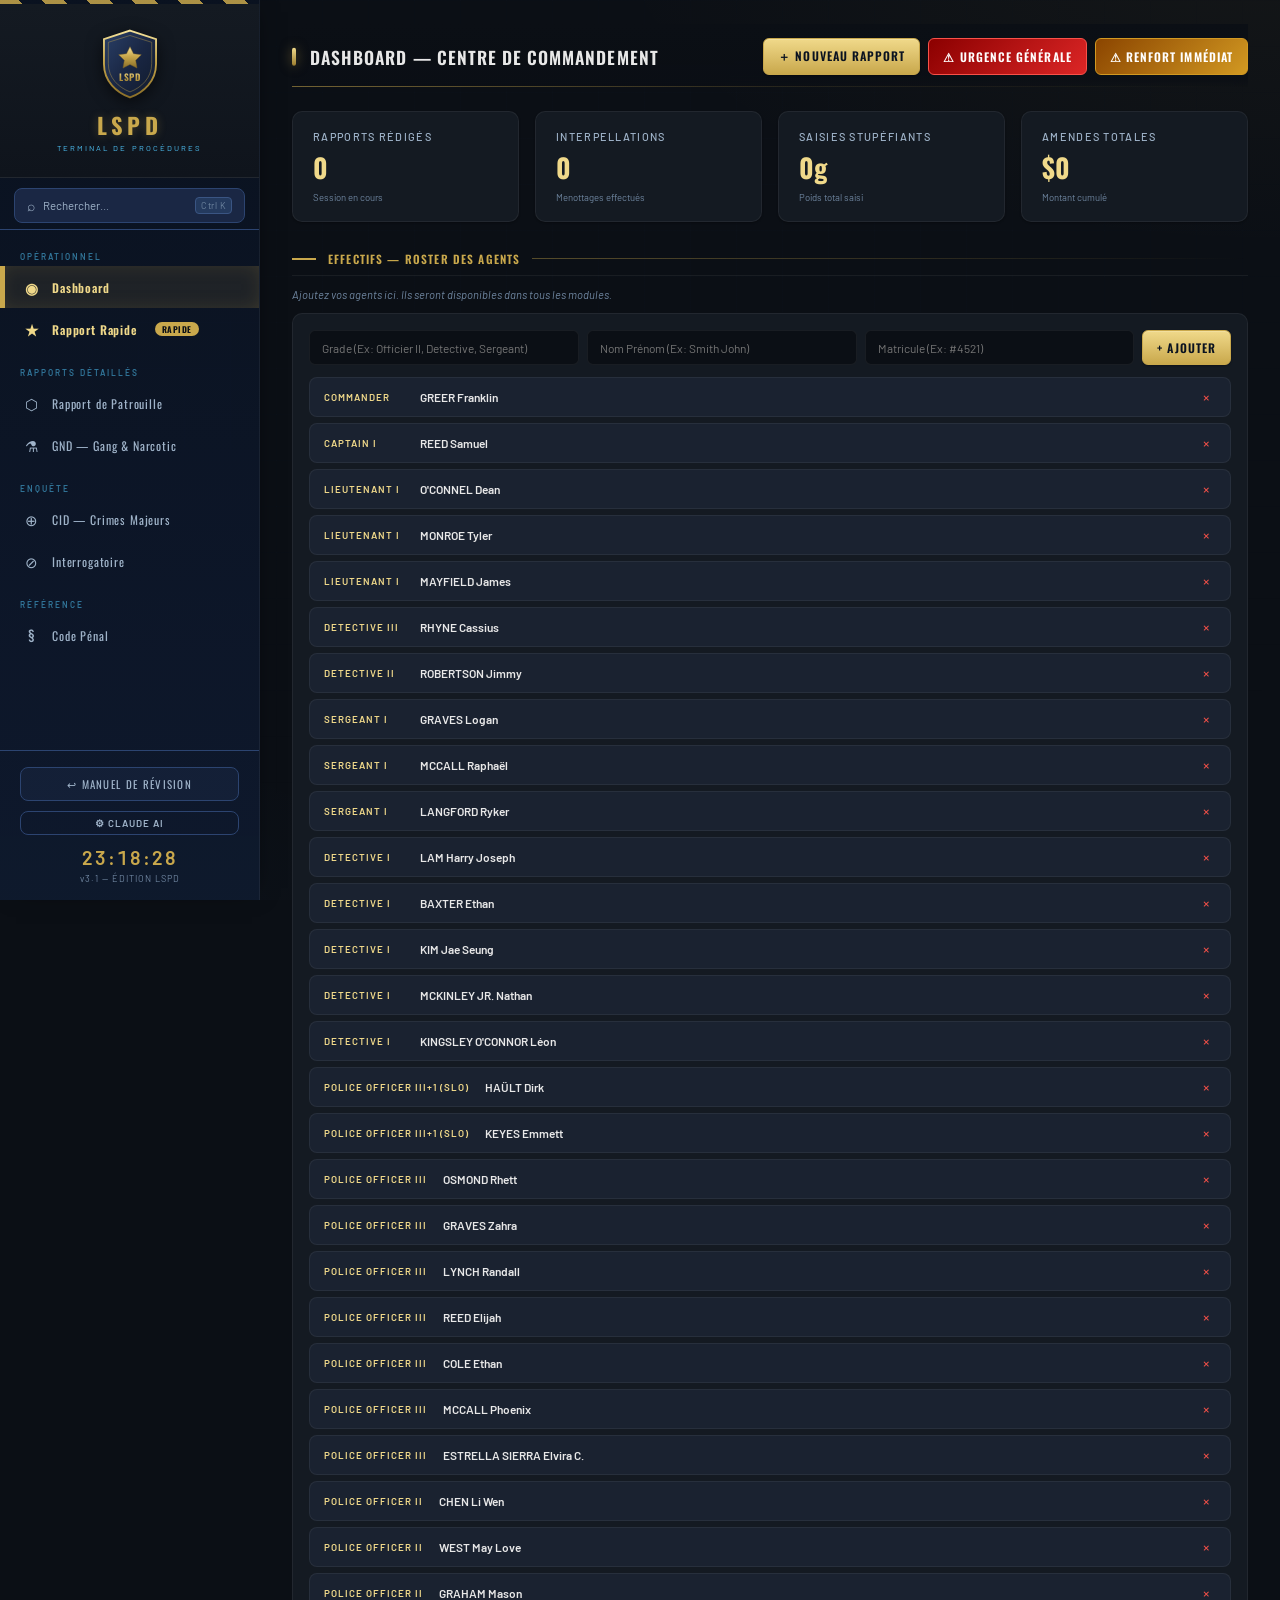
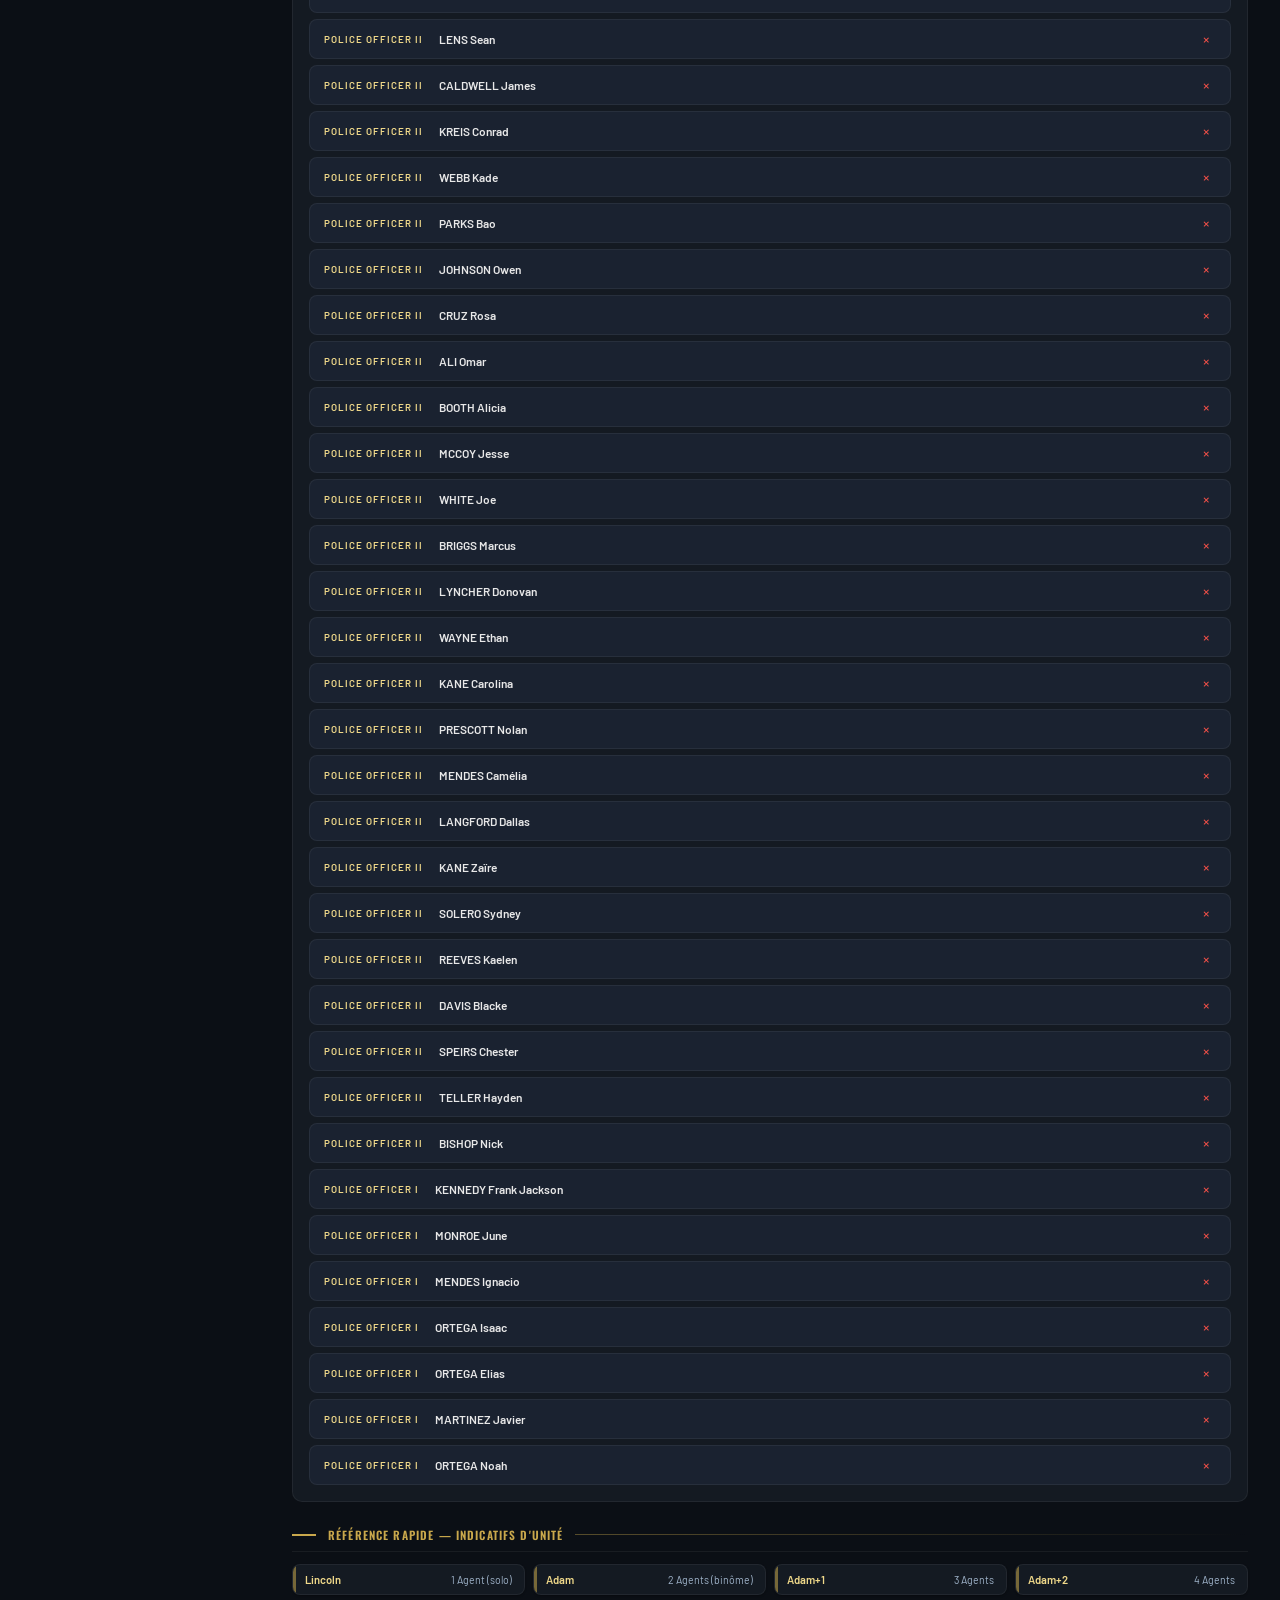
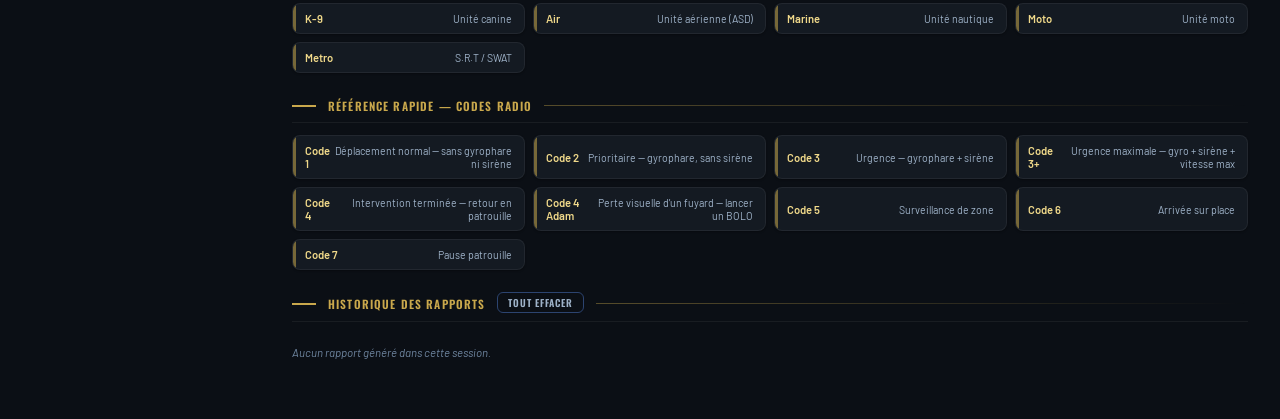
==== commit 4ae94093: "feat: format de rapport unifié (en-tête + phrase obligatoire) sur les 4 modules d'intervention En-tê" ====
--- a/lspd-proccedure/index.html
+++ b/lspd-proccedure/index.html
@@ -328,6 +328,14 @@
                         <label>Date & Heure</label>
                         <input type="datetime-local" id="patrolDatetime">
                     </div>
+                    <div class="form-group">
+                        <label>Heure d'interpellation</label>
+                        <input type="text" id="patrolArrestTime" placeholder="Ex : 23h50">
+                    </div>
+                    <div class="form-group">
+                        <label>Procureur en charge</label>
+                        <input type="text" id="patrolProsecutor" placeholder="Ex : Me Harding (ou NEANT)">
+                    </div>
                 </div>
             </div>
 
@@ -724,6 +732,14 @@
                         <input type="datetime-local" id="narcDatetime">
                     </div>
                     <div class="form-group">
+                        <label>Heure d'interpellation</label>
+                        <input type="text" id="narcArrestTime" placeholder="Ex : 23h50">
+                    </div>
+                    <div class="form-group">
+                        <label>Procureur en charge</label>
+                        <input type="text" id="narcProsecutor" placeholder="Ex : Me Harding (ou NEANT)">
+                    </div>
+                    <div class="form-group">
                         <label>Numéro de Dossier GND</label>
                         <input type="text" id="narcCaseNumber" placeholder="Ex: GND-2026-0127">
                     </div>
@@ -980,6 +996,14 @@
                         <input type="datetime-local" id="cidDatetime">
                     </div>
                     <div class="form-group">
+                        <label>Heure d'interpellation</label>
+                        <input type="text" id="cidArrestTime" placeholder="Ex : 23h50">
+                    </div>
+                    <div class="form-group">
+                        <label>Procureur en charge</label>
+                        <input type="text" id="cidProsecutor" placeholder="Ex : Me Harding (ou NEANT)">
+                    </div>
+                    <div class="form-group">
                         <label>Type de Crime</label>
                         <div class="tag-selector" id="cidCrimeType">
                             <button class="tag-btn" data-tag="Homicide">Homicide</button>
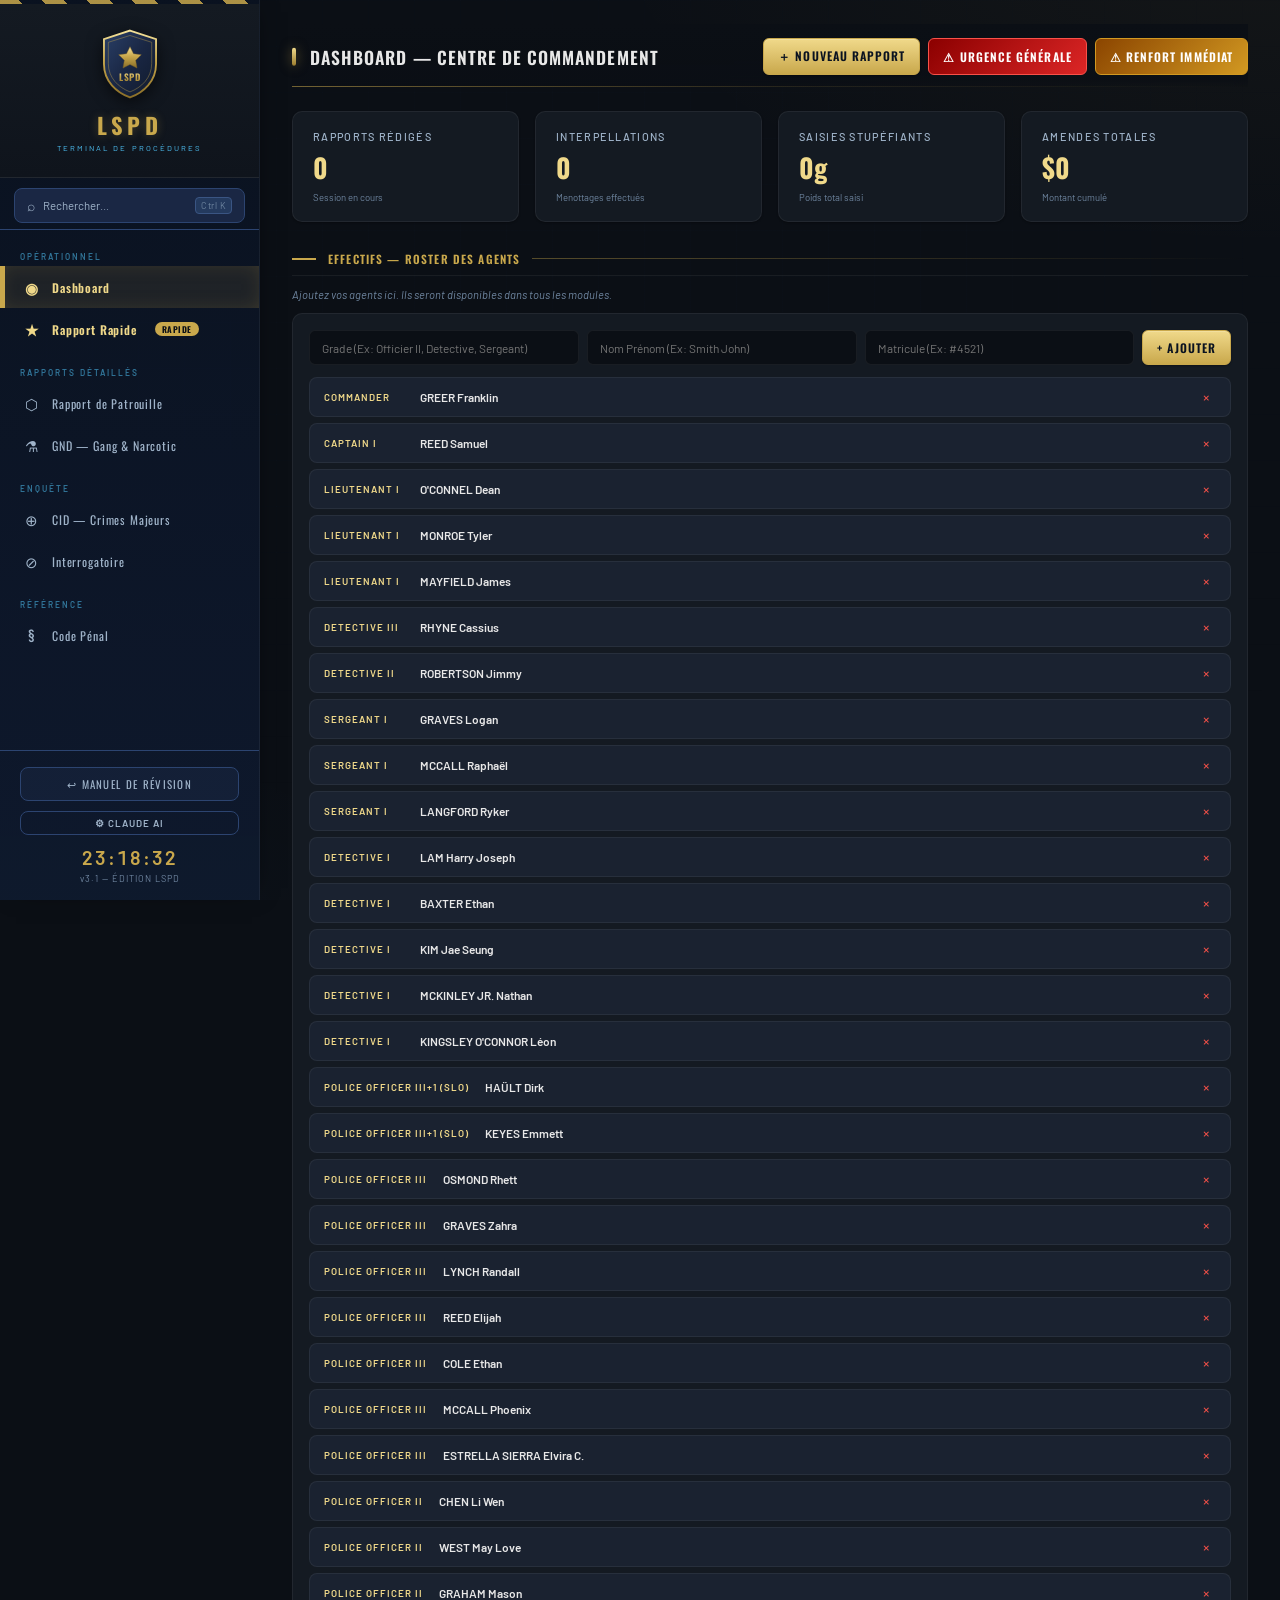
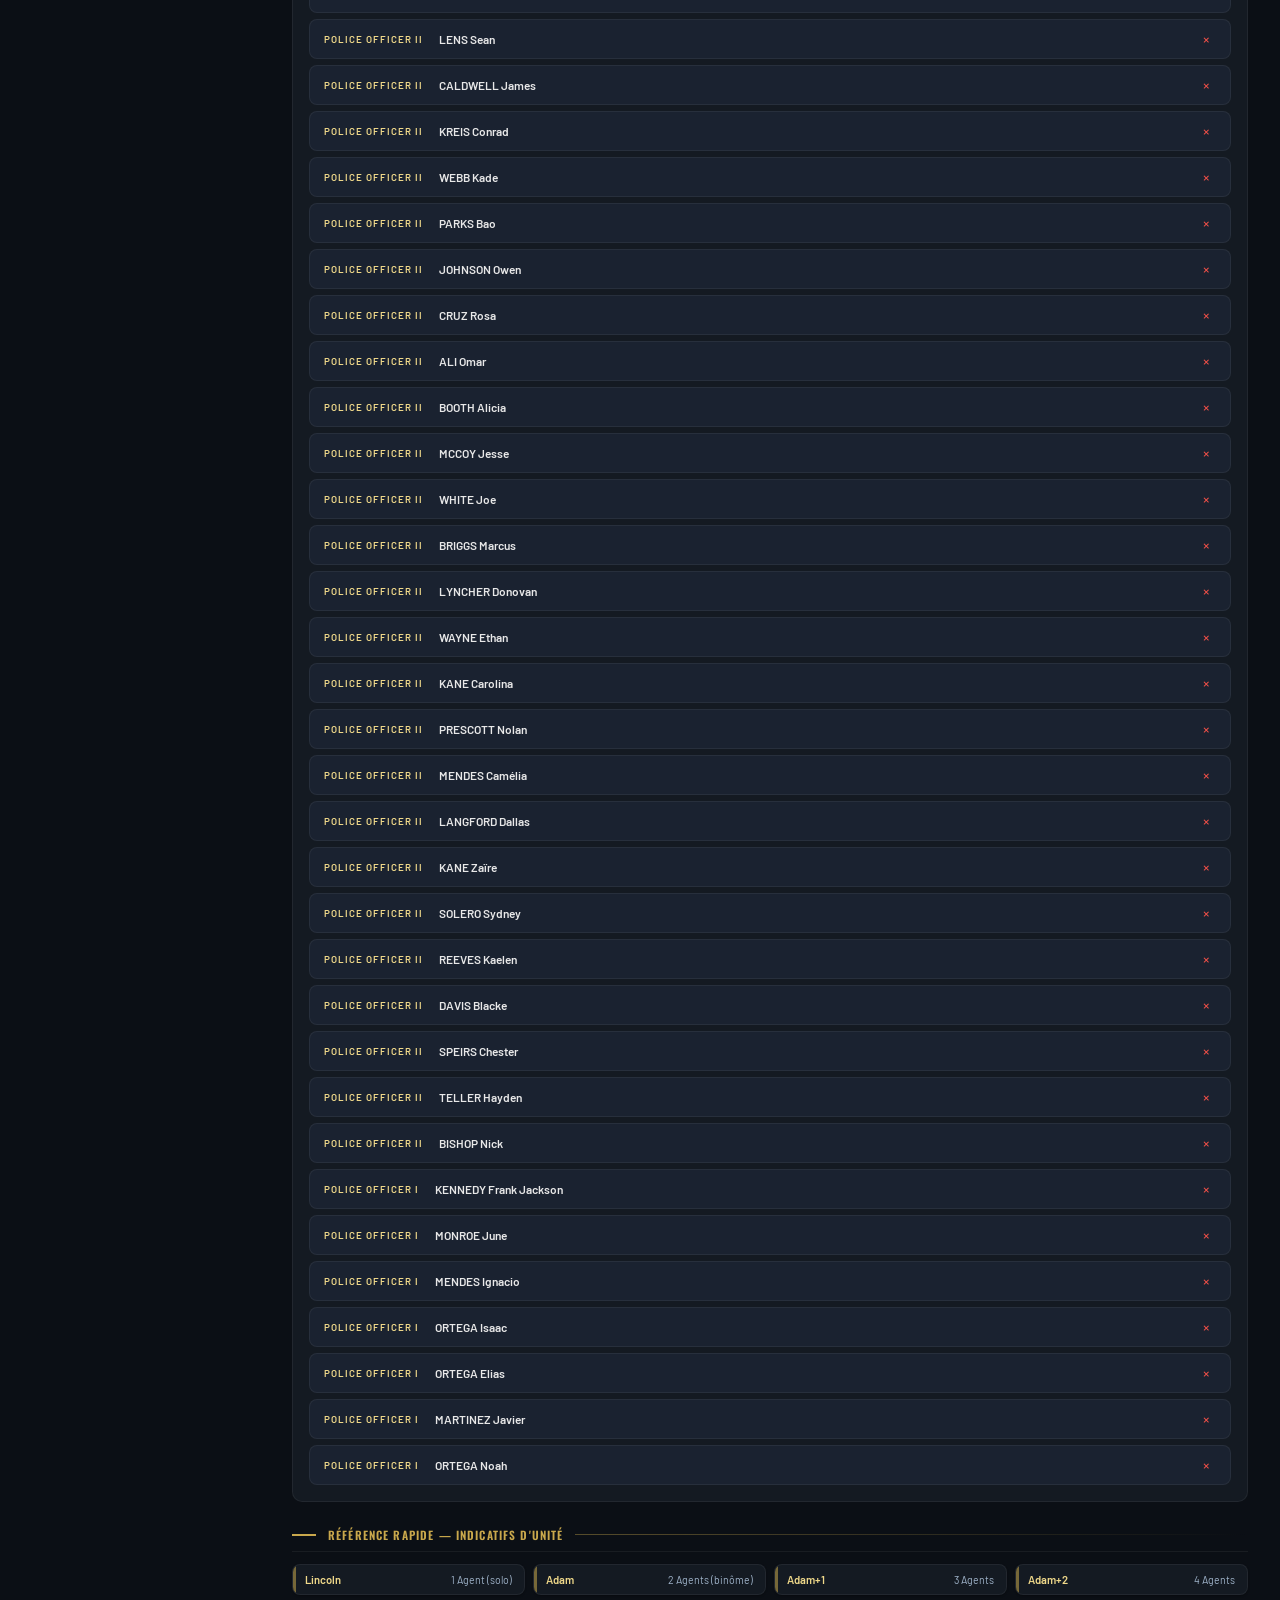
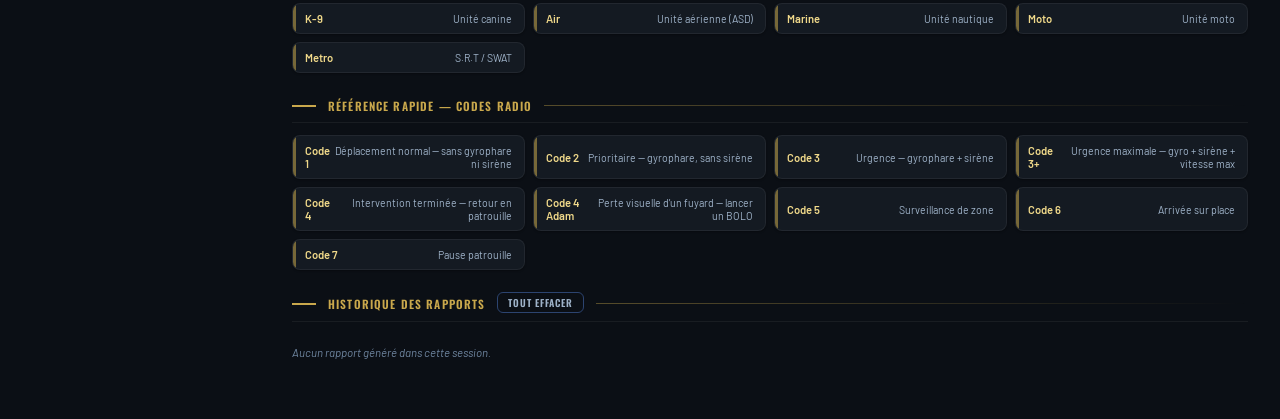
==== commit eca05920: "chore: suppression de l'entretien guidé (interview.js), redondant avec le moteur à blocs et l'IA gre" ====
--- a/lspd-proccedure/index.html
+++ b/lspd-proccedure/index.html
@@ -458,26 +458,6 @@
             <!-- Step 2: Zero-Typing Narrative Builder -->
             <div class="form-section" data-step="4">
                 <h3>4 · Déroulement de l'intervention</h3>
-<!-- ═══════════ ENTRETIEN GUIDÉ (remplace les modules à tags) ═══════════ -->
-            <div class="iv-wrap" id="ivWrap">
-                <div class="iv-intro">Choisissez le type d'intervention — les questions s'adaptent au scénario.</div>
-                <div class="iv-scenarios" id="ivScenarios" role="group" aria-label="Type d'intervention"></div>
-                <div class="iv-body" id="ivBody" hidden>
-                    <div class="iv-head">
-                        <span class="iv-scen-label" id="ivScenLabel"></span>
-                        <div class="iv-progress" aria-live="polite">
-                            <div class="iv-bar"><i id="ivBar"></i></div>
-                            <span class="iv-count" id="ivCount">0 / 0</span>
-                        </div>
-                        <button type="button" class="iv-change" id="ivChange">Changer de scénario</button>
-                    </div>
-                    <div class="iv-questions" id="ivQuestions"></div>
-                    <div class="iv-preview" id="ivPreview" hidden>
-                        <div class="iv-preview-label">Aperçu du récit</div>
-                        <div class="iv-preview-text" id="ivPreviewText"></div>
-                    </div>
-                </div>
-            </div>
 
                 <div class="tag-builder">
 
@@ -1344,7 +1324,6 @@
     </div>
 
     <script src="vendor/leaflet/leaflet.js"></script>
-    <script src="interview.js"></script>
     <script src="app.js"></script>
 </body>
 </html>
--- a/lspd-proccedure/style.css
+++ b/lspd-proccedure/style.css
@@ -3801,136 +3801,6 @@
 #patrolStepper .step-label { font-family: var(--f-disp); letter-spacing: .04em; }
 
 /* ═══════════════════════════════════════════════════════════════════════
-   ENTRETIEN GUIDÉ (étape 4) — remplace les modules à tags.
-   Questions ordonnées, réponses toutes faites, tout inline : aucun tiroir,
-   aucune pop-up. Chaque réponse alimente une phrase du récit.
-   ═══════════════════════════════════════════════════════════════════════ */
-
-.iv-wrap { margin-top: 4px; }
-/* L'attribut [hidden] doit gagner : .iv-scenarios porte display:grid, qui
-   sinon écrase le display:none implicite de [hidden]. */
-.iv-wrap [hidden] { display: none !important; }
-.iv-intro {
-    font-size: .85rem; color: var(--text-dim); margin-bottom: 14px;
-}
-
-/* — sélecteur de scénario — */
-.iv-scenarios {
-    display: grid; grid-template-columns: repeat(auto-fit, minmax(min(190px, 100%), 1fr)); gap: 10px;
-}
-.iv-scen {
-    display: flex; align-items: center; gap: 11px; text-align: left;
-    padding: 14px 16px; cursor: pointer; font-family: var(--f-body);
-    background: var(--surface); border: 1px solid var(--border);
-    border-radius: var(--radius-lg); color: var(--text);
-    transition: var(--transition);
-}
-.iv-scen:hover {
-    border-color: var(--primary); background: var(--surface-2);
-    transform: translateY(-2px); box-shadow: 0 10px 24px -14px #000;
-}
-.iv-scen-ic { font-size: 1.35rem; flex: none; line-height: 1; }
-.iv-scen-t { font-size: .88rem; line-height: 1.3; }
-
-/* — en-tête de l'entretien — */
-.iv-head {
-    display: flex; align-items: center; gap: 14px; flex-wrap: wrap;
-    padding: 12px 16px; margin-bottom: 16px;
-    background: var(--surface); border: 1px solid var(--border);
-    border-left: 3px solid var(--primary); border-radius: var(--radius);
-}
-.iv-scen-label {
-    font-family: var(--f-disp); font-weight: 600; letter-spacing: .06em;
-    text-transform: uppercase; color: var(--primary); font-size: 1rem;
-}
-.iv-progress { display: flex; align-items: center; gap: 9px; margin-left: auto; }
-.iv-bar {
-    width: 120px; height: 5px; border-radius: 3px; overflow: hidden;
-    background: var(--surface-3);
-}
-.iv-bar i {
-    display: block; height: 100%; width: 0; border-radius: 3px;
-    background: linear-gradient(90deg, var(--primary-dark), var(--primary-light));
-    transition: width .3s ease;
-}
-.iv-count {
-    font-family: var(--f-mono); font-size: .7rem; letter-spacing: .1em; color: var(--text-muted);
-    min-width: 44px; text-align: right;
-}
-.iv-change {
-    padding: 6px 12px; border-radius: 20px; cursor: pointer;
-    background: transparent; border: 1px solid var(--border-light);
-    color: var(--text-muted); font-family: var(--f-body); font-size: .75rem;
-    transition: var(--transition);
-}
-.iv-change:hover { border-color: var(--primary); color: var(--primary); }
-
-/* — questions — */
-.iv-questions { display: flex; flex-direction: column; gap: 12px; }
-.iv-q {
-    padding: 14px 16px; border-radius: var(--radius);
-    background: var(--surface); border: 1px solid var(--border);
-    border-left: 3px solid var(--border-light);
-    transition: border-color var(--transition);
-}
-.iv-q.done { border-left-color: var(--green-light); }
-.iv-q-head { display: flex; align-items: center; gap: 10px; margin-bottom: 11px; flex-wrap: wrap; }
-.iv-q-n {
-    flex: none; width: 22px; height: 22px; border-radius: 50%;
-    display: grid; place-items: center;
-    font-family: var(--f-mono); font-size: .68rem; font-weight: 600;
-    background: var(--surface-3); color: var(--text-muted);
-}
-.iv-q.done .iv-q-n { background: var(--green-light); color: var(--bg); }
-.iv-q-t { font-size: .92rem; color: var(--text); font-weight: 500; }
-.iv-badge {
-    font-family: var(--f-mono); font-size: .55rem; letter-spacing: .14em; text-transform: uppercase;
-    padding: 2px 8px; border-radius: 12px; color: var(--text-dim);
-    border: 1px solid var(--border-light);
-}
-.iv-badge.multi { color: var(--blue); border-color: rgba(79,195,247,.4); }
-
-/* — réponses toutes faites — */
-.iv-opts { display: flex; flex-wrap: wrap; gap: 7px; }
-.iv-opt {
-    padding: 7px 13px; border-radius: 20px; cursor: pointer;
-    background: var(--bg); border: 1px solid var(--border);
-    color: var(--text-muted); font-family: var(--f-body); font-size: .82rem;
-    transition: var(--transition);
-}
-.iv-opt:hover { border-color: var(--primary); color: var(--text); background: var(--surface-2); }
-.iv-opt.active {
-    background: var(--primary); border-color: var(--primary); color: var(--bg);
-    font-weight: 600; box-shadow: 0 0 14px -4px var(--primary);
-}
-.iv-text {
-    margin-top: 9px; width: 100%; padding: 9px 12px;
-    background: var(--bg); border: 1px solid var(--border); border-radius: var(--radius);
-    color: var(--text); font-family: var(--f-body); font-size: .85rem;
-}
-.iv-text:focus { outline: none; border-color: var(--primary); }
-
-/* — aperçu du récit — */
-.iv-preview {
-    margin-top: 18px; padding: 16px 18px; border-radius: var(--radius);
-    background: rgba(79,195,247,.06); border: 1px solid rgba(79,195,247,.3);
-}
-.iv-preview-label {
-    font-family: var(--f-mono); font-size: .6rem; letter-spacing: .2em;
-    text-transform: uppercase; color: var(--blue); margin-bottom: 10px;
-}
-.iv-preview-text p {
-    font-size: .88rem; line-height: 1.65; color: var(--text-muted); margin-bottom: 10px;
-}
-.iv-preview-text p:last-child { margin-bottom: 0; }
-
-@media (max-width: 900px) {
-    .iv-head { gap: 10px; }
-    .iv-progress { margin-left: 0; width: 100%; }
-    .iv-bar { flex: 1; width: auto; }
-}
-
-/* ═══════════════════════════════════════════════════════════════════════
    RAPPORT RAPIDE — mode standard à blocs
    ═══════════════════════════════════════════════════════════════════════ */
 .rf-intro { color: var(--text-muted); margin: 0 0 20px; max-width: 74ch; line-height: 1.55; }
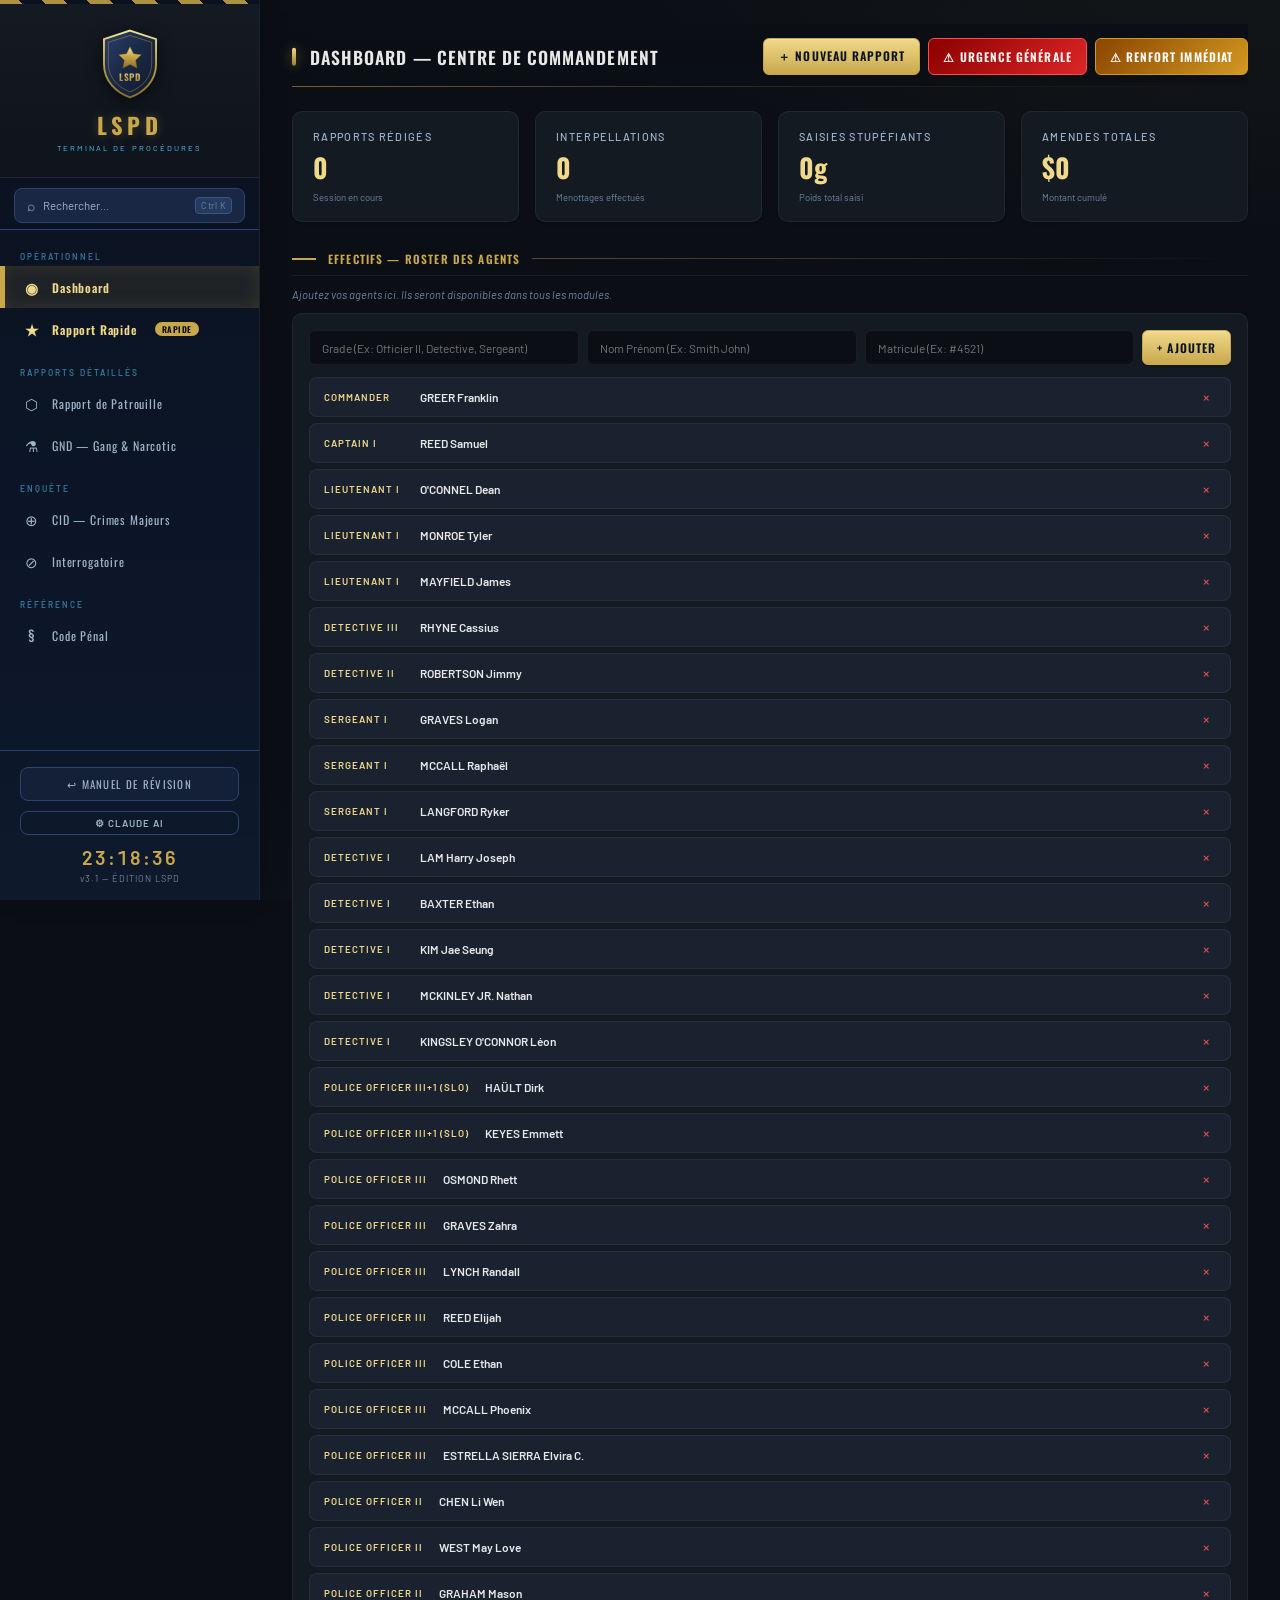
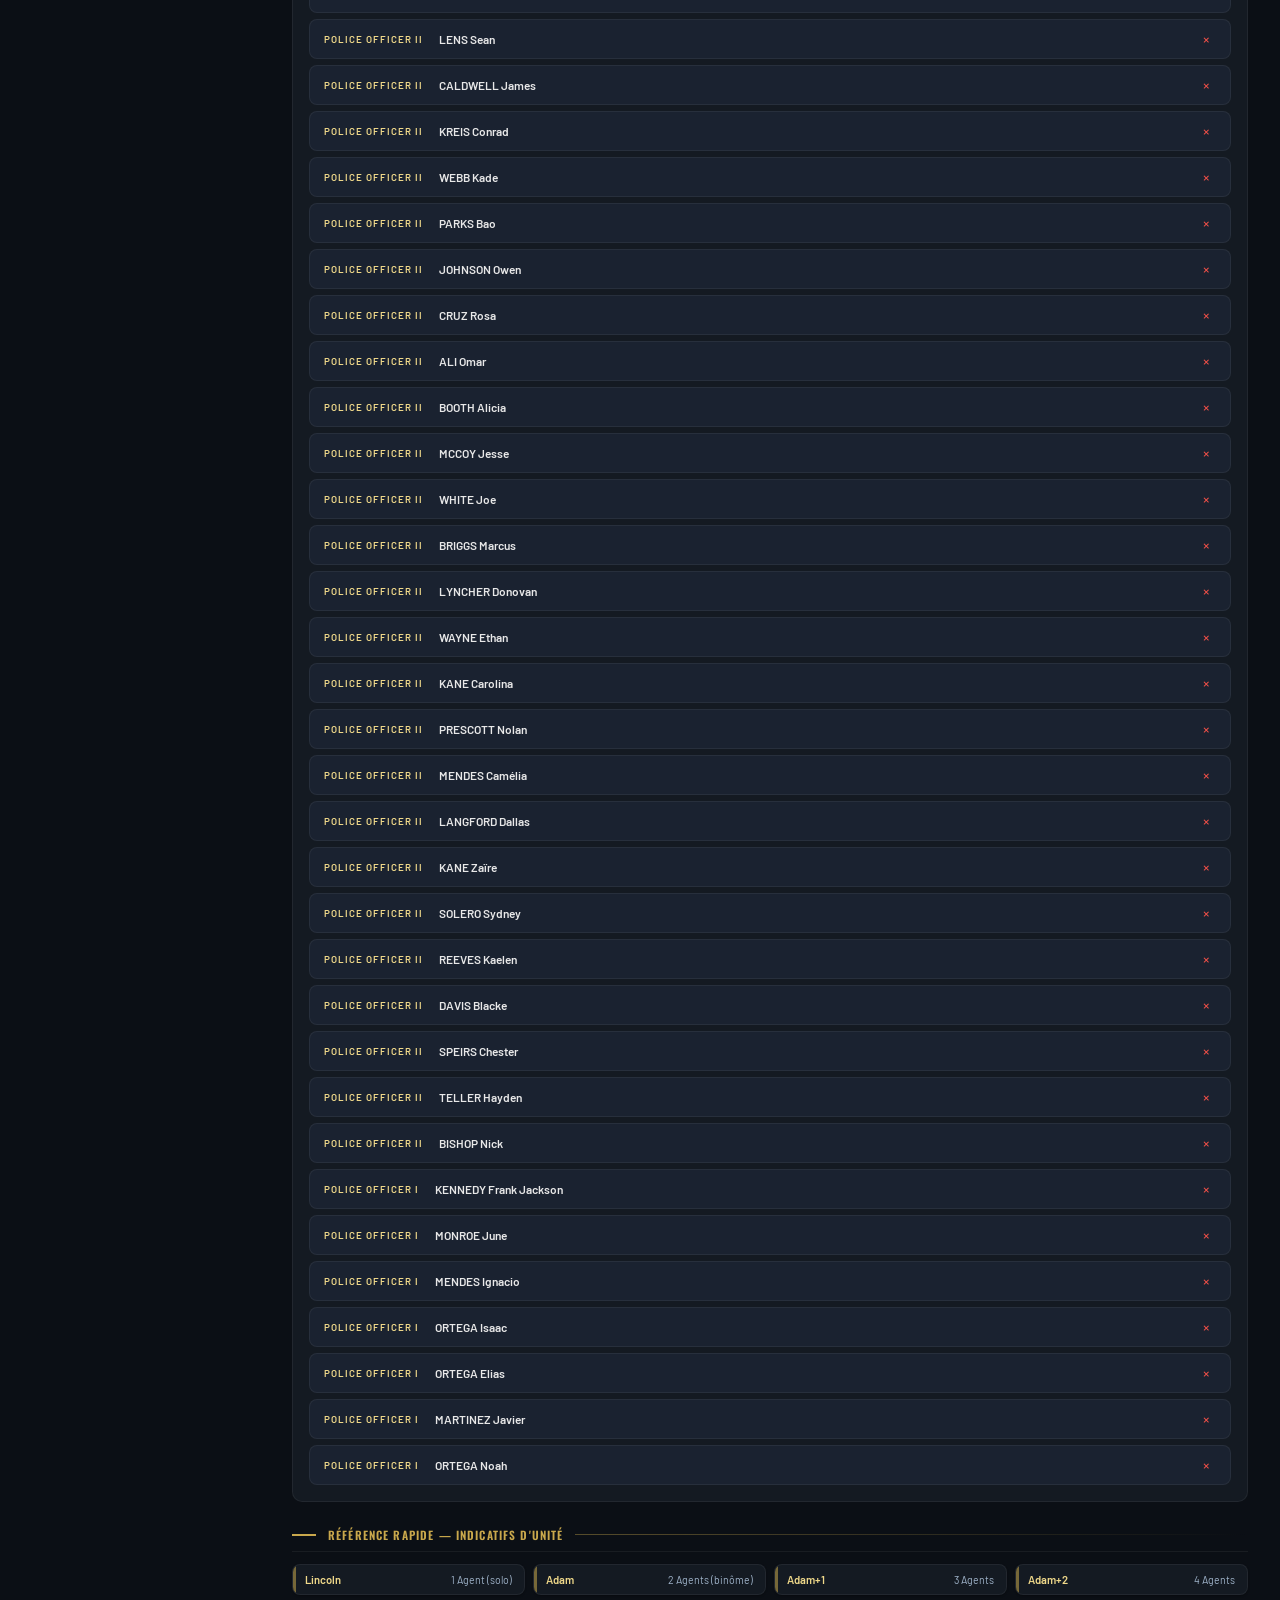
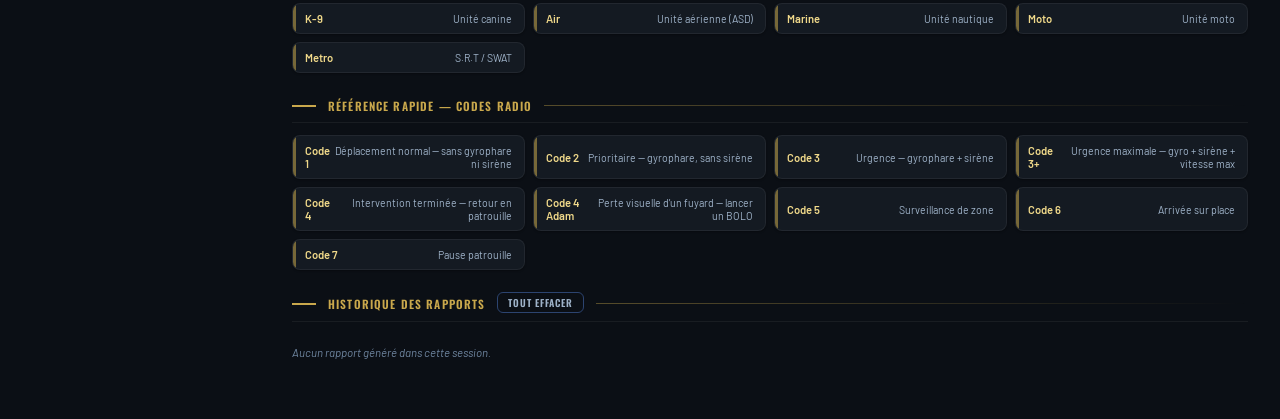
==== commit 7e6033ff: "feat: autocomplétion des rues GTA V + carte Atlas de référence Co-Authored-By: Claude Opus 4.8 <nore" ====
--- a/lspd-proccedure/index.html
+++ b/lspd-proccedure/index.html
@@ -195,7 +195,10 @@
                             </div>
                             <div class="form-group full-width">
                                 <label>Lieu</label>
-                                <input type="text" id="rfLocation" placeholder="Ex : Route 68, Sandy Shores">
+                                <div class="location-row">
+                                    <input type="text" id="rfLocation" placeholder="Ex : Route 68, Sandy Shores" list="gtaStreetsList" autocomplete="off">
+                                    <button type="button" class="btn-map-pick" data-target="rfLocation" title="Choisir sur la carte GTA V">🗺</button>
+                                </div>
                             </div>
                             <div class="form-group">
                                 <label>Individu — Nom</label>
@@ -320,7 +323,7 @@
                     <div class="form-group">
                         <label>Localisation</label>
                         <div class="location-row">
-                            <input type="text" id="patrolLocation" placeholder="Ex: Route 68, Sandy Shores">
+                            <input type="text" id="patrolLocation" placeholder="Ex: Route 68, Sandy Shores" list="gtaStreetsList" autocomplete="off">
                             <button type="button" class="btn-map-pick" data-target="patrolLocation" title="Choisir sur la carte GTA V">🗺</button>
                         </div>
                     </div>
@@ -703,7 +706,7 @@
                     <div class="form-group">
                         <label>Localisation de l'Opération</label>
                         <div class="location-row">
-                            <input type="text" id="narcLocation" placeholder="Ex: Forum Drive / Grove Street, Davis">
+                            <input type="text" id="narcLocation" placeholder="Ex: Forum Drive / Grove Street, Davis" list="gtaStreetsList" autocomplete="off">
                             <button type="button" class="btn-map-pick" data-target="narcLocation" title="Choisir sur la carte GTA V">🗺</button>
                         </div>
                     </div>
@@ -967,7 +970,7 @@
                     <div class="form-group">
                         <label>Localisation de la Scène</label>
                         <div class="location-row">
-                            <input type="text" id="cidLocation" placeholder="Ex: Parking du Vanilla Unicorn">
+                            <input type="text" id="cidLocation" placeholder="Ex: Parking du Vanilla Unicorn" list="gtaStreetsList" autocomplete="off">
                             <button type="button" class="btn-map-pick" data-target="cidLocation" title="Choisir sur la carte GTA V">🗺</button>
                         </div>
                     </div>
@@ -1285,14 +1288,18 @@
         <div class="gta-map-modal">
             <div class="gta-map-header">
                 <div>
-                    <h3>🗺 Carte GTA V — Sélectionner une Position</h3>
-                    <span class="map-selected-info" id="mapSelectedInfo">Cliquez sur un marqueur pour sélectionner la position</span>
+                    <h3>🗺 Carte GTA V — Atlas & Repères</h3>
+                    <span class="map-selected-info" id="mapSelectedInfo">Vue Atlas : repérez le nom de la rue puis saisissez-le dans le champ Lieu. Cliquez un point connu pour le remplir directement.</span>
                 </div>
                 <button class="qa-remove" id="btnCloseGtaMap" title="Fermer">&times;</button>
             </div>
             <div id="gtaMap"></div>
         </div>
     </div>
+
+    <!-- Suggestions d'autocomplétion des champs « Lieu » (rues officielles GTA V,
+         peuplé au démarrage depuis DB.gtaStreets). Le champ reste en texte libre. -->
+    <datalist id="gtaStreetsList"></datalist>
 
     <!-- ═══════ MODAL: CLAUDE AI SETTINGS ═══════ -->
     <div class="modal-overlay" id="settingsModal">
--- a/lspd-proccedure/style.css
+++ b/lspd-proccedure/style.css
@@ -1494,6 +1494,20 @@
     box-shadow: var(--shadow) !important;
 }
 .leaflet-tooltip-top::before { border-top-color: var(--primary) !important; }
+/* Leaflet layer switcher (Atlas / Satellite) dark theme */
+.leaflet-control-layers {
+    background: var(--surface-2) !important;
+    border: 1px solid var(--primary) !important;
+    border-radius: var(--radius) !important;
+    box-shadow: var(--shadow) !important;
+    color: var(--text) !important;
+    font-family: var(--f-body) !important;
+    font-size: 0.75rem !important;
+    padding: 4px 2px !important;
+}
+.leaflet-control-layers-list { color: var(--text) !important; }
+.leaflet-control-layers label { margin: 2px 6px !important; cursor: pointer !important; }
+.leaflet-control-layers-selector { margin-right: 6px !important; accent-color: var(--primary); }
 /* Leaflet popup dark theme */
 .leaflet-popup-content-wrapper {
     background: var(--surface) !important;
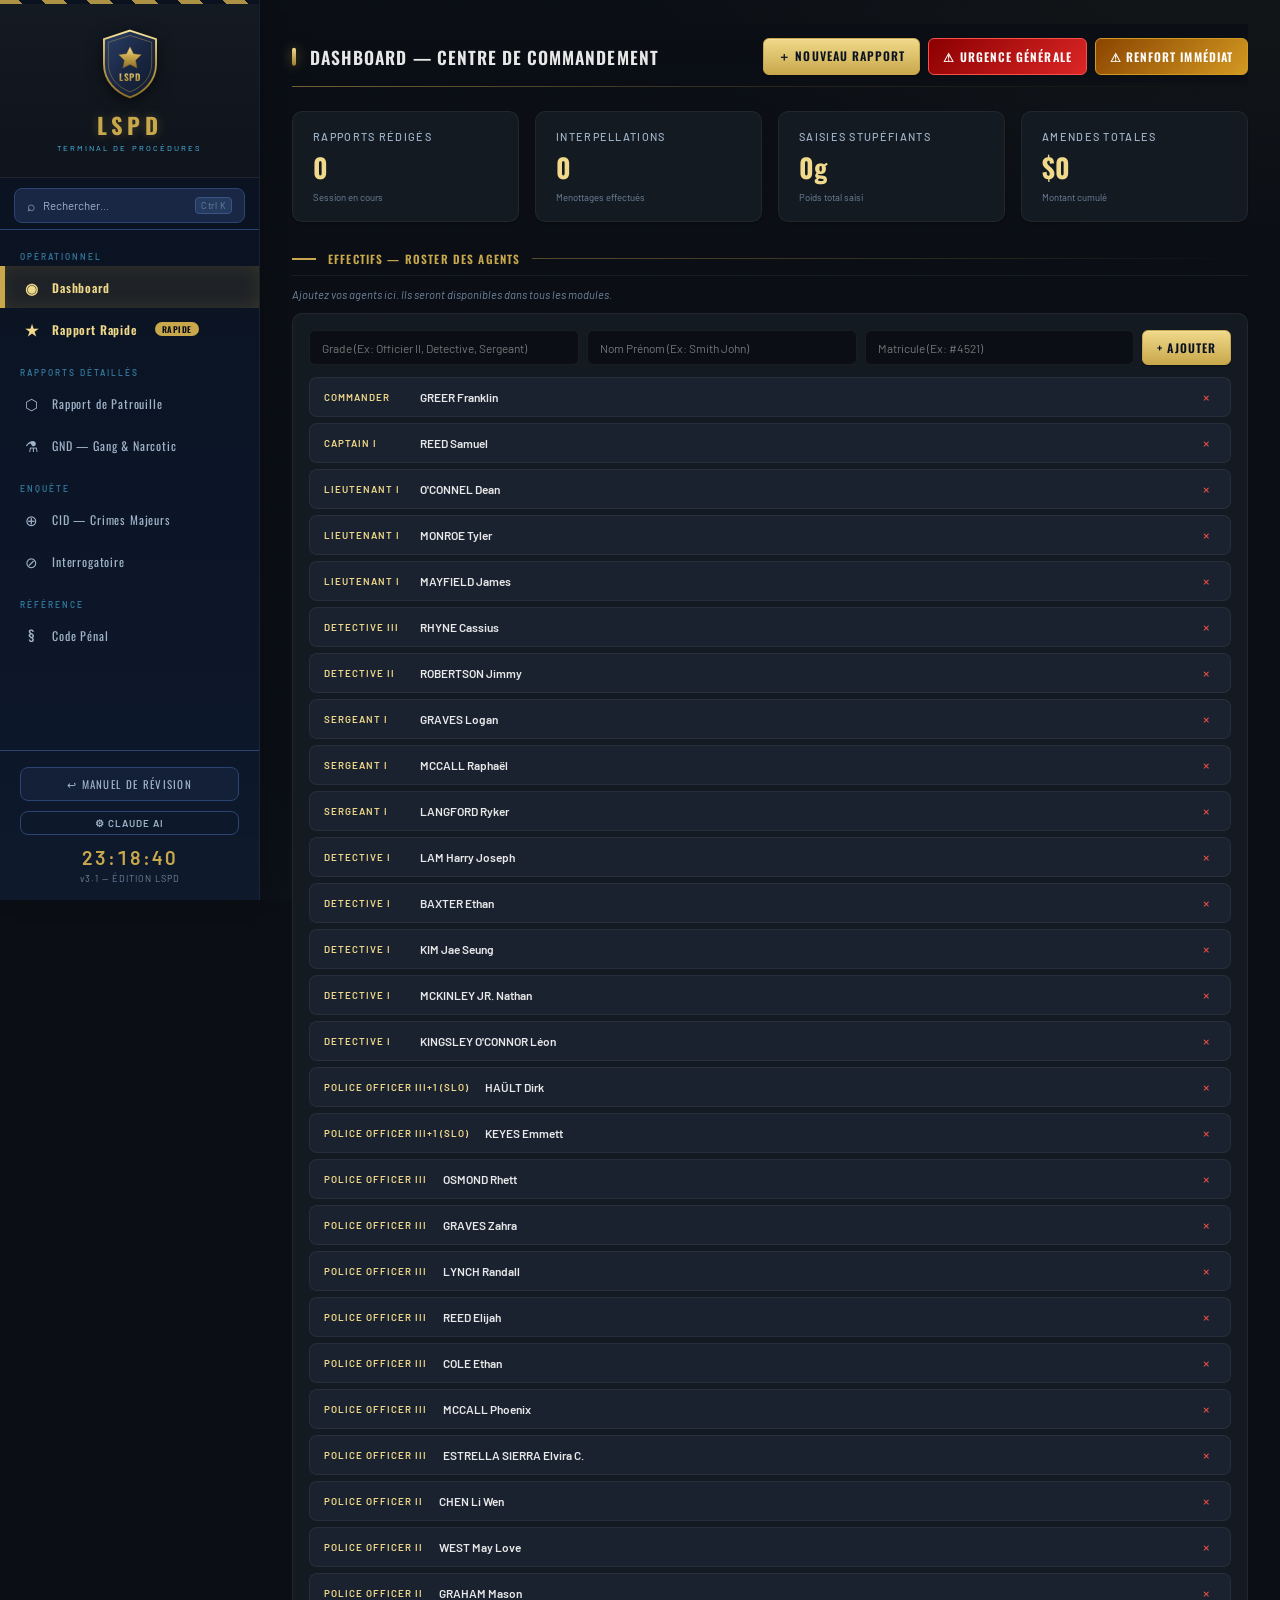
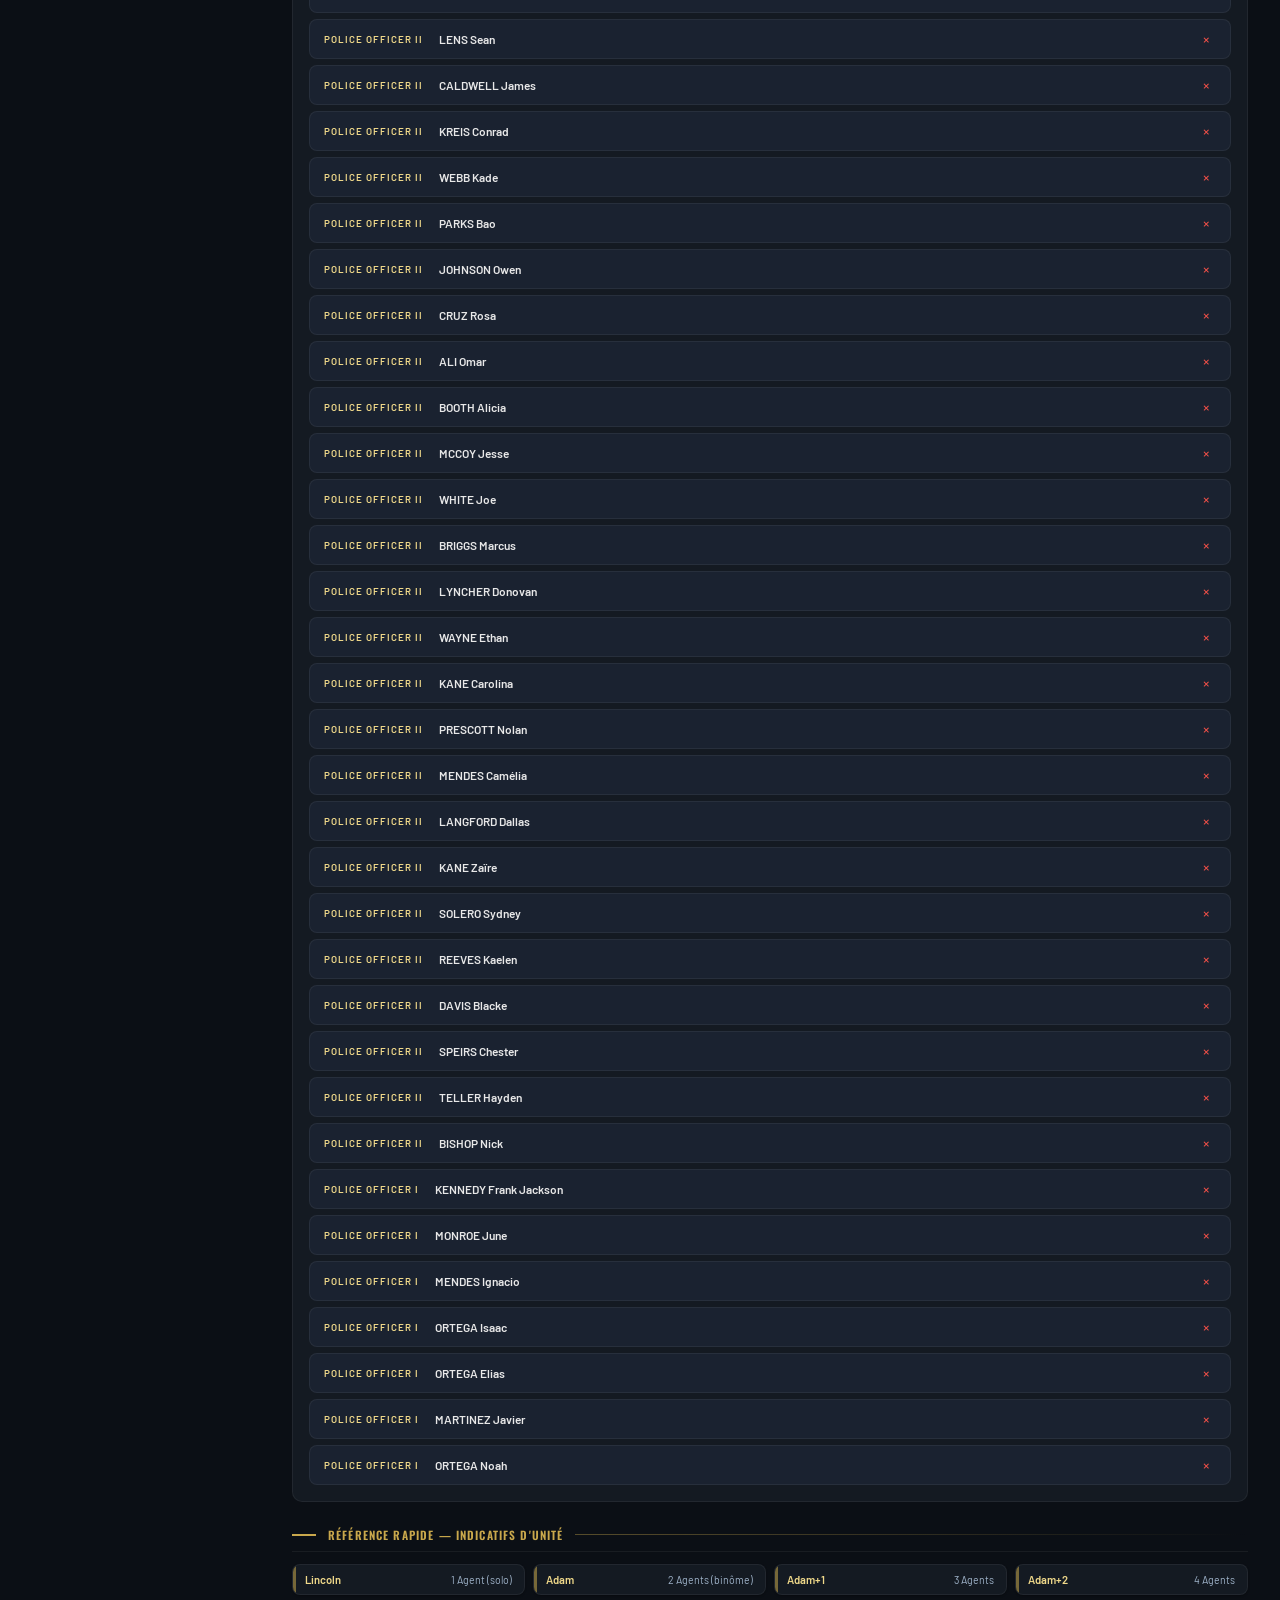
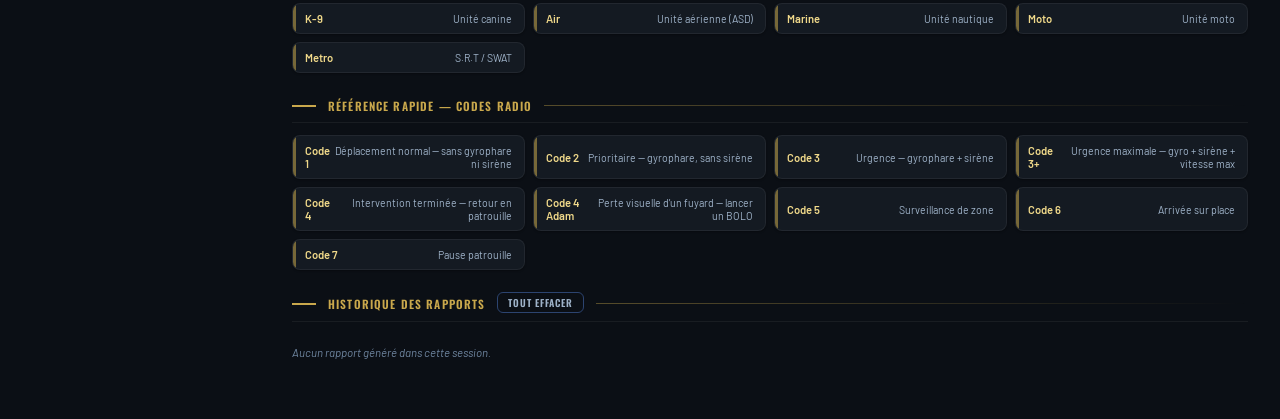
==== commit 0409ab2f: "feat(rapports): contrôle de complétude légale et préparation à la défense Adosse le Rapport Rapide e" ====
--- a/lspd-proccedure/index.html
+++ b/lspd-proccedure/index.html
@@ -208,7 +208,11 @@
                                 <label>Individu — Prénom</label>
                                 <input type="text" id="rfSuspectFirst" placeholder="Ex : Marcus">
                             </div>
-                            <div class="form-group full-width">
+                            <div class="form-group">
+                                <label>Individu — Date de naissance</label>
+                                <input type="text" id="rfSuspectDob" placeholder="JJ/MM/AAAA">
+                            </div>
+                            <div class="form-group">
                                 <label>Procureur en charge</label>
                                 <input type="text" id="rfProsecutor" placeholder="Ex : Me Harding">
                             </div>
@@ -219,6 +223,12 @@
                         <h3>Blocs de procédure</h3>
                         <p class="roster-help">Cliquez pour activer un bloc. Les blocs cochés s'assemblent dans l'ordre chronologique dans l'aperçu.</p>
                         <div class="rf-blocks" id="rfBlocks"></div>
+                    </div>
+
+                    <div class="form-section">
+                        <h3>Chronologie &amp; conformité</h3>
+                        <p class="roster-help">Les horodatages et justifications exigés par le code. Les champs n'apparaissent que lorsqu'ils s'appliquent à votre intervention.</p>
+                        <div class="compliance-fields" id="rfComplianceFields"></div>
                     </div>
 
                     <div class="form-section">
@@ -259,13 +269,17 @@
 
                 <!-- Colonne aperçu -->
                 <div class="rf-col rf-col-preview">
+                    <div class="completeness" id="rfCompleteness"></div>
+                    <div class="probes" id="rfProbes"></div>
                     <div class="rf-preview-wrap">
                         <div class="rf-preview-head">
                             <span class="rf-preview-title">Aperçu du rapport</span>
                             <span class="rf-dirty-note" id="rfDirtyNote" hidden>✎ édité manuellement</span>
                             <div class="rf-preview-actions">
                                 <button class="btn btn-outline btn-sm" id="rfRegen" title="Régénérer depuis les blocs (efface les éditions manuelles)">↻ Régénérer</button>
-                                <button class="btn btn-gold btn-sm" id="rfCopy">⧉ Copier</button>
+                                <button class="btn btn-outline btn-sm" id="rfCopy">⧉ Copier</button>
+                                <button class="btn btn-gold btn-sm" id="rfValidate">✓ Valider</button>
+                                <button class="btn btn-outline btn-sm btn-defense" id="rfDefense" disabled title="Validez le rapport pour préparer la défense">⚖ Défense</button>
                             </div>
                         </div>
                         <textarea class="rf-preview" id="rf-preview" spellcheck="false" aria-label="Aperçu du rapport, éditable"></textarea>
@@ -290,8 +304,9 @@
                     <li data-step="2"><span class="step-num">2</span><span class="step-label">Personnes</span></li>
                     <li data-step="3"><span class="step-num">3</span><span class="step-label">Véhicule</span></li>
                     <li data-step="4"><span class="step-num">4</span><span class="step-label">Déroulement</span></li>
-                    <li data-step="5"><span class="step-num">5</span><span class="step-label">Charges</span></li>
-                    <li data-step="6"><span class="step-num">6</span><span class="step-label">Rapport</span></li>
+                    <li data-step="5"><span class="step-num">5</span><span class="step-label">Conformité</span></li>
+                    <li data-step="6"><span class="step-num">6</span><span class="step-label">Charges</span></li>
+                    <li data-step="7"><span class="step-num">7</span><span class="step-label">Rapport</span></li>
                 </ol>
             </aside>
 
@@ -624,9 +639,16 @@
                     </div>
                 </div>
             </div>
+            <!-- Chronologie & conformité légale -->
+            <div class="form-section" data-step="5">
+                <h3>5 · Chronologie &amp; conformité</h3>
+                <p class="roster-help">Les horodatages et justifications exigés par le code. Les champs n'apparaissent que lorsqu'ils s'appliquent à votre intervention.</p>
+                <div class="compliance-fields" id="patrolComplianceFields"></div>
+            </div>
+
             <!-- Charges & Amendes -->
-            <div class="form-section" data-step="5">
-                <h3>5 · Charges &amp; amendes</h3>
+            <div class="form-section" data-step="6">
+                <h3>6 · Charges &amp; amendes</h3>
                 <p class="roster-help">Cochez les infractions à inclure dans le rapport.</p>
                 <div class="penal-search-bar">
                     <span class="penal-search-icon">⌕</span>
@@ -660,10 +682,13 @@
             </div>
 
             <!-- Generated Report -->
-            <div class="form-section" data-step="6">
-                <h3>6 · Rapport généré</h3>
+            <div class="form-section" data-step="7">
+                <h3>7 · Rapport généré</h3>
+                <div class="completeness" id="patrolCompleteness"></div>
+                <div class="probes" id="patrolProbes"></div>
                 <div class="generate-row">
                     <button class="btn btn-gold btn-lg" id="btnGeneratePatrol">★ GÉNÉRER LE RAPPORT</button>
+                    <button class="btn btn-outline btn-defense" id="patrolDefense" disabled title="Générez le rapport pour préparer la défense">⚖ Préparer la défense</button>
                     <label class="ai-mode-label" title="Améliorer automatiquement avec Claude AI après génération">
                         <input type="checkbox" class="ai-mode-check" id="patrolAiMode">
                         <span class="ai-mode-indicator">✦ Avec IA auto</span>
@@ -1330,7 +1355,34 @@
         </div>
     </div>
 
+    <!-- ═══════ MODAL: PRÉPARATION À LA DÉFENSE ═══════ -->
+    <div class="modal-overlay" id="defenseModal">
+        <div class="modal defense-modal">
+            <div class="defense-header">
+                <div>
+                    <h3>⚖ Préparation à l'audience</h3>
+                    <span class="defense-sub" id="defenseSub"></span>
+                </div>
+                <button class="qa-remove" id="btnDefenseClose" title="Fermer">&times;</button>
+            </div>
+            <div class="defense-body" id="defenseBody"></div>
+            <div class="defense-footer">
+                <span class="defense-note">Document interne de préparation — ne pas verser au dossier.</span>
+                <div class="defense-actions">
+                    <button class="btn btn-outline btn-sm" id="btnDefenseExport">⤓ Exporter</button>
+                    <button class="btn btn-gold btn-sm" id="btnDefenseCopy">⧉ Copier</button>
+                </div>
+            </div>
+        </div>
+    </div>
+
     <script src="vendor/leaflet/leaflet.js"></script>
+    <!-- Socle légal : legal-data.js est GÉNÉRÉ depuis legal/*.md par
+         `node tools/build-legal.js`. Il est chargé par <script> et non par
+         fetch(), la CSP n'autorisant pas les requêtes same-origin. -->
+    <script src="legal-data.js"></script>
+    <script src="legal-rules.js"></script>
+    <script src="defense.js"></script>
     <script src="app.js"></script>
 </body>
 </html>
--- a/lspd-proccedure/style.css
+++ b/lspd-proccedure/style.css
@@ -3969,3 +3969,312 @@
     color: var(--bg);
     vertical-align: middle;
 }
+
+/* ═══════════════════════════════════════════════════════════════════════
+   COMPLÉTUDE, RELANCES & PRÉPARATION À LA DÉFENSE
+   ═══════════════════════════════════════════════════════════════════════ */
+
+/* ─── Champs de conformité ─── */
+.compliance-fields { display: flex; flex-direction: column; gap: 16px; }
+
+.cf-group {
+    border: 1px solid var(--border);
+    border-radius: var(--radius);
+    background: var(--surface);
+    overflow: hidden;
+}
+.cf-group-title {
+    font-family: var(--f-disp);
+    font-size: 0.72rem;
+    font-weight: 600;
+    letter-spacing: 1.2px;
+    text-transform: uppercase;
+    color: var(--primary-light);
+    background: var(--surface-2);
+    padding: 8px 14px;
+    border-bottom: 1px solid var(--border);
+}
+.cf-group-body {
+    display: grid;
+    grid-template-columns: repeat(auto-fit, minmax(240px, 1fr));
+    gap: 12px;
+    padding: 14px;
+}
+.cf-field { display: flex; flex-direction: column; gap: 5px; }
+.cf-field label {
+    font-size: 0.74rem;
+    font-weight: 600;
+    letter-spacing: 0.4px;
+    color: var(--text-muted);
+    text-transform: uppercase;
+}
+.cf-input {
+    background: var(--bg);
+    border: 1px solid var(--border);
+    border-radius: 6px;
+    color: var(--text);
+    padding: 8px 10px;
+    font-size: 0.86rem;
+    transition: border-color var(--transition);
+}
+.cf-input:focus {
+    outline: none;
+    border-color: var(--primary);
+    box-shadow: 0 0 0 2px rgba(201,168,76,0.18);
+}
+.cf-hint { font-size: 0.72rem; color: var(--text-dim); line-height: 1.4; }
+
+/* ─── Barre de complétude ─── */
+.completeness {
+    border: 1px solid var(--border);
+    border-radius: var(--radius);
+    background: var(--surface);
+    padding: 12px 14px;
+    margin-bottom: 12px;
+}
+.completeness:empty { display: none; }
+.cp-head { display: flex; align-items: baseline; justify-content: space-between; margin-bottom: 8px; }
+.cp-title {
+    font-family: var(--f-disp);
+    font-size: 0.74rem;
+    letter-spacing: 1.2px;
+    text-transform: uppercase;
+    color: var(--text-muted);
+}
+.cp-score { font-family: var(--f-mono); font-size: 1.1rem; font-weight: 700; }
+.cp-score.cp-ok { color: var(--green-accent); }
+.cp-score.cp-warn { color: var(--orange); }
+.cp-score.cp-bad { color: var(--red); }
+.cp-bar {
+    height: 6px;
+    background: var(--surface-2);
+    border-radius: 999px;
+    overflow: hidden;
+}
+.cp-fill { height: 100%; border-radius: 999px; transition: width 0.3s ease; }
+.cp-fill.cp-ok { background: var(--green-accent); }
+.cp-fill.cp-warn { background: var(--orange); }
+.cp-fill.cp-bad { background: var(--red); }
+.cp-sub { font-size: 0.74rem; color: var(--text-dim); margin-top: 6px; }
+.cp-critical {
+    margin-top: 8px;
+    padding: 8px 10px;
+    background: var(--red-bg);
+    border: 1px solid var(--red);
+    border-radius: 6px;
+    font-size: 0.76rem;
+    color: var(--text);
+    line-height: 1.45;
+}
+
+/* ─── Panneau de relance ─── */
+.probes { margin-bottom: 12px; }
+.probes:empty { display: none; }
+.probes-head {
+    font-family: var(--f-disp);
+    font-size: 0.72rem;
+    letter-spacing: 1.2px;
+    text-transform: uppercase;
+    color: var(--orange);
+    margin-bottom: 8px;
+}
+.probes-clear {
+    font-size: 0.8rem;
+    color: var(--green-accent);
+    padding: 8px 10px;
+    background: var(--green);
+    border: 1px solid var(--green-accent);
+    border-radius: 6px;
+}
+.probe {
+    border: 1px solid var(--border);
+    border-left: 3px solid var(--orange);
+    border-radius: 6px;
+    background: var(--surface);
+    padding: 10px 12px;
+    margin-bottom: 8px;
+}
+.probe-critical { border-left-color: var(--red); }
+.probe-q { font-size: 0.84rem; color: var(--text); line-height: 1.45; }
+.probe-art {
+    font-size: 0.72rem;
+    color: var(--text-dim);
+    margin-top: 4px;
+    font-family: var(--f-mono);
+}
+.probe-go {
+    margin-top: 8px;
+    background: transparent;
+    border: 1px solid var(--border-light);
+    color: var(--primary-light);
+    border-radius: 5px;
+    padding: 4px 10px;
+    font-size: 0.76rem;
+    cursor: pointer;
+    transition: all var(--transition);
+}
+.probe-go:hover { background: var(--surface-2); border-color: var(--primary); }
+
+.probe-flash {
+    animation: probeFlash 1.4s ease;
+}
+@keyframes probeFlash {
+    0%, 100% { box-shadow: 0 0 0 0 rgba(201,168,76,0); }
+    25% { box-shadow: 0 0 0 3px rgba(201,168,76,0.55); }
+}
+
+/* ─── Modale de défense ─── */
+.defense-modal {
+    background: var(--surface);
+    border: 1px solid var(--border);
+    border-radius: var(--radius-lg);
+    width: min(1000px, 96vw);
+    max-height: 88vh;
+    display: flex;
+    flex-direction: column;
+    box-shadow: 0 16px 48px rgba(0,0,0,0.6);
+}
+.defense-header {
+    display: flex;
+    align-items: flex-start;
+    justify-content: space-between;
+    gap: 16px;
+    padding: 16px 22px;
+    border-bottom: 1px solid var(--border);
+}
+.defense-header h3 {
+    margin: 0;
+    font-size: 1rem;
+    letter-spacing: 1px;
+    text-transform: uppercase;
+    color: var(--primary-light);
+}
+.defense-sub { display: block; font-size: 0.76rem; color: var(--text-dim); margin-top: 3px; }
+.defense-body { padding: 18px 22px; overflow-y: auto; flex: 1; }
+.defense-body section { margin-bottom: 24px; }
+.defense-body h4 {
+    font-family: var(--f-disp);
+    font-size: 0.8rem;
+    letter-spacing: 1.2px;
+    text-transform: uppercase;
+    color: var(--primary);
+    border-bottom: 1px solid var(--border);
+    padding-bottom: 6px;
+    margin-bottom: 12px;
+}
+.defense-empty { font-size: 0.82rem; color: var(--text-dim); }
+
+.defense-table { width: 100%; border-collapse: collapse; font-size: 0.78rem; }
+.defense-table th {
+    text-align: left;
+    font-size: 0.7rem;
+    letter-spacing: 0.8px;
+    text-transform: uppercase;
+    color: var(--text-muted);
+    border-bottom: 1px solid var(--border);
+    padding: 6px 8px;
+}
+.defense-table td { padding: 6px 8px; border-bottom: 1px solid rgba(44,68,112,0.4); color: var(--text); }
+.defense-table .dl-num, .defense-table .dl-statut { font-family: var(--f-mono); white-space: nowrap; }
+.defense-table .dl-art { color: var(--text-dim); font-size: 0.72rem; }
+.defense-table tr.dl-dpass .dl-statut { color: var(--red); font-weight: 700; }
+.defense-table tr.dl-àjustifier .dl-statut,
+.defense-table tr.dl-ajustifier .dl-statut { color: var(--orange); font-weight: 700; }
+.defense-table tr.dl-conforme .dl-statut { color: var(--green-accent); }
+.defense-table tr.dl-nonvrifiable .dl-statut { color: var(--text-dim); }
+
+.defense-charges { list-style: none; display: flex; flex-direction: column; gap: 8px; }
+.defense-charges li {
+    display: flex;
+    flex-wrap: wrap;
+    align-items: center;
+    gap: 8px;
+    padding: 8px 10px;
+    background: var(--surface-2);
+    border: 1px solid var(--border);
+    border-radius: 6px;
+}
+.dc-name { font-size: 0.84rem; color: var(--text); font-weight: 600; }
+.dc-cat {
+    font-size: 0.68rem;
+    text-transform: uppercase;
+    letter-spacing: 0.6px;
+    padding: 2px 7px;
+    border-radius: 999px;
+    background: var(--surface-3);
+    color: var(--text-muted);
+}
+.dc-art {
+    font-family: var(--f-mono);
+    font-size: 0.72rem;
+    color: var(--primary-light);
+}
+.dc-art.dc-missing { color: var(--red); }
+
+.defense-phase { margin-bottom: 18px; }
+.defense-phase-title {
+    font-size: 0.72rem;
+    font-weight: 700;
+    letter-spacing: 1.1px;
+    text-transform: uppercase;
+    color: var(--text-muted);
+    margin-bottom: 8px;
+}
+.defense-item {
+    border: 1px solid var(--border);
+    border-left: 3px solid var(--border-light);
+    border-radius: 6px;
+    padding: 10px 12px;
+    margin-bottom: 8px;
+    background: var(--surface);
+}
+.defense-item.di-fail { border-left-color: var(--red); }
+.defense-item.di-warn { border-left-color: var(--orange); }
+.defense-item.di-ok { border-left-color: var(--green-accent); }
+.di-head { display: flex; align-items: flex-start; gap: 8px; }
+.di-badge {
+    flex: none;
+    font-size: 0.64rem;
+    text-transform: uppercase;
+    letter-spacing: 0.6px;
+    padding: 2px 7px;
+    border-radius: 999px;
+    background: var(--surface-3);
+    color: var(--text-muted);
+}
+.di-fail .di-badge { background: var(--red-bg); color: var(--red); }
+.di-warn .di-badge { background: rgba(210,153,34,0.16); color: var(--orange); }
+.di-ok .di-badge { background: var(--green); color: var(--green-accent); }
+.di-q { font-size: 0.84rem; color: var(--text); line-height: 1.45; font-style: italic; }
+.di-art {
+    font-family: var(--f-mono);
+    font-size: 0.71rem;
+    color: var(--text-dim);
+    margin-top: 5px;
+}
+.di-line { font-size: 0.8rem; color: var(--text-muted); line-height: 1.5; margin-top: 6px; }
+.di-line b { color: var(--text); font-weight: 600; }
+.di-gap { color: var(--text); }
+.di-fix { color: var(--primary-light); }
+
+.defense-todo { padding-left: 20px; display: flex; flex-direction: column; gap: 8px; }
+.defense-todo li { font-size: 0.82rem; color: var(--text); line-height: 1.5; }
+
+.defense-footer {
+    display: flex;
+    align-items: center;
+    justify-content: space-between;
+    gap: 16px;
+    padding: 14px 22px;
+    border-top: 1px solid var(--border);
+}
+.defense-note { font-size: 0.72rem; color: var(--text-dim); }
+.defense-actions { display: flex; gap: 8px; }
+
+.btn-defense:disabled { opacity: 0.45; cursor: not-allowed; }
+
+@media (max-width: 900px) {
+    .cf-group-body { grid-template-columns: 1fr; }
+    .defense-table { font-size: 0.72rem; }
+    .defense-table .dl-art { display: none; }
+}
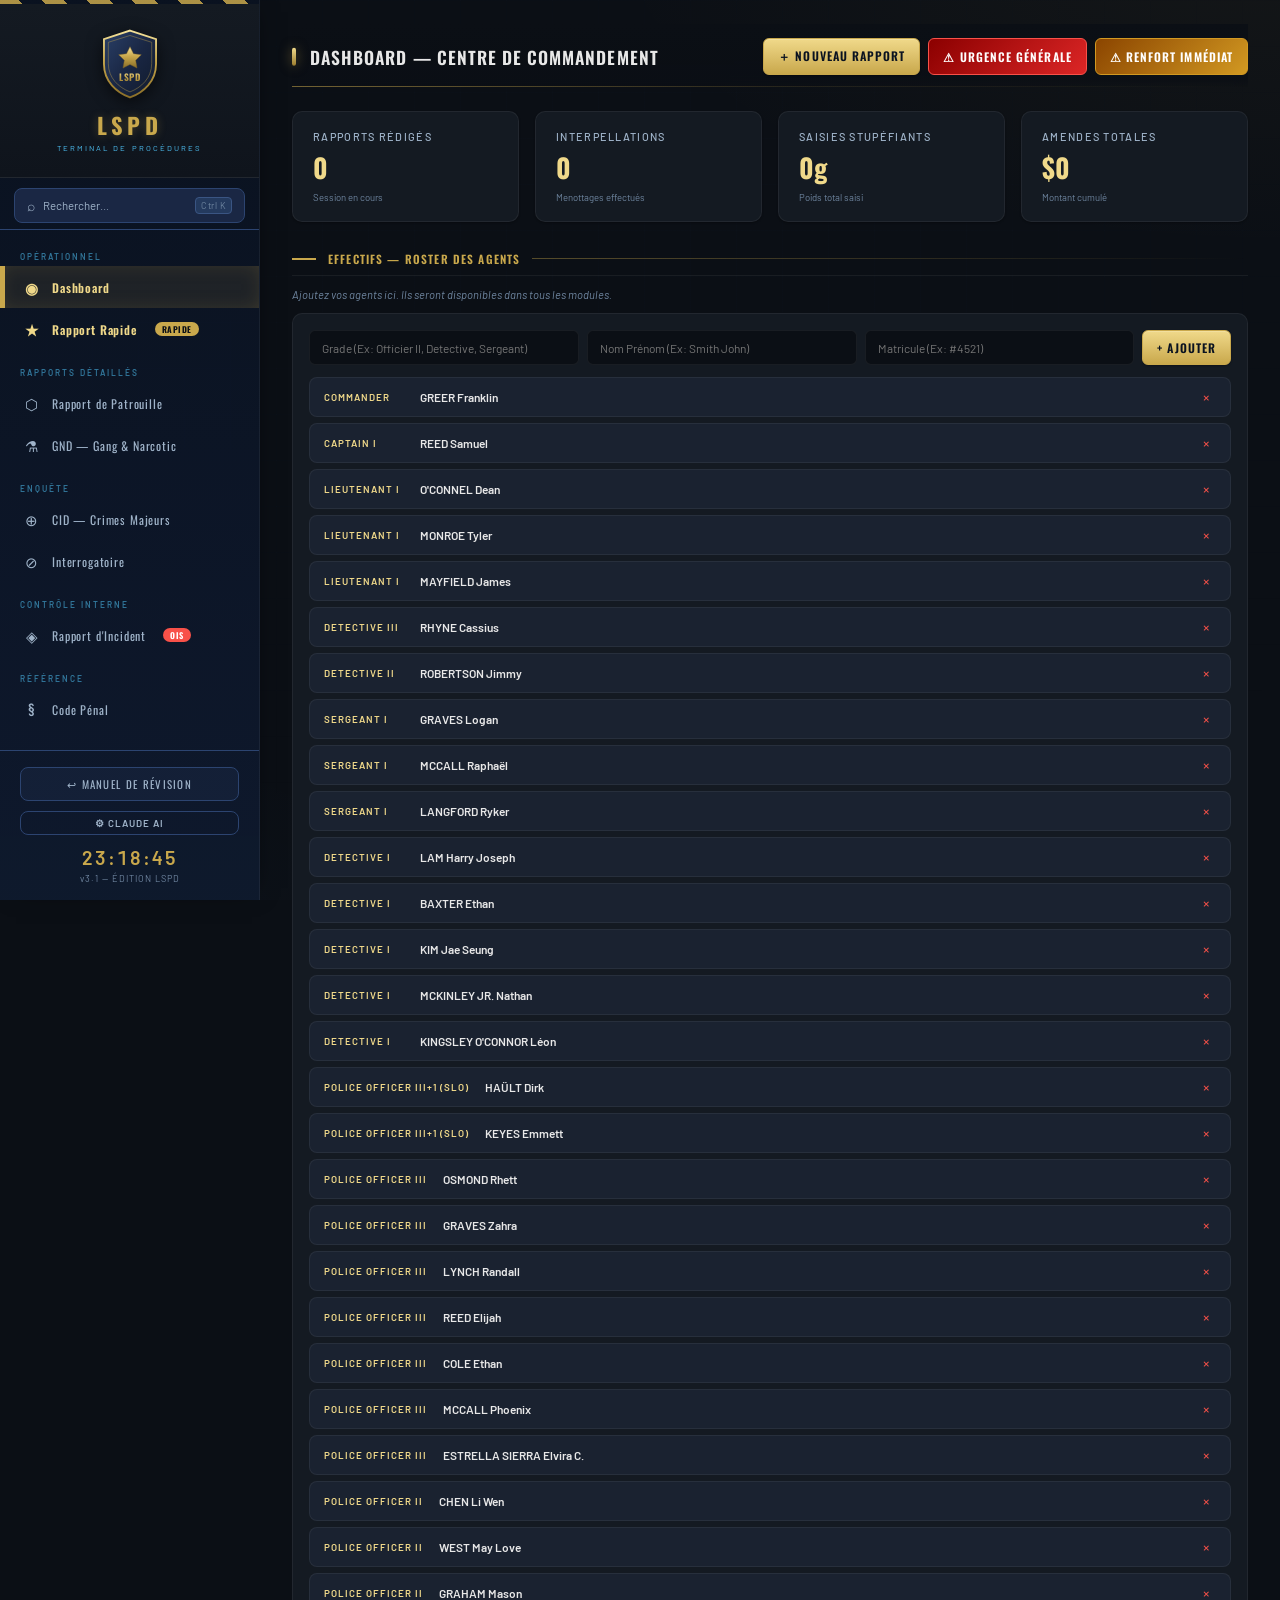
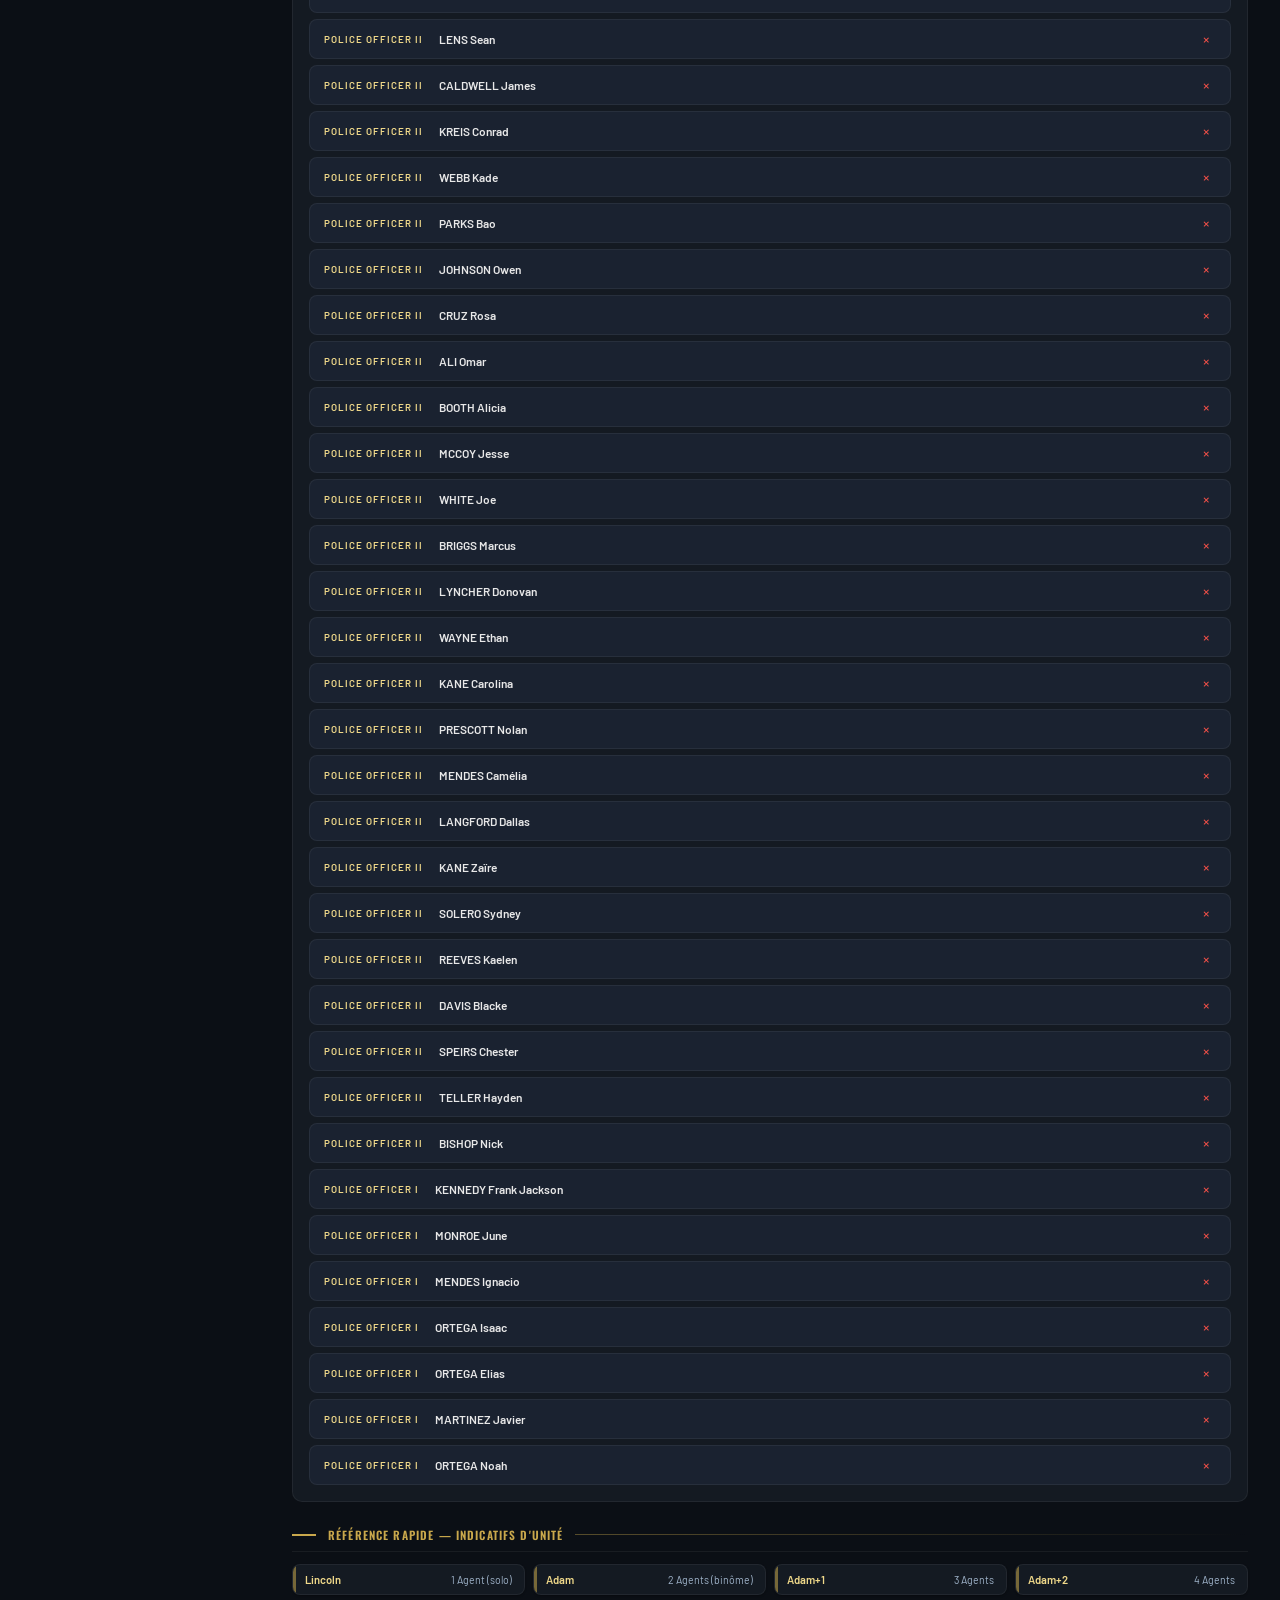
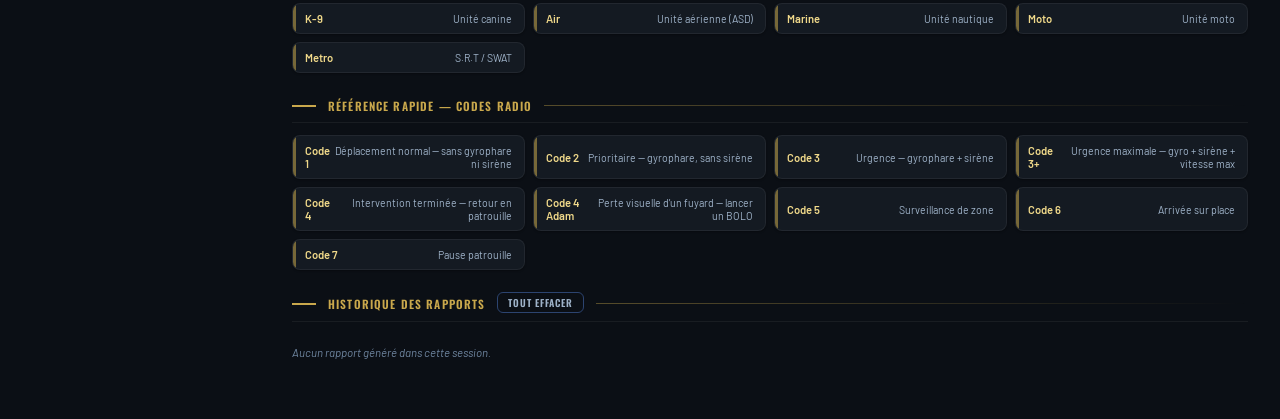
==== commit 3cef217c: "feat(rapports): rapport d'incident OIS, question interne et audition FID/IAD Trois ajouts distincts," ====
--- a/lspd-proccedure/index.html
+++ b/lspd-proccedure/index.html
@@ -76,6 +76,12 @@
                 </ul>
             </div>
             <div class="nav-group">
+                <div class="nav-group-label">Contrôle interne</div>
+                <ul>
+                    <li><a href="#" class="nav-link" data-module="ois"><span class="nav-icon">◈</span> Rapport d'Incident<span class="nav-badge nav-badge-ois">OIS</span></a></li>
+                </ul>
+            </div>
+            <div class="nav-group">
                 <div class="nav-group-label">Référence</div>
                 <ul>
                     <li><a href="#" class="nav-link" data-module="penal"><span class="nav-icon">§</span> Code Pénal</a></li>
@@ -1204,6 +1210,175 @@
             </div>
         </section>
 
+        <!-- ═══════════ MODULE: RAPPORT D'INCIDENT (OIS) ═══════════ -->
+        <section id="mod-ois" class="module">
+            <div class="module-header">
+                <h2>Rapport d'Incident — Tir d'Officier (OIS)</h2>
+                <div class="header-actions">
+                    <button class="btn btn-outline" id="oisReset">Réinitialiser</button>
+                </div>
+            </div>
+            <p class="rf-intro">
+                Rapport distinct du rapport d'arrestation, remis au <strong>FID/IAD</strong>.
+                L'officier impliqué ne fournit que l'enregistrement de sa bodycam ; tout autre
+                élément de preuve est collecté par les enquêteurs.
+            </p>
+
+            <div class="rf-layout">
+                <div class="rf-col rf-col-input">
+
+                    <div class="form-section">
+                        <h3>Dossier</h3>
+                        <div class="form-grid">
+                            <div class="form-group">
+                                <label>Numéro de dossier</label>
+                                <input type="text" id="oisDossier" placeholder="OIS-2026-0001">
+                            </div>
+                            <div class="form-group">
+                                <label>Date &amp; heure de l'incident</label>
+                                <input type="datetime-local" id="oisDatetime">
+                            </div>
+                            <div class="form-group full-width">
+                                <label>Lieu</label>
+                                <div class="location-row">
+                                    <input type="text" id="oisLieu" placeholder="Adresse / secteur" list="gtaStreetsList" autocomplete="off">
+                                    <button type="button" class="btn-map-pick" data-target="oisLieu" title="Choisir sur la carte GTA V">🗺</button>
+                                </div>
+                            </div>
+                        </div>
+                    </div>
+
+                    <div class="form-section">
+                        <h3>1 · Officier impliqué</h3>
+                        <div class="form-grid">
+                            <div class="form-group full-width">
+                                <label>Sélection depuis le roster</label>
+                                <div class="roster-selector" id="oisRoster"></div>
+                            </div>
+                            <div class="form-group"><label>Nom &amp; prénom</label><input type="text" id="oisOffNom" placeholder="Ex : MENDES Ignacio"></div>
+                            <div class="form-group"><label>Badge n°</label><input type="text" id="oisOffBadge" placeholder="Ex : 1004"></div>
+                            <div class="form-group"><label>Grade</label><input type="text" id="oisOffGrade" placeholder="Ex : Police Officer II"></div>
+                            <div class="form-group"><label>Division / affectation</label><input type="text" id="oisOffDivision" placeholder="Ex : Patrol Division"></div>
+                        </div>
+                    </div>
+
+                    <div class="form-section">
+                        <h3>Arme de service utilisée</h3>
+                        <div class="form-grid">
+                            <div class="form-group"><label>Type d'arme</label><input type="text" id="oisArmeType" placeholder="Ex : Pistolet"></div>
+                            <div class="form-group"><label>Modèle</label><input type="text" id="oisArmeModele" placeholder="Ex : Glock 17"></div>
+                            <div class="form-group"><label>Calibre</label><input type="text" id="oisArmeCalibre" placeholder="Ex : 9mm"></div>
+                            <div class="form-group"><label>Numéro de série</label><input type="text" id="oisArmeSerie" placeholder="Ex : 1784832418171"></div>
+                            <div class="form-group"><label>Munitions tirées</label><input type="text" id="oisMunitionsTirees" placeholder="Ex : 3"></div>
+                            <div class="form-group"><label>Chargeur avant / après</label><input type="text" id="oisChargeur" placeholder="Ex : 17 / 14"></div>
+                        </div>
+                    </div>
+
+                    <div class="form-section">
+                        <h3>2 · Officiers témoins / présents</h3>
+                        <p class="roster-help">Un par ligne, au format « Nom — Badge — Rôle ».</p>
+                        <textarea id="oisTemoins" rows="3" placeholder="COLE Ethan — 1102 — couverture&#10;MCCOY Jesse — 2001 — négociation"></textarea>
+                    </div>
+
+                    <div class="form-section">
+                        <h3>3 · Suspect(s) impliqué(s)</h3>
+                        <div class="form-grid">
+                            <div class="form-group"><label>Nom (si connu)</label><input type="text" id="oisSuspectNom" placeholder="Ex : LOTARE Lucie"></div>
+                            <div class="form-group"><label>Description physique</label><input type="text" id="oisSuspectDesc" placeholder="Ex : femme, 1m70, veste sombre"></div>
+                            <div class="form-group full-width"><label>Armé ? (type d'arme)</label><input type="text" id="oisSuspectArme" placeholder="Ex : oui — Glock 17 modifié (switch)"></div>
+                            <div class="form-group full-width">
+                                <label>État après incident</label>
+                                <div class="tag-selector" id="oisSuspectEtat">
+                                    <button class="tag-btn" data-tag="Blessé">Blessé</button>
+                                    <button class="tag-btn" data-tag="Décédé">Décédé</button>
+                                    <button class="tag-btn" data-tag="En fuite">En fuite</button>
+                                    <button class="tag-btn" data-tag="Interpellé">Interpellé</button>
+                                </div>
+                            </div>
+                        </div>
+                    </div>
+
+                    <div class="form-section">
+                        <h3>4 · Contexte de l'intervention</h3>
+                        <label class="settings-label">Motif initial</label>
+                        <textarea id="oisMotif" rows="2" placeholder="Ex : appel 911 signalant des coups de feu"></textarea>
+                    </div>
+
+                    <div class="form-section">
+                        <h3>5 · Circonstances du tir</h3>
+                        <div class="form-grid">
+                            <div class="form-group"><label>Véhicule — type et n° d'unité</label><input type="text" id="oisVehicule" placeholder="Ex : Vapid Scout — 14A56"></div>
+                            <div class="form-group"><label>Distance approximative (m)</label><input type="text" id="oisDistance" placeholder="Ex : 8"></div>
+                            <div class="form-group"><label>Position de l'officier</label><input type="text" id="oisPosition" placeholder="Ex : à couvert derrière le véhicule"></div>
+                            <div class="form-group">
+                                <label>Sommations effectuées</label>
+                                <div class="tag-selector" id="oisSommations">
+                                    <button class="tag-btn" data-tag="Oui">Oui</button>
+                                    <button class="tag-btn" data-tag="Non">Non</button>
+                                </div>
+                            </div>
+                            <div class="form-group">
+                                <label>Tirs ripostés par le suspect</label>
+                                <div class="tag-selector" id="oisRiposte">
+                                    <button class="tag-btn" data-tag="Oui">Oui</button>
+                                    <button class="tag-btn" data-tag="Non">Non</button>
+                                </div>
+                            </div>
+                            <div class="form-group"><label>Nombre de tirs du suspect</label><input type="text" id="oisRiposteNb" placeholder="Ex : 2"></div>
+                        </div>
+                        <label class="settings-label" style="margin-top:14px;">Récit factuel et chronologique</label>
+                        <textarea id="oisRecit" rows="6" placeholder="Appel radio reçu, trajet, arrivée sur les lieux, comportement du suspect, sommations, menace perçue, décision d'ouvrir le feu, issue…"></textarea>
+                    </div>
+
+                    <div class="form-section">
+                        <h3>6 · Blessures &amp; dommages</h3>
+                        <div class="form-grid">
+                            <div class="form-group full-width"><label>Officier(s) blessé(s)</label><input type="text" id="oisOffBlesse" placeholder="Non — ou détails"></div>
+                            <div class="form-group full-width"><label>Suspect(s) touché(s) — impacts et localisation</label><input type="text" id="oisSuspectTouche" placeholder="Ex : 1 impact, bras droit"></div>
+                            <div class="form-group full-width"><label>Civil(s) touché(s)</label><input type="text" id="oisCivilTouche" placeholder="Non — ou détails"></div>
+                            <div class="form-group full-width"><label>Dommages matériels</label><input type="text" id="oisDommages" placeholder="Ex : pare-brise du véhicule de service"></div>
+                        </div>
+                    </div>
+
+                    <div class="form-section">
+                        <h3>7 · Éléments fournis par l'officier</h3>
+                        <p class="roster-help">
+                            L'officier impliqué ne peut fournir que l'enregistrement de sa bodycam.
+                            Tout autre élément est collecté par le FID/IAD. Son arme de service est
+                            saisie pour expertise balistique.
+                        </p>
+                        <div class="form-grid">
+                            <div class="form-group">
+                                <label>Bodycam remise</label>
+                                <div class="tag-selector" id="oisBodycam">
+                                    <button class="tag-btn" data-tag="Oui">Oui</button>
+                                    <button class="tag-btn" data-tag="Non">Non</button>
+                                </div>
+                            </div>
+                            <div class="form-group"><label>Référence de l'enregistrement</label><input type="text" id="oisBodycamRef" placeholder="Ex : BC-2026-0812"></div>
+                            <div class="form-group full-width"><label>Heure de début / fin</label><input type="text" id="oisBodycamHeures" placeholder="Ex : 23:00 — 23:35"></div>
+                        </div>
+                    </div>
+                </div>
+
+                <div class="rf-col rf-col-preview">
+                    <div class="completeness" id="oisCompleteness"></div>
+                    <div class="probes" id="oisProbes"></div>
+                    <div class="rf-preview-wrap">
+                        <div class="rf-preview-head">
+                            <span class="rf-preview-title">Rapport OIS</span>
+                            <div class="rf-preview-actions">
+                                <button class="btn btn-outline btn-sm" id="oisCopy">⧉ Copier</button>
+                                <button class="btn btn-outline btn-sm" id="oisExport">⤓ Exporter</button>
+                                <button class="btn btn-gold btn-sm" id="oisDefense">⚖ Préparer l'audition IAD</button>
+                            </div>
+                        </div>
+                        <textarea class="rf-preview" id="ois-preview" spellcheck="false" aria-label="Rapport OIS généré"></textarea>
+                    </div>
+                </div>
+            </div>
+        </section>
+
         <!-- ═══════════ MODULE: PENAL CODE ═══════════ -->
         <section id="mod-penal" class="module">
             <div class="module-header">
--- a/lspd-proccedure/style.css
+++ b/lspd-proccedure/style.css
@@ -4278,3 +4278,46 @@
     .defense-table { font-size: 0.72rem; }
     .defense-table .dl-art { display: none; }
 }
+
+/* ═══════ RAPPORT D'INCIDENT (OIS) ═══════ */
+.nav-badge-ois {
+    background: var(--red);
+    color: #fff;
+}
+
+.ois-reminder {
+    margin-top: 12px;
+    padding: 12px 14px;
+    background: var(--red-bg);
+    border: 1px solid var(--red);
+    border-radius: var(--radius);
+}
+.ois-title {
+    font-family: var(--f-disp);
+    font-size: 0.78rem;
+    letter-spacing: 1.1px;
+    text-transform: uppercase;
+    color: var(--red);
+    margin-bottom: 6px;
+}
+.ois-reminder p {
+    font-size: 0.8rem;
+    line-height: 1.5;
+    color: var(--text);
+    margin-bottom: 10px;
+}
+
+/* Le groupe de questions internes ne sort jamais du poste de travail :
+   son cadre le signale visuellement pour éviter toute confusion. */
+.cf-group:has(.cf-group-title:is([data-internal="1"])) { border-color: var(--purple); }
+.cf-group-title[data-internal="1"] {
+    background: rgba(163, 113, 247, 0.14);
+    color: var(--purple);
+}
+.cf-group-title[data-internal="1"]::after {
+    content: ' — non imprimé';
+    font-weight: 400;
+    text-transform: none;
+    letter-spacing: 0;
+    opacity: 0.75;
+}
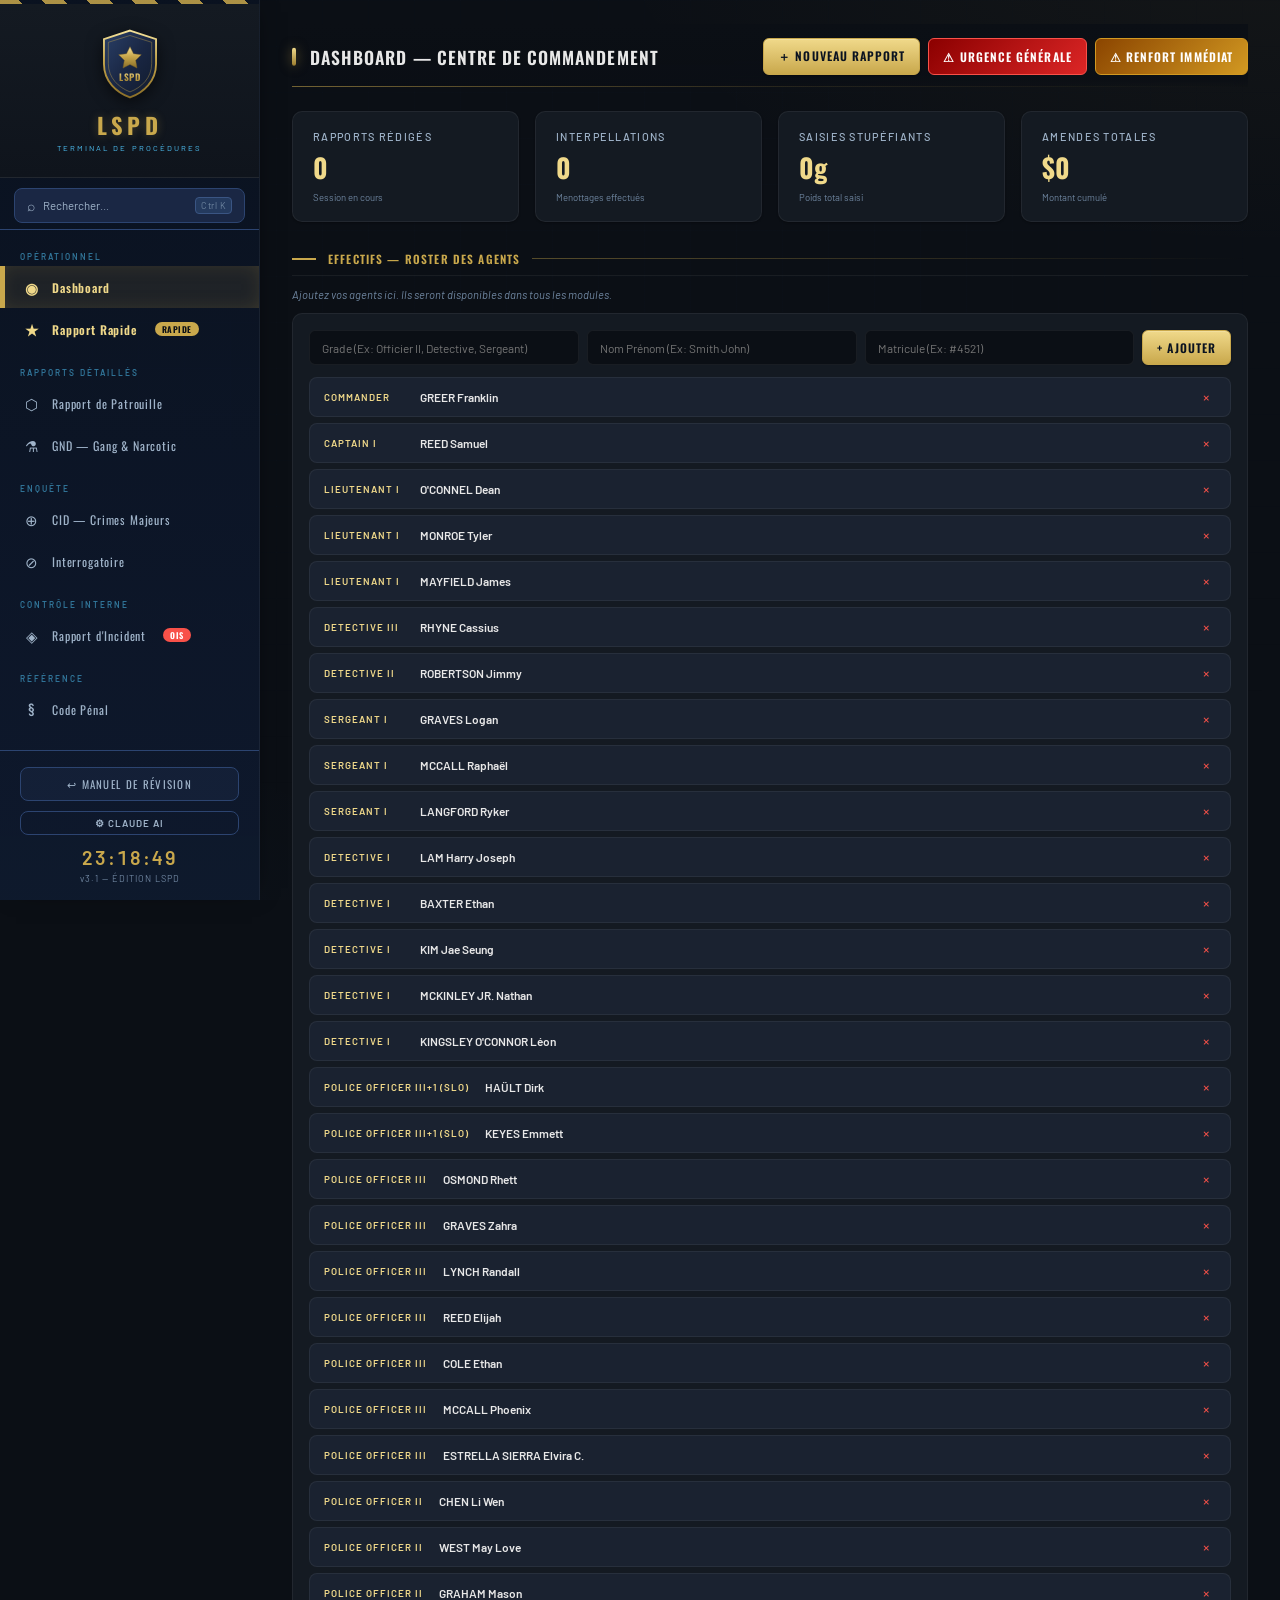
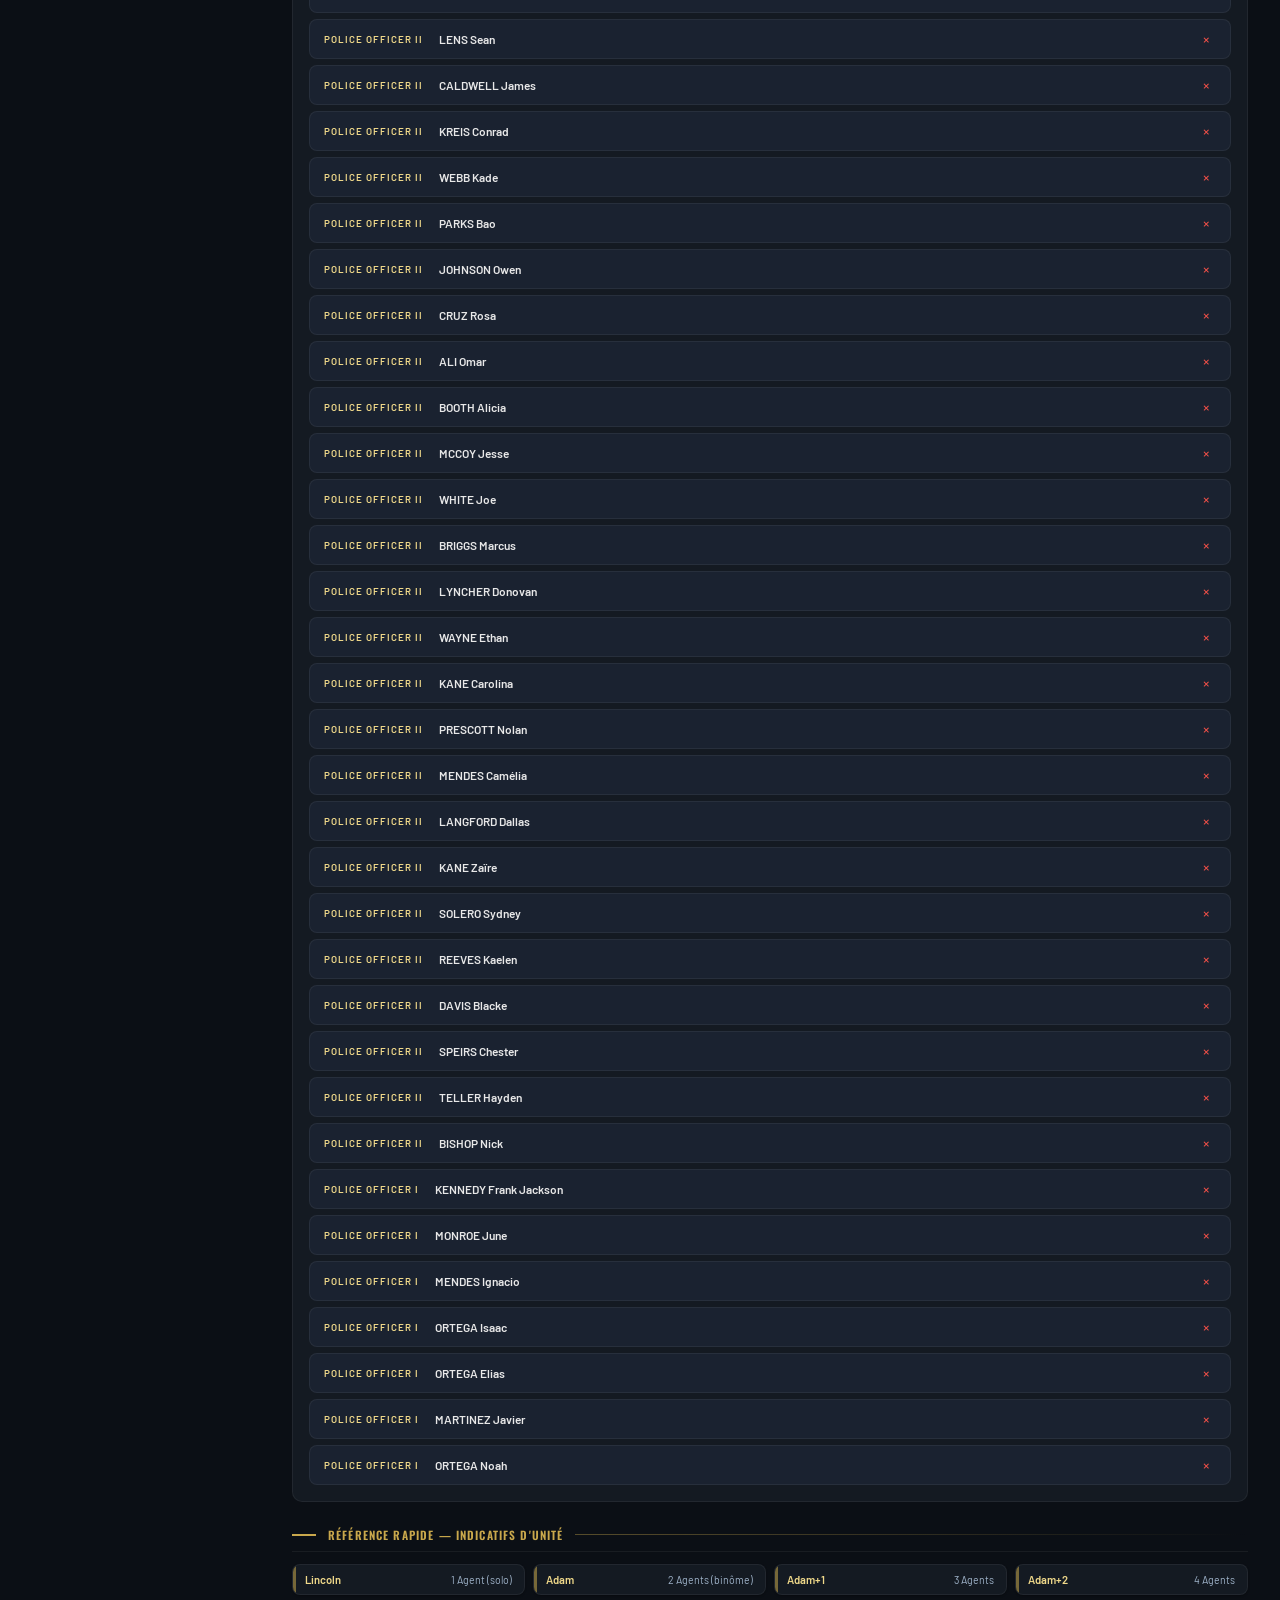
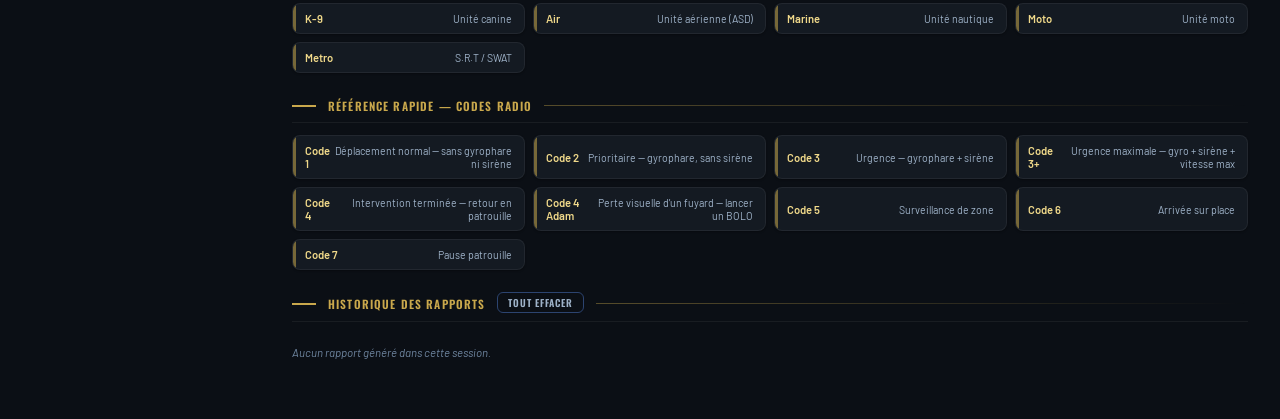
==== commit 0e844fb8: "feat(ois): aligner le Rapport d'Incident sur la nouvelle version du gabarit Le gabarit du départemen" ====
--- a/lspd-proccedure/index.html
+++ b/lspd-proccedure/index.html
@@ -1213,15 +1213,15 @@
         <!-- ═══════════ MODULE: RAPPORT D'INCIDENT (OIS) ═══════════ -->
         <section id="mod-ois" class="module">
             <div class="module-header">
-                <h2>Rapport d'Incident — Tir d'Officier (OIS)</h2>
+                <h2>Rapport d'Incident — Officer Involved Shooting</h2>
                 <div class="header-actions">
                     <button class="btn btn-outline" id="oisReset">Réinitialiser</button>
                 </div>
             </div>
             <p class="rf-intro">
-                Rapport distinct du rapport d'arrestation, remis au <strong>FID/IAD</strong>.
-                L'officier impliqué ne fournit que l'enregistrement de sa bodycam ; tout autre
-                élément de preuve est collecté par les enquêteurs.
+                Rapport distinct du rapport d'arrestation. Il constitue la <strong>déclaration
+                principale de l'officier</strong> — la bodycam est une pièce importante mais non
+                exclusive. L'enquête pénale et l'enquête administrative sont menées séparément.
             </p>
 
             <div class="rf-layout">
@@ -1245,6 +1245,10 @@
                                     <button type="button" class="btn-map-pick" data-target="oisLieu" title="Choisir sur la carte GTA V">🗺</button>
                                 </div>
                             </div>
+                            <div class="form-group full-width">
+                                <label>Conditions météo / luminosité</label>
+                                <input type="text" id="oisMeteo" placeholder="Ex : nuit, pluie fine, éclairage public partiel">
+                            </div>
                         </div>
                     </div>
 
@@ -1255,39 +1259,42 @@
                                 <label>Sélection depuis le roster</label>
                                 <div class="roster-selector" id="oisRoster"></div>
                             </div>
-                            <div class="form-group"><label>Nom &amp; prénom</label><input type="text" id="oisOffNom" placeholder="Ex : MENDES Ignacio"></div>
+                            <div class="form-group"><label>Nom / Prénom</label><input type="text" id="oisOffNom" placeholder="Ex : MENDES Ignacio"></div>
                             <div class="form-group"><label>Badge n°</label><input type="text" id="oisOffBadge" placeholder="Ex : 1004"></div>
                             <div class="form-group"><label>Grade</label><input type="text" id="oisOffGrade" placeholder="Ex : Police Officer II"></div>
-                            <div class="form-group"><label>Division / affectation</label><input type="text" id="oisOffDivision" placeholder="Ex : Patrol Division"></div>
-                        </div>
-                    </div>
-
-                    <div class="form-section">
-                        <h3>Arme de service utilisée</h3>
+                            <div class="form-group"><label>Affectation</label><input type="text" id="oisOffAffectation" placeholder="Ex : Patrol Division"></div>
+                        </div>
+                        <h4 class="ois-subtitle">Arme de service utilisée</h4>
                         <div class="form-grid">
-                            <div class="form-group"><label>Type d'arme</label><input type="text" id="oisArmeType" placeholder="Ex : Pistolet"></div>
+                            <div class="form-group"><label>Type</label><input type="text" id="oisArmeType" placeholder="Ex : Pistolet"></div>
                             <div class="form-group"><label>Modèle</label><input type="text" id="oisArmeModele" placeholder="Ex : Glock 17"></div>
                             <div class="form-group"><label>Calibre</label><input type="text" id="oisArmeCalibre" placeholder="Ex : 9mm"></div>
                             <div class="form-group"><label>Numéro de série</label><input type="text" id="oisArmeSerie" placeholder="Ex : 1784832418171"></div>
-                            <div class="form-group"><label>Munitions tirées</label><input type="text" id="oisMunitionsTirees" placeholder="Ex : 3"></div>
+                            <div class="form-group">
+                                <label>Munitions tirées <span class="fs-opt">(selon l'officier)</span></label>
+                                <input type="text" id="oisMunitionsTirees" placeholder="Ex : 3">
+                            </div>
                             <div class="form-group"><label>Chargeur avant / après</label><input type="text" id="oisChargeur" placeholder="Ex : 17 / 14"></div>
                         </div>
                     </div>
 
                     <div class="form-section">
-                        <h3>2 · Officiers témoins / présents</h3>
-                        <p class="roster-help">Un par ligne, au format « Nom — Badge — Rôle ».</p>
-                        <textarea id="oisTemoins" rows="3" placeholder="COLE Ethan — 1102 — couverture&#10;MCCOY Jesse — 2001 — négociation"></textarea>
+                        <h3>2 · Autres officiers</h3>
+                        <p class="roster-help">Un par ligne, au format « Nom (badge — rôle) ».</p>
+                        <label class="settings-label">Officiers ayant fait usage de la force</label>
+                        <textarea id="oisOfficiersForce" rows="2" placeholder="COLE Ethan (1102 — tirs de couverture)"></textarea>
+                        <label class="settings-label" style="margin-top:12px;">Officiers témoins <span class="fs-opt">(non impliqués dans le tir)</span></label>
+                        <textarea id="oisTemoins" rows="2" placeholder="MCCOY Jesse (2001 — négociation)"></textarea>
                     </div>
 
                     <div class="form-section">
-                        <h3>3 · Suspect(s) impliqué(s)</h3>
+                        <h3>3 · Suspect(s)</h3>
                         <div class="form-grid">
                             <div class="form-group"><label>Nom (si connu)</label><input type="text" id="oisSuspectNom" placeholder="Ex : LOTARE Lucie"></div>
-                            <div class="form-group"><label>Description physique</label><input type="text" id="oisSuspectDesc" placeholder="Ex : femme, 1m70, veste sombre"></div>
-                            <div class="form-group full-width"><label>Armé ? (type d'arme)</label><input type="text" id="oisSuspectArme" placeholder="Ex : oui — Glock 17 modifié (switch)"></div>
+                            <div class="form-group"><label>Description</label><input type="text" id="oisSuspectDesc" placeholder="Ex : femme, 1m70, veste sombre"></div>
+                            <div class="form-group full-width"><label>Arme <span class="fs-opt">(si applicable)</span></label><input type="text" id="oisSuspectArme" placeholder="Ex : Glock 17 modifié (switch)"></div>
                             <div class="form-group full-width">
-                                <label>État après incident</label>
+                                <label>État</label>
                                 <div class="tag-selector" id="oisSuspectEtat">
                                     <button class="tag-btn" data-tag="Blessé">Blessé</button>
                                     <button class="tag-btn" data-tag="Décédé">Décédé</button>
@@ -1299,24 +1306,36 @@
                     </div>
 
                     <div class="form-section">
-                        <h3>4 · Contexte de l'intervention</h3>
-                        <label class="settings-label">Motif initial</label>
-                        <textarea id="oisMotif" rows="2" placeholder="Ex : appel 911 signalant des coups de feu"></textarea>
+                        <h3>4 · Contexte</h3>
+                        <label class="settings-label">Motif de l'intervention</label>
+                        <textarea id="oisMotif" rows="2" placeholder="Ex : appel du dispatch signalant des coups de feu"></textarea>
                     </div>
 
                     <div class="form-section">
-                        <h3>5 · Circonstances du tir</h3>
+                        <h3>5 · Circonstances</h3>
                         <div class="form-grid">
-                            <div class="form-group"><label>Véhicule — type et n° d'unité</label><input type="text" id="oisVehicule" placeholder="Ex : Vapid Scout — 14A56"></div>
-                            <div class="form-group"><label>Distance approximative (m)</label><input type="text" id="oisDistance" placeholder="Ex : 8"></div>
-                            <div class="form-group"><label>Position de l'officier</label><input type="text" id="oisPosition" placeholder="Ex : à couvert derrière le véhicule"></div>
-                            <div class="form-group">
-                                <label>Sommations effectuées</label>
+                            <div class="form-group"><label>Indicatif de l'unité</label><input type="text" id="oisUnite" placeholder="Ex : 14A56"></div>
+                            <div class="form-group"><label>Distance (mètres)</label><input type="text" id="oisDistance" placeholder="Ex : 8"></div>
+                            <div class="form-group full-width"><label>Position au moment du tir</label><input type="text" id="oisPosition" placeholder="Ex : à couvert derrière le véhicule de service"></div>
+                        </div>
+                        <label class="settings-label" style="margin-top:14px;">Récit factuel et chronologique</label>
+                        <textarea id="oisRecit" rows="5" placeholder="Appel radio reçu, trajet, arrivée sur les lieux, comportement du suspect, décision d'ouvrir le feu, issue…"></textarea>
+
+                        <label class="settings-label" style="margin-top:14px;">Menace perçue <span class="fs-opt">(comportement et actions du suspect)</span></label>
+                        <textarea id="oisMenacePercue" rows="3" placeholder="Ce que le suspect faisait au moment précis de la décision de tirer : gestes, arme braquée, direction, distance…"></textarea>
+
+                        <label class="settings-label" style="margin-top:14px;">Alternatives envisagées / tentative de désescalade</label>
+                        <textarea id="oisAlternatives" rows="3" placeholder="Injonctions verbales, mise à couvert, repli, moyens intermédiaires envisagés et pourquoi ils ont été écartés…"></textarea>
+
+                        <div class="form-grid" style="margin-top:14px;">
+                            <div class="form-group">
+                                <label>Sommations</label>
                                 <div class="tag-selector" id="oisSommations">
                                     <button class="tag-btn" data-tag="Oui">Oui</button>
                                     <button class="tag-btn" data-tag="Non">Non</button>
                                 </div>
                             </div>
+                            <div class="form-group"><label>Sommations — préciser</label><input type="text" id="oisSommationsPrecision" placeholder="Ex : « Police, lâchez votre arme », à deux reprises"></div>
                             <div class="form-group">
                                 <label>Tirs ripostés par le suspect</label>
                                 <div class="tag-selector" id="oisRiposte">
@@ -1326,26 +1345,51 @@
                             </div>
                             <div class="form-group"><label>Nombre de tirs du suspect</label><input type="text" id="oisRiposteNb" placeholder="Ex : 2"></div>
                         </div>
-                        <label class="settings-label" style="margin-top:14px;">Récit factuel et chronologique</label>
-                        <textarea id="oisRecit" rows="6" placeholder="Appel radio reçu, trajet, arrivée sur les lieux, comportement du suspect, sommations, menace perçue, décision d'ouvrir le feu, issue…"></textarea>
                     </div>
 
                     <div class="form-section">
                         <h3>6 · Blessures &amp; dommages</h3>
                         <div class="form-grid">
-                            <div class="form-group full-width"><label>Officier(s) blessé(s)</label><input type="text" id="oisOffBlesse" placeholder="Non — ou détails"></div>
-                            <div class="form-group full-width"><label>Suspect(s) touché(s) — impacts et localisation</label><input type="text" id="oisSuspectTouche" placeholder="Ex : 1 impact, bras droit"></div>
-                            <div class="form-group full-width"><label>Civil(s) touché(s)</label><input type="text" id="oisCivilTouche" placeholder="Non — ou détails"></div>
+                            <div class="form-group">
+                                <label>Officier(s) blessé(s)</label>
+                                <div class="tag-selector" id="oisOffBlesse">
+                                    <button class="tag-btn" data-tag="Oui">Oui</button>
+                                    <button class="tag-btn" data-tag="Non">Non</button>
+                                </div>
+                            </div>
+                            <div class="form-group"><label>Détail</label><input type="text" id="oisOffBlesseDetail" placeholder="Ex : contusion à l'épaule"></div>
+                            <div class="form-group">
+                                <label>Civil(s) touché(s)</label>
+                                <div class="tag-selector" id="oisCivilTouche">
+                                    <button class="tag-btn" data-tag="Oui">Oui</button>
+                                    <button class="tag-btn" data-tag="Non">Non</button>
+                                </div>
+                            </div>
+                            <div class="form-group"><label>Détail</label><input type="text" id="oisCivilToucheDetail" placeholder="Ex : néant"></div>
+                            <div class="form-group full-width"><label>Suspect(s) touché(s)</label><input type="text" id="oisSuspectTouche" placeholder="Ex : 1 impact, bras droit"></div>
+                            <div class="form-group full-width"><label>Soins prodigués sur place</label><input type="text" id="oisSoinsPlace" placeholder="Ex : compression de la plaie en attendant le LSFD"></div>
                             <div class="form-group full-width"><label>Dommages matériels</label><input type="text" id="oisDommages" placeholder="Ex : pare-brise du véhicule de service"></div>
                         </div>
                     </div>
 
                     <div class="form-section">
-                        <h3>7 · Éléments fournis par l'officier</h3>
+                        <h3>7 · Actions post-incident</h3>
+                        <div class="form-grid">
+                            <div class="form-group full-width"><label>Sécurisation de la scène</label><input type="text" id="oisSecurisationScene" placeholder="Ex : périmètre établi, circulation détournée"></div>
+                            <div class="form-group full-width"><label>Témoins identifiés</label><input type="text" id="oisTemoinsIdentifies" placeholder="Ex : deux passants, coordonnées relevées"></div>
+                            <div class="form-group"><label>Superviseur contacté</label><input type="text" id="oisSuperviseur" placeholder="Ex : Sergeant I GRAVES Logan"></div>
+                            <div class="form-group"><label>Heure de contact</label><input type="text" id="oisSuperviseurHeure" placeholder="Ex : 23h18"></div>
+                        </div>
+                    </div>
+
+                    <div class="form-section">
+                        <h3>8 · Éléments fournis par l'officier</h3>
                         <p class="roster-help">
-                            L'officier impliqué ne peut fournir que l'enregistrement de sa bodycam.
-                            Tout autre élément est collecté par le FID/IAD. Son arme de service est
-                            saisie pour expertise balistique.
+                            La bodycam est une pièce de preuve importante mais non exclusive : le présent
+                            rapport reste la déclaration principale de l'officier. La collecte des autres
+                            éléments est assurée par l'équipe d'enquête désignée. L'arme de service est
+                            remise aux enquêteurs pour expertise balistique, une arme de remplacement
+                            étant attribuée.
                         </p>
                         <div class="form-grid">
                             <div class="form-group">
@@ -1355,8 +1399,27 @@
                                     <button class="tag-btn" data-tag="Non">Non</button>
                                 </div>
                             </div>
-                            <div class="form-group"><label>Référence de l'enregistrement</label><input type="text" id="oisBodycamRef" placeholder="Ex : BC-2026-0812"></div>
-                            <div class="form-group full-width"><label>Heure de début / fin</label><input type="text" id="oisBodycamHeures" placeholder="Ex : 23:00 — 23:35"></div>
+                            <div class="form-group"><label>Référence</label><input type="text" id="oisBodycamRef" placeholder="Ex : BC-2026-0812"></div>
+                            <div class="form-group full-width"><label>Début / fin de l'enregistrement</label><input type="text" id="oisBodycamHeures" placeholder="Ex : 23:00 / 23:35"></div>
+                            <div class="form-group full-width">
+                                <label>Présent rapport détaillé</label>
+                                <div class="tag-selector" id="oisRapportDetaille">
+                                    <button class="tag-btn" data-tag="Oui">Joint</button>
+                                    <button class="tag-btn" data-tag="Non">Non joint</button>
+                                </div>
+                            </div>
+                        </div>
+                    </div>
+
+                    <div class="form-section">
+                        <h3>Unités d'enquête</h3>
+                        <p class="roster-help">
+                            Les deux enquêtes sont menées séparément. La déclaration administrative de
+                            l'officier ne peut pas être utilisée dans le volet pénal.
+                        </p>
+                        <div class="form-grid">
+                            <div class="form-group full-width"><label>Enquête pénale <span class="fs-opt">(usage de la force)</span></label><input type="text" id="oisEnquetePenale" placeholder="Ex : Force Investigation Division"></div>
+                            <div class="form-group full-width"><label>Enquête administrative <span class="fs-opt">(respect des procédures)</span></label><input type="text" id="oisEnqueteAdmin" placeholder="Ex : Internal Affairs Division"></div>
                         </div>
                     </div>
                 </div>
@@ -1370,7 +1433,7 @@
                             <div class="rf-preview-actions">
                                 <button class="btn btn-outline btn-sm" id="oisCopy">⧉ Copier</button>
                                 <button class="btn btn-outline btn-sm" id="oisExport">⤓ Exporter</button>
-                                <button class="btn btn-gold btn-sm" id="oisDefense">⚖ Préparer l'audition IAD</button>
+                                <button class="btn btn-gold btn-sm" id="oisDefense">⚖ Préparer l'audition</button>
                             </div>
                         </div>
                         <textarea class="rf-preview" id="ois-preview" spellcheck="false" aria-label="Rapport OIS généré"></textarea>
